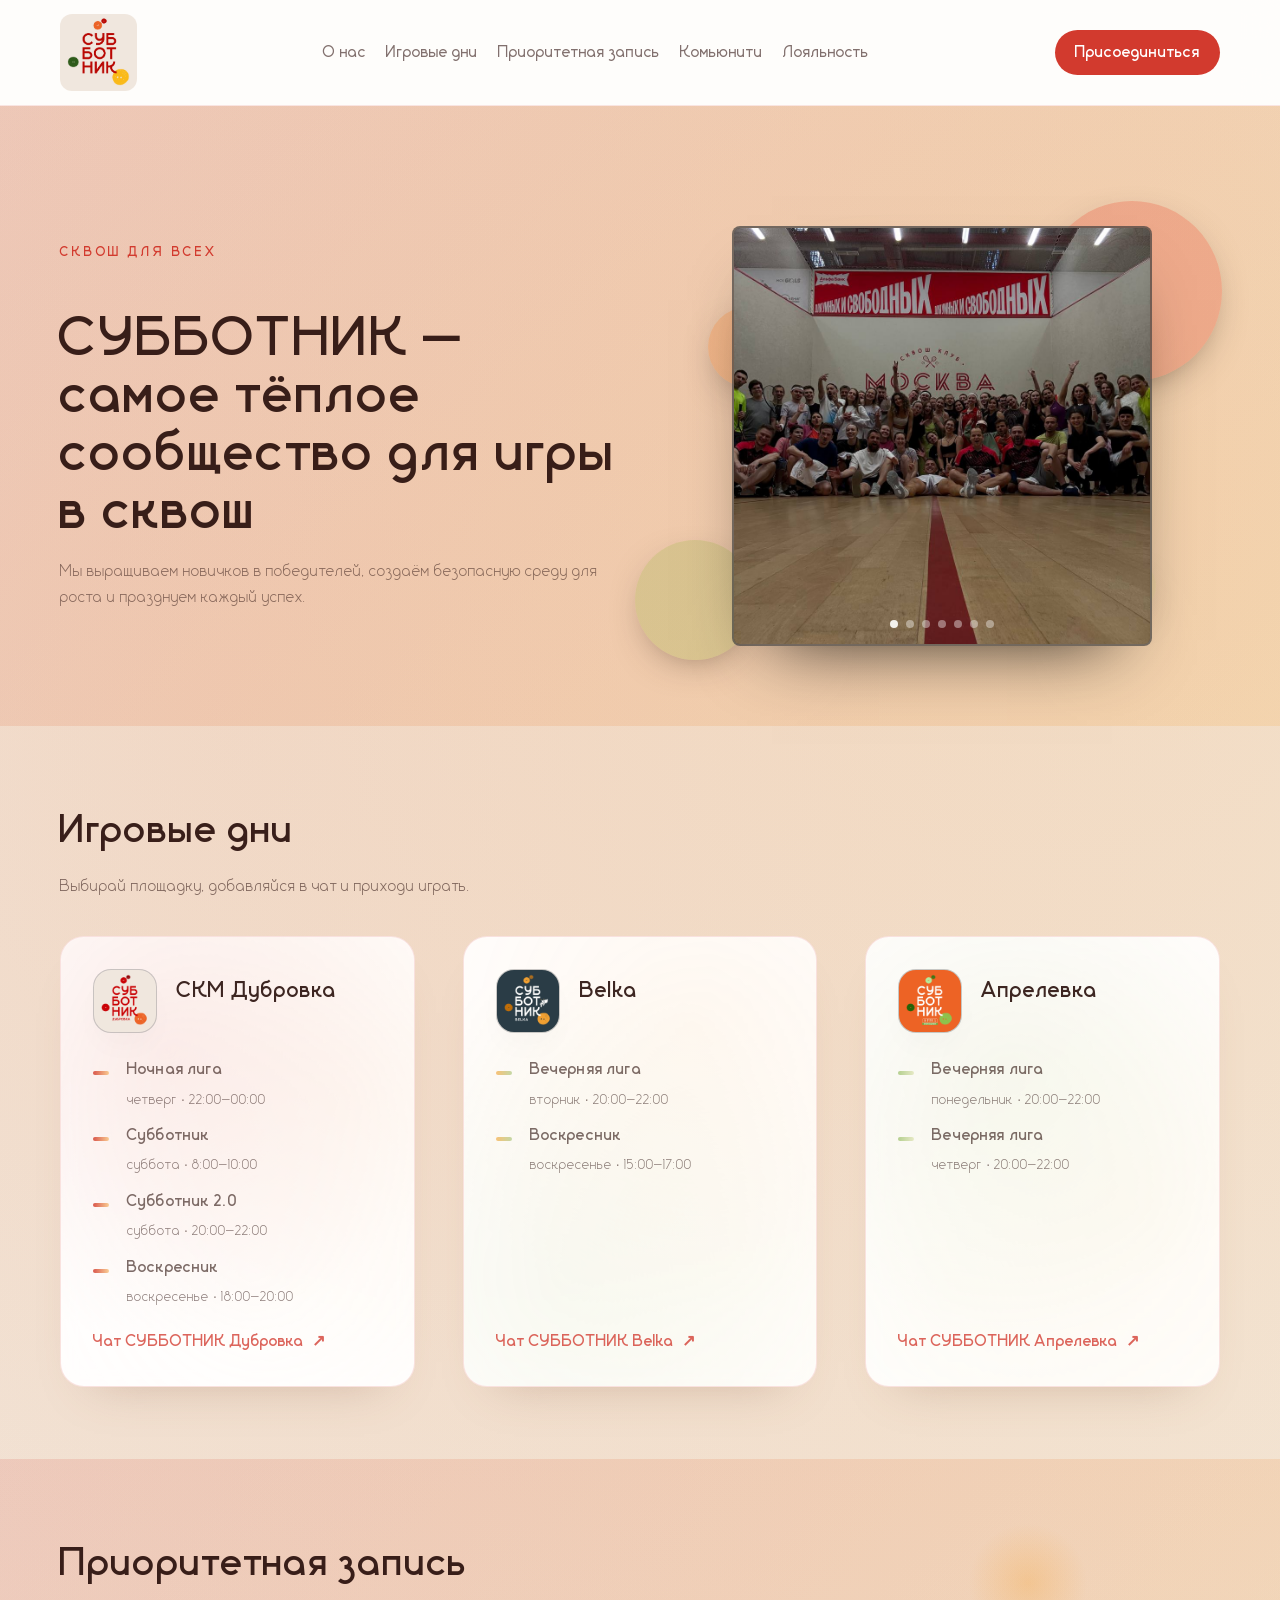
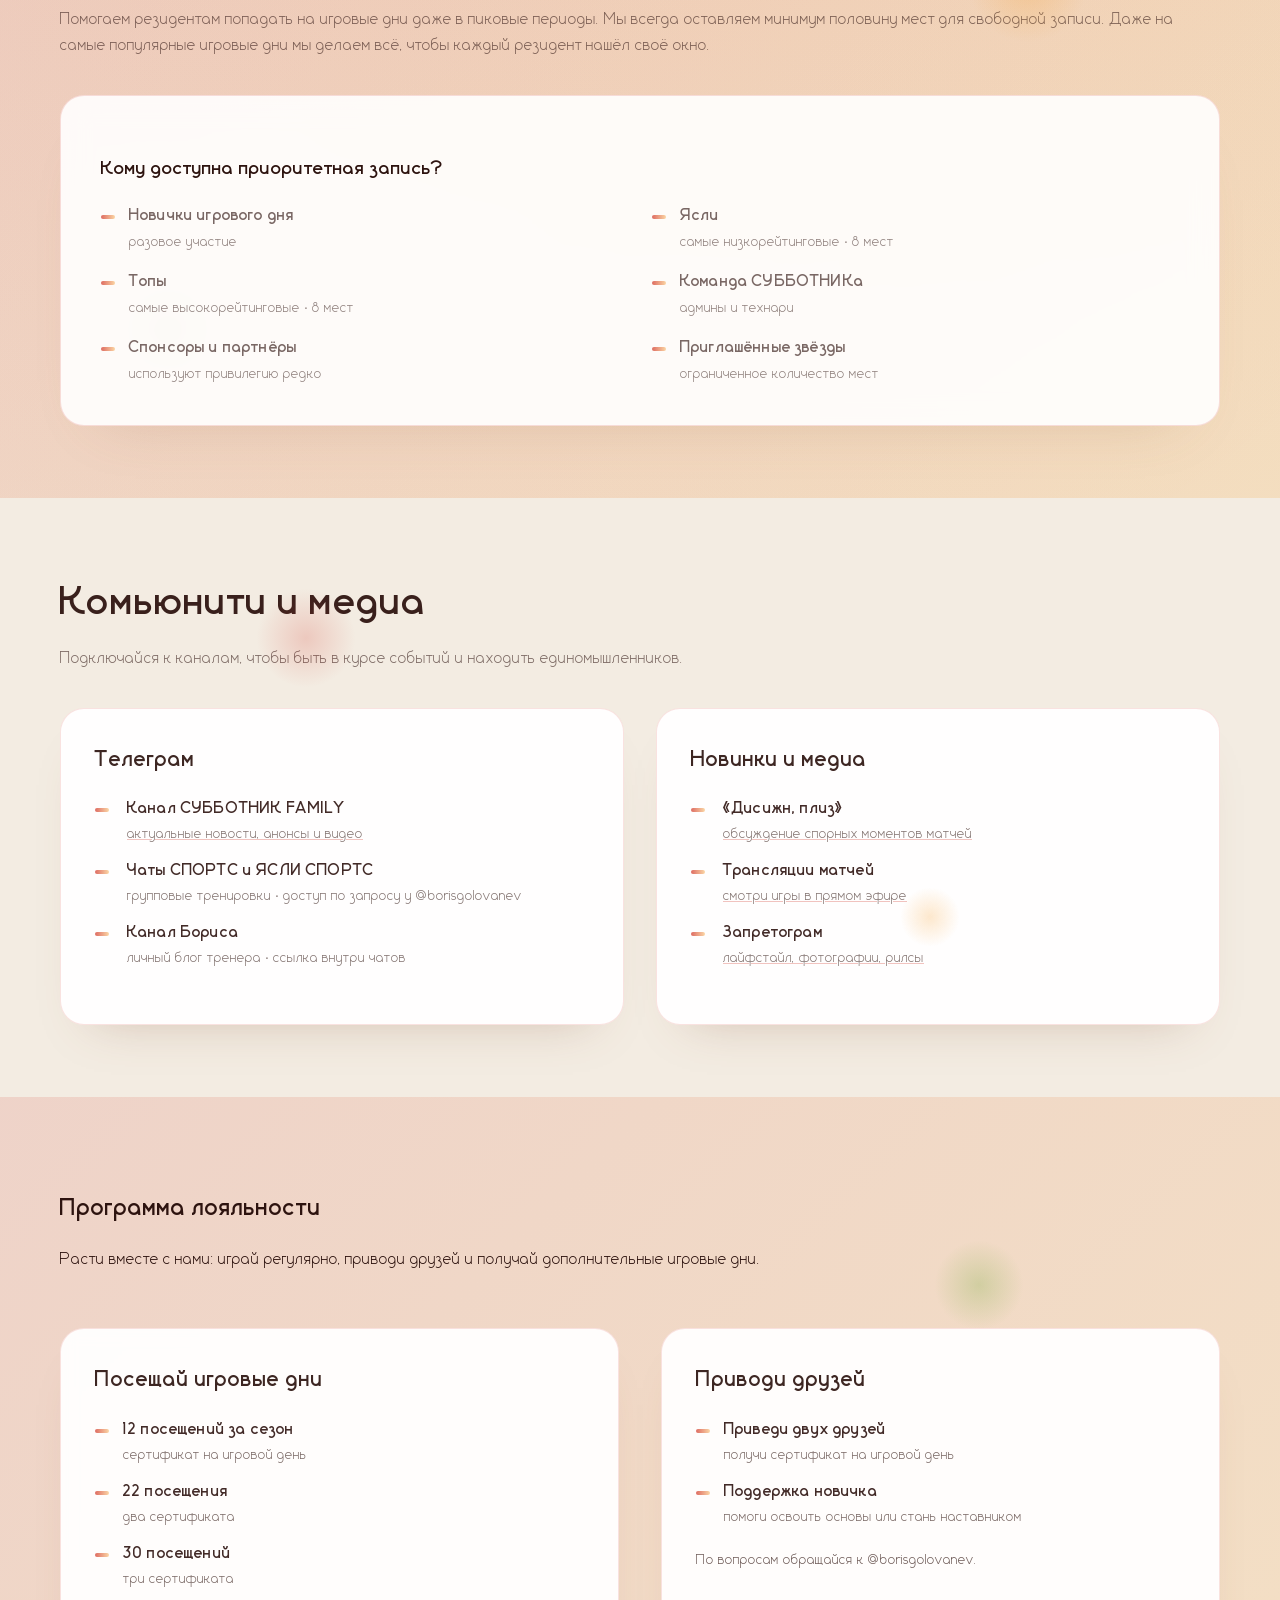
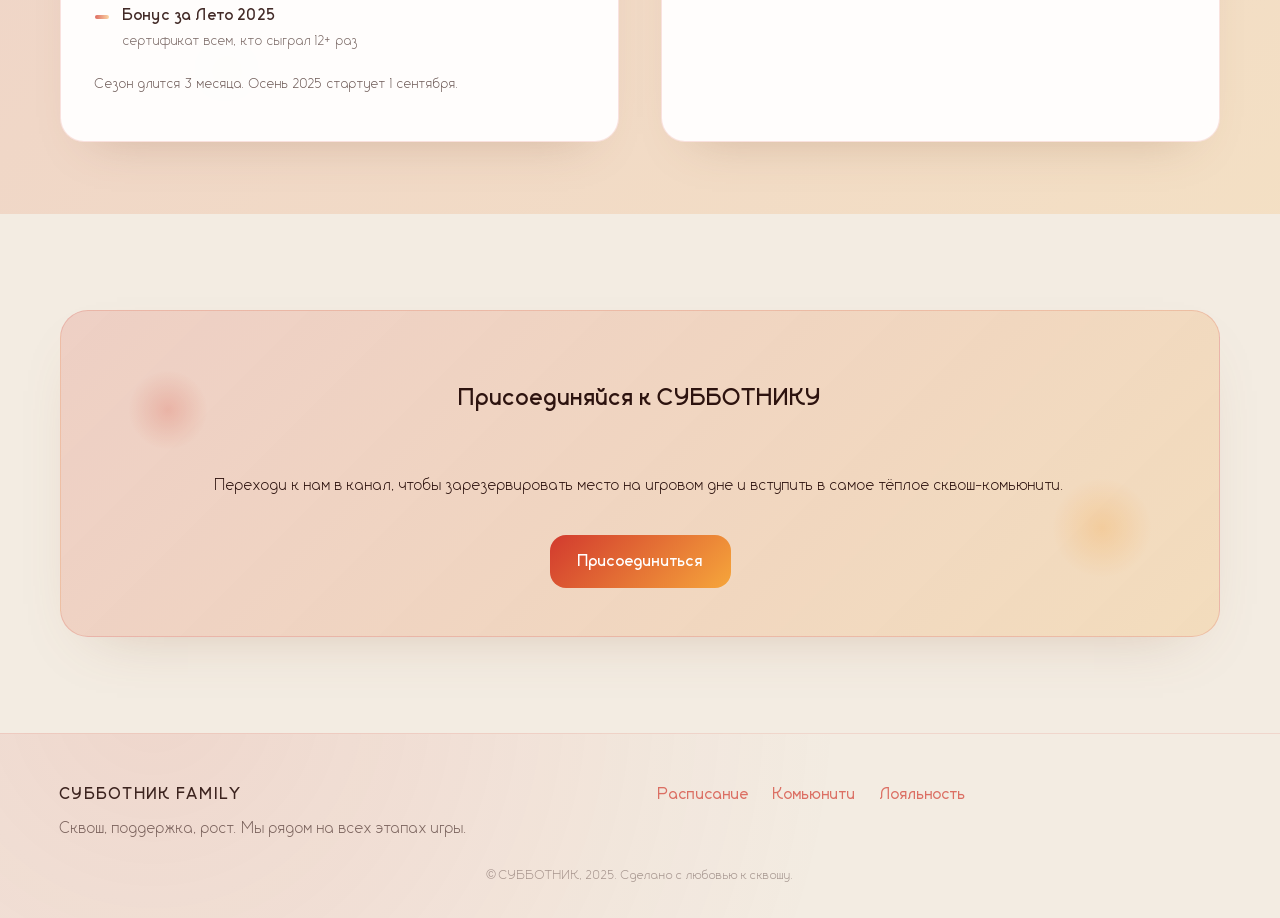
==== index.html @ fa6c98b7 "fixes themes bugs" ====
<!DOCTYPE html>
<html lang="ru">
  <head>
    <meta charset="UTF-8" />
    <meta name="viewport" content="width=device-width, initial-scale=1.0" />
    <title>СУББОТНИК — Сквош сообщество</title>
    <link rel="preconnect" href="https://fonts.googleapis.com" />
    <link rel="preconnect" href="https://fonts.gstatic.com" crossorigin />
    <link rel="icon" type="image/jpeg" href="assets/subbotnik-light.jpeg" />
    <link rel="shortcut icon" type="image/jpeg" href="assets/subbotnik-light.jpeg" />
    <link rel="stylesheet" href="styles.css" />
  </head>
  <body>
    <header class="site-header">
      <div class="container header-inner">
        <div class="logo-wrapper">
          <a class="logo" href="#about" aria-label="СУББОТНИК на главную">
            <img src="assets/subbotnik-light.jpeg" alt="Логотип СУББОТНИК" />
          </a>
        </div>
        <nav class="main-nav">
          <a href="#about">О нас</a>
          <a href="#play-days">Игровые дни</a>
          <a href="#priority">Приоритетная запись</a>
          <a href="#community">Комьюнити</a>
          <a href="#loyalty">Лояльность</a>
        </nav>
        <a class="cta" href="#join">Присоединиться</a>
      </div>
    </header>

    <main>
      <section class="hero" id="about">
        <div class="container hero-inner">
          <div class="hero-content">
            <p class="eyebrow">Сквош для всех</p>
            <h1>СУББОТНИК — самое тёплое сообщество для игры в сквош</h1>
            <p class="hero-text">
              Мы выращиваем новичков в победителей, создаём безопасную среду для роста и празднуем каждый успех.
            </p>
            <!-- <div class="hero-actions">
              <a class="primary" href="#play-days">К расписанию</a>
              <a class="secondary" href="#community">В комьюнити</a>
            </div> -->
          </div>
          <div class="hero-visual">
            <div class="photo-carousel">
              <div class="carousel-container">
                <img src="assets/photo.jpg" alt="СУББОТНИК" class="carousel-image active" />
                <img src="assets/subbotnik-light.jpeg" alt="СУББОТНИК" class="carousel-image" />
                <img src="assets/subbotnik-sports.jpeg" alt="СУББОТНИК" class="carousel-image" />
                <img src="assets/subbotnik-tech.jpeg" alt="СУББОТНИК" class="carousel-image" />
                <img src="assets/subbotnik-april.jpeg" alt="СУББОТНИК" class="carousel-image" />
                <img src="assets/subbotnik-belka.jpeg" alt="СУББОТНИК" class="carousel-image" />
                <img src="assets/subbotnik-dubrovka.jpeg" alt="СУББОТНИК" class="carousel-image" />
              </div>
              <div class="carousel-dots">
                <span class="dot active" data-slide="0"></span>
                <span class="dot" data-slide="1"></span>
                <span class="dot" data-slide="2"></span>
                <span class="dot" data-slide="3"></span>
                <span class="dot" data-slide="4"></span>
                <span class="dot" data-slide="5"></span>
                <span class="dot" data-slide="6"></span>
              </div>
            </div>
            <div class="brand-bubbles" aria-hidden="true">
              <span class="bubble bubble--xl"></span>
              <span class="bubble bubble--lg"></span>
              <span class="bubble bubble--md"></span>
              <span class="bubble bubble--sm"></span>
            </div>
          </div>
        </div>
      </section>

      <section class="cards" id="play-days">
        <div class="container">
          <div class="section-head">
            <h2>Игровые дни</h2>
            <p>Выбирай площадку, добавляйся в чат и приходи играть.</p>
          </div>
          <div class="grid">
            <article class="card location location--dubrovka">
              <header class="location-heading">
                <img
                  class="location-logo"
                  src="assets/subbotnik-dubrovka.jpeg"
                  alt="СКМ Дубровка"
                />
                <h3>СКМ Дубровка</h3>
              </header>
              <ul>
                <li class="slot">
                  <span class="slot-title">Ночная лига</span>
                  <span class="slot-time">четверг · 22:00–00:00</span>
                </li>
                <li class="slot">
                  <span class="slot-title">Субботник</span>
                  <span class="slot-time">суббота · 8:00–10:00</span>
                </li>
                <li class="slot">
                  <span class="slot-title">Субботник 2.0</span>
                  <span class="slot-time">суббота · 20:00–22:00</span>
                </li>
                <li class="slot">
                  <span class="slot-title">Воскресник</span>
                  <span class="slot-time">воскресенье · 18:00–20:00</span>
                </li>
              </ul>
              <a
                class="card-link"
                href="https://t.me/+gu79G02NCtUwNmQy"
                target="_blank"
                rel="noopener"
              >
                Чат СУББОТНИК Дубровка
              </a>
            </article>
            <article class="card location location--belka">
              <header class="location-heading">
                <img
                  class="location-logo"
                  src="assets/subbotnik-belka.jpeg"
                  alt="Belka"
                />
                <h3>Belka</h3>
              </header>
              <ul>
                <li class="slot">
                  <span class="slot-title">Вечерняя лига</span>
                  <span class="slot-time">вторник · 20:00–22:00</span>
                </li>
                <li class="slot">
                  <span class="slot-title">Воскресник</span>
                  <span class="slot-time">воскресенье · 15:00–17:00</span>
                </li>
              </ul>
              <a
                class="card-link"
                href="https://t.me/+8Dg1gg1AcBcxMTYy"
                target="_blank"
                rel="noopener"
              >
                Чат СУББОТНИК Belka
              </a>
            </article>
            <article class="card location location--aprelevka">
              <header class="location-heading">
                <img
                  class="location-logo"
                  src="assets/subbotnik-april.jpeg"
                  alt="Апрелевка"
                />
                <h3>Апрелевка</h3>
              </header>
              <ul>
                <li class="slot">
                  <span class="slot-title">Вечерняя лига</span>
                  <span class="slot-time">понедельник · 20:00–22:00</span>
                </li>
                <li class="slot">
                  <span class="slot-title">Вечерняя лига</span>
                  <span class="slot-time">четверг · 20:00–22:00</span>
                </li>
              </ul>
              <a
                class="card-link"
                href="https://t.me/+to1LFxKloz02ZGIy"
                target="_blank"
                rel="noopener"
              >
                Чат СУББОТНИК Апрелевка
              </a>
            </article>
          </div>
        </div>
      </section>

      <section class="priority" id="priority">
        <div class="container">
          <div class="section-head">
            <h2>Приоритетная запись</h2>
            <p>Помогаем резидентам попадать на игровые дни даже в пиковые периоды. Мы всегда оставляем минимум половину мест для свободной записи.
                Даже на самые популярные игровые дни мы делаем всё, чтобы каждый резидент нашёл своё окно.</p>
          </div>
          <div class="priority-grid">
            <div class="priority-card">
              <h3>Кому доступна приоритетная запись?</h3>
              <ul class="priority-list">
                <li class="slot slot--tight">
                  <span class="slot-title">Новички игрового дня</span>
                  <span class="slot-time">разовое участие</span>
                </li>
                <li class="slot slot--tight">
                  <span class="slot-title">Ясли</span>
                  <span class="slot-time">самые низкорейтинговые · 8 мест</span>
                </li>
                <li class="slot slot--tight">
                  <span class="slot-title">Топы</span>
                  <span class="slot-time">самые высокорейтинговые · 8 мест</span>
                </li>
                <li class="slot slot--tight">
                  <span class="slot-title">Команда СУББОТНИКа</span>
                  <span class="slot-time">админы и технари</span>
                </li>
                <li class="slot slot--tight">
                  <span class="slot-title">Спонсоры и партнёры</span>
                  <span class="slot-time">используют привилегию редко</span>
                </li>
                <li class="slot slot--tight">
                  <span class="slot-title">Приглашённые звёзды</span>
                  <span class="slot-time">ограниченное количество мест</span>
                </li>
              </ul>
            </div>
          </div>
        </div>
      </section>

      <section class="community" id="community">
        <div class="container">
          <div class="section-head">
            <h2>Комьюнити и медиа</h2>
            <p>Подключайся к каналам, чтобы быть в курсе событий и находить единомышленников.</p>
          </div>
          <div class="grid grid--two">
            <article class="card">
              <h3>Телеграм</h3>
              <ul class="community-list">
                <li class="slot slot--tight">
                  <span class="slot-title">Канал СУББОТНИК FAMILY</span>
                  <span class="slot-time">
                    <a href="https://t.me/squashsubbotnik" target="_blank" rel="noopener">актуальные новости, анонсы и видео</a>
                  </span>
                </li>
                <li class="slot slot--tight">
                  <span class="slot-title">Чаты СПОРТС и ЯСЛИ СПОРТС</span>
                  <span class="slot-time">групповые тренировки · доступ по запросу у @borisgolovanev</span>
                </li>
                <li class="slot slot--tight">
                  <span class="slot-title">Канал Бориса</span>
                  <span class="slot-time">личный блог тренера · ссылка внутри чатов</span>
                </li>
              </ul>
            </article>
            <article class="card">
              <h3>Новинки и медиа</h3>
              <ul class="community-list">
                <li class="slot slot--tight">
                  <span class="slot-title">«Дисижн, плиз»</span>
                  <span class="slot-time">
                    <a href="https://t.me/decisionplz" target="_blank" rel="noopener">обсуждение спорных моментов матчей</a>
                  </span>
                </li>
                <li class="slot slot--tight">
                  <span class="slot-title">Трансляции матчей</span>
                  <span class="slot-time">
                    <a href="https://vkvideo.ru/@club231781932" target="_blank" rel="noopener">смотри игры в прямом эфире</a>
                  </span>
                </li>
                <li class="slot slot--tight">
                  <span class="slot-title">Запретограм</span>
                  <span class="slot-time">
                    <a href="https://www.instagram.com/squashsubbotnik?igsh=MTJ0Ym5jcDdrenRxMg==" target="_blank" rel="noopener">лайфстайл, фотографии, рилсы</a>
                  </span>
                </li>
              </ul>
            </article>
          </div>
        </div>
      </section>

      <section class="loyalty" id="loyalty">
        <div class="container loyalty-inner">
          <div>
            <h2>Программа лояльности</h2>
            <p>
              Расти вместе с нами: играй регулярно, приводи друзей и получай дополнительные игровые дни.
            </p>
          </div>
          <div class="loyalty-content">
            <article class="card loyalty-card">
              <h3>Посещай игровые дни</h3>
              <ul class="loyalty-list">
                <li class="slot slot--tight">
                  <span class="slot-title">12 посещений за сезон</span>
                  <span class="slot-time">сертификат на игровой день</span>
                </li>
                <li class="slot slot--tight">
                  <span class="slot-title">22 посещения</span>
                  <span class="slot-time">два сертификата</span>
                </li>
                <li class="slot slot--tight">
                  <span class="slot-title">30 посещений</span>
                  <span class="slot-time">три сертификата</span>
                </li>
                <li class="slot slot--tight">
                  <span class="slot-title">Бонус за Лето 2025</span>
                  <span class="slot-time">сертификат всем, кто сыграл 12+ раз</span>
                </li>
              </ul>
              <p class="note">
                Сезон длится 3 месяца. Осень 2025 стартует 1 сентября.
              </p>
            </article>
            <article class="card loyalty-card">
              <h3>Приводи друзей</h3>
              <ul class="loyalty-list">
                <li class="slot slot--tight">
                  <span class="slot-title">Приведи двух друзей</span>
                  <span class="slot-time">получи сертификат на игровой день</span>
                </li>
                <li class="slot slot--tight">
                  <span class="slot-title">Поддержка новичка</span>
                  <span class="slot-time">помоги освоить основы или стань наставником</span>
                </li>
              </ul>
              <p class="note">По вопросам обращайся к @borisgolovanev.</p>
            </article>
          </div>
        </div>
      </section>

      <section class="join" id="join">
        <div class="container join-inner">
          <h2>Присоединяйся к СУББОТНИКУ</h2>
          <p>
            Переходи к нам в канал, чтобы зарезервировать место на игровом дне и вступить в самое тёплое сквош-комьюнити.
          </p>
          <a class="primary" href="https://t.me/squashsubbotnik" target="_blank" rel="noopener">Присоединиться</a>
        </div>
      </section>
    </main>

    <footer class="site-footer">
      <div class="container footer-inner">
        <div class="footer-brand">
          <strong>СУББОТНИК FAMILY</strong>
          <p>Сквош, поддержка, рост. Мы рядом на всех этапах игры.</p>
        </div>
        <div class="footer-links">
          <a href="#play-days">Расписание</a>
          <a href="#community">Комьюнити</a>
          <a href="#loyalty">Лояльность</a>
          <!-- <a href="https://t.me/squashsubbotnik" target="_blank" rel="noopener">Telegram</a>
          <a href="https://www.instagram.com/squashsubbotnik?igsh=MTJ0Ym5jcDdrenRxMg==" target="_blank" rel="noopener">Instagram</a> -->
        </div>
        <!-- <div class="footer-contact">
          <span>По вопросам организации:</span>
          <a href="mailto:hello@subbotnik.family">hello@subbotnik.family</a>
        </div> -->
      </div>
      <p class="footer-note">© СУББОТНИК, 2025. Сделано с любовью к сквошу.</p>
    </footer>

    <script>
      // Карусель фотографий
      document.addEventListener('DOMContentLoaded', function() {
        const images = document.querySelectorAll('.carousel-image');
        const dots = document.querySelectorAll('.dot');
        let currentSlide = 0;
        const totalSlides = images.length;

        function showSlide(index) {
          // Убираем активный класс со всех изображений и точек
          images.forEach(img => img.classList.remove('active'));
          dots.forEach(dot => dot.classList.remove('active'));
          
          // Добавляем активный класс к текущему слайду
          images[index].classList.add('active');
          dots[index].classList.add('active');
        }

        function nextSlide() {
          currentSlide = (currentSlide + 1) % totalSlides;
          showSlide(currentSlide);
        }

        // Автоматическая смена слайдов каждые 5 секунд
        setInterval(nextSlide, 5000);

        // Обработчики кликов по точкам
        dots.forEach((dot, index) => {
          dot.addEventListener('click', () => {
            currentSlide = index;
            showSlide(currentSlide);
          });
        });

        // Показываем первый слайд при загрузке
        showSlide(0);
      });
    </script>
  </body>
</html>
---- styles.css ----
.cards .grid {
  grid-template-columns: repeat(auto-fit, minmax(300px, 1fr));
  gap: clamp(28px, 4vw, 48px);
}

.cards .card {
  padding: clamp(24px, 3vw, 32px);
}

.cards .location-heading {
  gap: clamp(14px, 2vw, 20px);
  margin-bottom: clamp(16px, 2.5vw, 24px);
}

.cards .slot {
  padding-left: 34px;
}

.cards .slot::before {
  width: 16px;
}
.slot {
  position: relative;
  padding-left: 36px;
  display: grid;
  gap: 4px;
}

.slot::before {
  content: "";
  position: absolute;
  left: 0;
  top: 16px;
  width: 18px;
  height: 4px;
  border-radius: 999px;
  transform: translateY(-50%);
}

.slot--tight {
  padding-left: 28px;
  gap: 2px;
}

.slot--tight::before {
  width: 14px;
  top: 14px;
}

.community-list {
  display: grid;
  gap: 14px;
}

.slot-title {
  font-weight: 600;
  letter-spacing: 0.01em;
}

.slot-time {
  font-size: 14px;
  color: rgba(45, 19, 15, 0.52);
}

.location .slot {
  gap: 6px;
}

.slot-time a {
  color: inherit;
  text-decoration: underline;
  text-decoration-thickness: 1px;
  text-decoration-color: rgba(210, 58, 46, 0.3);
}

.slot-time a:hover,
.slot-time a:focus-visible {
  color: #fff;
  text-decoration-color: #fff;
}

.location--dubrovka .slot::before {
  background: linear-gradient(90deg, rgba(210, 58, 46, 0.85), rgba(246, 166, 59, 0.52));
}

.location--belka .slot::before {
  background: linear-gradient(90deg, rgba(246, 166, 59, 0.68), rgba(134, 178, 76, 0.48));
}

.location--aprelevka .slot::before {
  background: linear-gradient(90deg, rgba(134, 178, 76, 0.6), rgba(208, 215, 143, 0.46));
}

.priority-card .slot::before {
  background: linear-gradient(90deg, rgba(210, 58, 46, 0.75), rgba(246, 166, 59, 0.45));
}

/* Универсальный красно-оранжевый градиент для всех списков */
.priority-list .slot::before,
.community-list .slot::before,
.loyalty-list .slot::before {
  background: linear-gradient(90deg, rgba(210, 58, 46, 0.75), rgba(246, 166, 59, 0.45));
}
@font-face {
  font-family: "Cruinn";
  src: url("assets/fonts/Cruinn Regular.ttf") format("truetype");
  font-weight: 400;
  font-style: normal;
  font-display: swap;
}

/* Принудительное применение шрифта для отладки */
* {
  font-family: "Cruinn", sans-serif !important;
}

@font-face {
  font-family: "Cruinn";
  src: url("assets/fonts/Cruinn Medium.ttf") format("truetype");
  font-weight: 500;
  font-style: normal;
  font-display: swap;
}

@font-face {
  font-family: "Cruinn";
  src: url("assets/fonts/Cruinn Bold.ttf") format("truetype");
  font-weight: 600;
  font-style: normal;
  font-display: swap;
}

@font-face {
  font-family: "Cruinn";
  src: url("assets/fonts/Cruinn Bold.ttf") format("truetype");
  font-weight: 700;
  font-style: normal;
  font-display: swap;
}

@font-face {
  font-family: "Cruinn";
  src: url("assets/fonts/Cruinn Light.ttf") format("truetype");
  font-weight: 300;
  font-style: normal;
  font-display: swap;
}

@font-face {
  font-family: "Cruinn";
  src: url("assets/fonts/Cruinn Thin.ttf") format("truetype");
  font-weight: 100;
  font-style: normal;
  font-display: swap;
}

@font-face {
  font-family: "Cruinn";
  src: url("assets/fonts/Cruinn Black.ttf") format("truetype");
  font-weight: 900;
  font-style: normal;
  font-display: swap;
}

:root {
  --bg: #f3ece2;
  --bg-muted: #f8f1e7;
  --accent: #d23a2e;
  --accent-soft: rgba(210, 58, 46, 0.14);
  --accent-strong: rgba(210, 58, 46, 0.68);
  --accent-sun: #f6a63b;
  --accent-leaf: #86b24c;
  --accent-mint: #cdd890;
  --text: #2d130f;
  --text-muted: rgba(45, 19, 15, 0.64);
  --text-soft: rgba(45, 19, 15, 0.52);
  --card-bg: rgba(255, 255, 255, 0.94);
  --card-border: rgba(210, 58, 46, 0.14);
  --shadow: 0 26px 48px -28px rgba(146, 96, 65, 0.28);
  --max-width: 1160px;
  color-scheme: light;
}

* {
  box-sizing: border-box;
}

body {
  margin: 0;
  font-family: "Cruinn", "Montserrat", -apple-system, BlinkMacSystemFont, "Segoe UI", sans-serif;
  background: radial-gradient(circle at 18% 18%, rgba(210, 58, 46, 0.08), transparent 48%),
    radial-gradient(circle at 82% 12%, rgba(246, 166, 59, 0.16), transparent 55%),
    var(--bg);
  color: var(--text);
  line-height: 1.6;
}

a {
  color: inherit;
  text-decoration: none;
}

img {
  max-width: 100%;
  display: block;
}

.container {
  width: min(100% - 48px, var(--max-width));
  margin: 0 auto;
}

.site-header {
  position: sticky;
  top: 0;
  z-index: 50;
  background: rgba(255, 255, 255, 0.92);
  backdrop-filter: blur(16px);
  border-bottom: 1px solid rgba(210, 58, 46, 0.12);
}

.header-inner {
  display: flex;
  align-items: center;
  justify-content: space-between;
  gap: 24px;
  padding: 14px 0;
}

.logo-wrapper {
  display: flex;
  align-items: center;
}

.logo {
  display: inline-flex;
  align-items: center;
}

.logo img {
  width: clamp(68px, 6vw, 80px);
  height: auto;
  display: block;
  border-radius: 12px;
}

.main-nav {
  display: flex;
  gap: 20px;
}

.main-nav a {
  font-weight: 500;
  font-size: 16px;
  color: rgba(45, 19, 15, 0.6);
  transition: color 0.2s ease;
}

.main-nav a:hover,
.main-nav a:focus-visible {
  color: var(--text);
}

.cta {
  font-size: 16px;
  font-weight: 600;
  padding: 10px 20px;
  border-radius: 999px;
  background: var(--accent);
  color: #fff;
  transition: transform 0.2s ease, box-shadow 0.2s ease;
}

.cta:hover,
.cta:focus-visible {
  transform: translateY(-2px);
  box-shadow: 0 10px 30px -12px var(--accent);
}

.hero {
  padding: 120px 0 80px;
  position: relative;
  background: linear-gradient(135deg, rgba(210, 58, 46, 0.14), rgba(246, 166, 59, 0.18));
}

.hero-inner {
  display: grid;
  grid-template-columns: repeat(2, minmax(0, 1fr));
  align-items: center;
  gap: 48px;
}

.hero-content h1 {
  font-size: clamp(36px, 5vw, 56px);
  line-height: 1.03;
  margin-bottom: 18px;
  color: rgba(45, 19, 15, 0.94);
  font-weight: 700;
}

.hero-content .eyebrow {
  letter-spacing: 0.22em;
  text-transform: uppercase;
  color: var(--accent);
  font-size: 13px;
  font-weight: 600;
  margin-bottom: 18px;
}

.hero-text {
  max-width: 540px;
  color: var(--text-soft);
  font-size: 16px;
  margin-bottom: 32px;
}

.hero-visual::after {
  content: "";
  position: absolute;
  inset: 12% 18% 6% 18%;
  border-radius: 32px;
  background: radial-gradient(circle at 30% 20%, rgba(210, 58, 46, 0.2), transparent 55%),
    radial-gradient(circle at 70% 35%, rgba(246, 166, 59, 0.24), transparent 65%),
    radial-gradient(circle at 50% 70%, rgba(134, 178, 76, 0.18), transparent 60%);
  filter: blur(36px);
  opacity: 0.9;
  z-index: -2;
}

.hero-actions {
  display: flex;
  flex-wrap: wrap;
  gap: 16px;
}

.hero .primary,
.join .primary {
  background: linear-gradient(135deg, var(--accent), var(--accent-sun));
  padding: 14px 28px;
  border-radius: 16px;
  font-weight: 700;
  font-size: 16px;
  color: #fff;
  transition: transform 0.2s ease, box-shadow 0.2s ease;
}

.hero .secondary {
  padding: 14px 28px;
  border-radius: 16px;
  border: 1px solid rgba(210, 58, 46, 0.24);
  font-weight: 600;
  font-size: 16px;
  color: var(--accent);
  background: rgba(255, 255, 255, 0.94);
  transition: transform 0.2s ease, border-color 0.2s ease, box-shadow 0.2s ease;
}

.hero .primary:hover,
.hero .primary:focus-visible,
.join .primary:hover,
.join .primary:focus-visible {
  transform: translateY(-3px);
  box-shadow: 0 18px 36px -20px rgba(226, 54, 41, 0.9);
}

.hero .secondary:hover,
.hero .secondary:focus-visible {
  transform: translateY(-3px);
  border-color: rgba(210, 58, 46, 0.38);
  box-shadow: 0 14px 28px -22px rgba(210, 58, 46, 0.28);
}

.hero-visual {
  position: relative;
  display: grid;
  justify-items: center;
  gap: 20px;
}

.photo-carousel {
  position: relative;
  width: min(420px, 70vw);
  height: min(420px, 70vw);
  border-radius: 8px;
  overflow: hidden;
  border: 2px solid rgba(247, 243, 239, 0.12);
  box-shadow: 0 34px 70px -40px rgba(0, 0, 0, 0.85);
  background: rgba(20, 20, 22, 0.65);
}

.carousel-container {
  position: relative;
  width: 100%;
  height: 100%;
}

.carousel-image {
  position: absolute;
  top: 0;
  left: 0;
  width: 100%;
  height: 100%;
  object-fit: cover;
  opacity: 0;
  transition: opacity 0.8s ease-in-out;
}

.carousel-image.active {
  opacity: 1;
}

.carousel-dots {
  position: absolute;
  bottom: 16px;
  left: 50%;
  transform: translateX(-50%);
  display: flex;
  gap: 8px;
  z-index: 10;
}

.dot {
  width: 8px;
  height: 8px;
  border-radius: 50%;
  background: rgba(255, 255, 255, 0.4);
  cursor: pointer;
  transition: background 0.3s ease;
}

.dot.active {
  background: rgba(255, 255, 255, 0.9);
}

.dot:hover {
  background: rgba(255, 255, 255, 0.7);
}

.hero-logo figcaption {
  font-size: 12px;
  letter-spacing: 0.16em;
  text-transform: uppercase;
  text-align: center;
  padding: 12px 16px;
  color: var(--text-muted);
  background: rgba(0, 0, 0, 0.45);
}

.brand-bubbles {
  position: absolute;
  inset: -20% -10%;
  pointer-events: none;
  z-index: -1;
}

.bubble {
  position: absolute;
  border-radius: 999px;
  opacity: 0.85;
  mix-blend-mode: screen;
  box-shadow: 0 12px 40px -20px rgba(0, 0, 0, 0.8);
}

.bubble--xl {
  width: 180px;
  height: 180px;
  background: rgba(226, 54, 41, 0.32);
  top: 10%;
  right: 8%;
}

.bubble--lg {
  width: 120px;
  height: 120px;
  background: rgba(137, 181, 63, 0.3);
  bottom: 12%;
  left: 4%;
}

.bubble--md {
  width: 80px;
  height: 80px;
  background: rgba(243, 134, 49, 0.35);
  top: 28%;
  left: 15%;
}

.bubble--sm {
  width: 54px;
  height: 54px;
  background: rgba(208, 215, 143, 0.28);
  bottom: 20%;
  right: 18%;
}

.hero-badge {
  justify-self: center;
  border-radius: 24px;
  padding: 18px 26px;
  background: rgba(255, 255, 255, 0.86);
  border: 1px solid rgba(210, 58, 46, 0.16);
  font-weight: 600;
  letter-spacing: 0.08em;
  text-transform: uppercase;
  color: rgba(210, 58, 46, 0.68);
  text-align: center;
}

.highlight {
  padding: 32px 0 24px;
}

.highlight-inner {
  display: flex;
  flex-wrap: wrap;
  align-items: center;
  justify-content: space-between;
  gap: 32px;
  padding: 24px 28px;
  background: rgba(255, 255, 255, 0.9);
  border-radius: 24px;
  border: 1px solid rgba(210, 58, 46, 0.1);
}

.highlight h2 {
  margin: 0 0 8px;
}

.highlight p {
  margin: 0;
  color: var(--text-muted);
  max-width: 520px;
}

.date-card {
  display: grid;
  gap: 6px;
  padding: 20px 24px;
  border-radius: 20px;
  background: linear-gradient(135deg, rgba(210, 58, 46, 0.16), rgba(246, 166, 59, 0.18));
  border: 1px solid rgba(210, 58, 46, 0.12);
}

.date-card__label {
  font-size: 13px;
  letter-spacing: 0.12em;
  text-transform: uppercase;
  color: var(--text-muted);
}

.date-card__date {
  font-size: 32px;
  font-weight: 800;
}

.date-card__title {
  font-size: 16px;
  color: var(--text-soft);
}

section {
  padding: 72px 0;
}

.section-head {
  display: grid;
  gap: 12px;
  margin-bottom: 36px;
}

.section-head h2 {
  font-size: clamp(28px, 4vw, 40px);
  margin: 0;
  color: rgba(45, 19, 15, 0.94);
  font-weight: 600;
}

.section-head p {
  margin: 0;
  color: rgba(45, 19, 15, 0.58);
  max-width: 1200px;
  font-weight: 400;
}

.grid {
  display: grid;
  gap: clamp(20px, 3vw, 32px);
}

.grid--two {
  grid-template-columns: repeat(auto-fit, minmax(280px, 1fr));
}

.grid:not(.grid--two) {
  grid-template-columns: repeat(auto-fit, minmax(260px, 1fr));
}

.card {
  position: relative;
  display: flex;
  flex-direction: column;
  padding: clamp(26px, 3vw, 34px);
  border-radius: 24px;
  background: rgba(255, 255, 255, 0.94);
  border: 1px solid rgba(210, 58, 46, 0.14);
  box-shadow: 0 26px 48px -34px rgba(132, 86, 59, 0.35);
  backdrop-filter: blur(8px);
}

.location-heading {
  display: flex;
  align-items: center;
  gap: 16px;
  margin-bottom: 20px;
}

.location-logo {
  width: 64px;
  height: 64px;
  border-radius: 18px;
  object-fit: cover;
  box-shadow: 0 16px 36px -28px rgba(0, 0, 0, 0.8);
  border: 1px solid rgba(255, 255, 255, 0.18);
  background: rgba(0, 0, 0, 0.25);
}

.location h3 {
  margin: 0;
}

.location::before {
  content: "";
  position: absolute;
  inset: 0;
  border-radius: 24px;
  opacity: 0.2;
  z-index: -1;
  transition: opacity 0.2s ease;
}

.location--dubrovka::before {
  background: radial-gradient(circle at 30% 25%, rgba(210, 58, 46, 0.4), transparent 70%),
    radial-gradient(circle at 80% 35%, rgba(246, 166, 59, 0.24), transparent 78%),
    radial-gradient(circle at 55% 75%, rgba(255, 255, 255, 0.4), transparent 80%);
}

.location--belka::before {
  background: radial-gradient(circle at 65% 20%, rgba(246, 166, 59, 0.28), transparent 68%),
    radial-gradient(circle at 30% 75%, rgba(134, 178, 76, 0.28), transparent 72%),
    radial-gradient(circle at 75% 70%, rgba(250, 213, 132, 0.2), transparent 78%);
}

.location--aprelevka::before {
  background: radial-gradient(circle at 40% 30%, rgba(134, 178, 76, 0.32), transparent 70%),
    radial-gradient(circle at 75% 60%, rgba(246, 166, 59, 0.2), transparent 78%),
    radial-gradient(circle at 25% 80%, rgba(208, 215, 143, 0.18), transparent 80%);
}

.location:hover::before,
.location:focus-within::before {
  opacity: 0.35;
}

.card h3 {
  margin-top: 0;
  margin-bottom: 18px;
  font-size: 22px;
  color: rgba(45, 19, 15, 0.92);
  font-weight: 600;
}

.card p {
  color: rgba(45, 19, 15, 0.68);
  margin: 0 0 12px;
}

.card ul {
  list-style: none;
  padding: 0;
  margin: 0;
  display: grid;
  gap: 12px;
  color: rgba(45, 19, 15, 0.62);
  font-weight: 400;
}

.card ul li:last-child {
  margin-bottom: 20px;
}

.card-link {
  margin-top: auto;
  display: flex;
  align-items: center;
  gap: 8px;
  font-weight: 600;
  color: rgba(210, 58, 46, 0.78);
  transition: color 0.2s ease, transform 0.2s ease;
  align-self: flex-start;
}

.card-link::after {
  content: "↗";
  font-size: 16px;
}

.card-link:hover,
.card-link:focus-visible {
  color: var(--accent);
  transform: translateY(-2px);
}

.priority {
  background: linear-gradient(135deg, rgba(210, 58, 46, 0.14), rgba(246, 166, 59, 0.18));
  position: relative;
}

.priority::before {
  content: "";
  position: absolute;
  top: 10%;
  right: 15%;
  width: 120px;
  height: 120px;
  border-radius: 50%;
  background: radial-gradient(circle, rgba(246, 166, 59, 0.3), transparent 70%);
  z-index: 1;
}

.priority::after {
  content: "";
  position: absolute;
  bottom: 20%;
  left: 10%;
  width: 80px;
  height: 80px;
  border-radius: 50%;
  background: radial-gradient(circle, rgba(134, 178, 76, 0.25), transparent 70%);
  z-index: 1;
}

.priority-grid {
  display: grid;
  grid-template-columns: 1fr;
  gap: 24px;
  width: 100%;
  position: relative;
  z-index: 2;
}

.priority-card {
  padding: clamp(28px, 3.5vw, 40px);
  border-radius: 24px;
  background: rgba(255, 255, 255, 0.9);
  border: 1px solid rgba(210, 58, 46, 0.16);
  box-shadow: 0 30px 60px -45px rgba(146, 96, 65, 0.28);
  backdrop-filter: blur(14px);
  width: 100%;
}

.priority-card ul {
  color: rgba(45, 19, 15, 0.64);
  display: grid;
  grid-template-columns: 1fr;
  gap: 16px 24px;
  margin: 0;
  padding: 0;
  list-style: none;
  font-weight: 400;
}

@media (min-width: 960px) {
  .priority-card ul {
    grid-template-columns: repeat(2, minmax(220px, 1fr));
  }
}

.priority-badge {
  margin-top: 24px;
  display: inline-flex;
  align-items: center;
  justify-content: center;
  padding: 12px 18px;
  border-radius: 999px;
  background: rgba(246, 166, 59, 0.2);
  color: rgba(45, 19, 15, 0.78);
  font-weight: 600;
  letter-spacing: 0.1em;
  text-transform: uppercase;
}

.community {
  background: var(--bg);
  position: relative;
}

.community::before {
  content: "";
  position: absolute;
  top: 15%;
  left: 20%;
  width: 100px;
  height: 100px;
  border-radius: 50%;
  background: radial-gradient(circle, rgba(210, 58, 46, 0.2), transparent 70%);
  z-index: 1;
}

.community::after {
  content: "";
  position: absolute;
  bottom: 25%;
  right: 25%;
  width: 60px;
  height: 60px;
  border-radius: 50%;
  background: radial-gradient(circle, rgba(246, 166, 59, 0.25), transparent 70%);
  z-index: 1;
}

.community-list {
  display: grid;
  gap: clamp(18px, 3vw, 28px);
}

.community-list .slot {
  padding-left: 32px;
}

.community-list .slot::before {
  width: 14px;
  background: linear-gradient(90deg, rgba(210, 58, 46, 0.75), rgba(246, 166, 59, 0.45));
}

.community-list .slot-title {
  color: rgba(45, 19, 15, 0.9);
}

.community-list .slot-time {
  color: rgba(45, 19, 15, 0.58);
}

.loyalty {
  background: linear-gradient(135deg, rgba(210, 58, 46, 0.14), rgba(246, 166, 59, 0.18));
  position: relative;
}

.loyalty::before {
  content: "";
  position: absolute;
  top: 20%;
  right: 20%;
  width: 90px;
  height: 90px;
  border-radius: 50%;
  background: radial-gradient(circle, rgba(134, 178, 76, 0.3), transparent 70%);
  z-index: 1;
}

.loyalty::after {
  content: "";
  position: absolute;
  bottom: 15%;
  left: 15%;
  width: 70px;
  height: 70px;
  border-radius: 50%;
  background: radial-gradient(circle, rgba(208, 215, 143, 0.25), transparent 70%);
  z-index: 1;
}

.loyalty-inner {
  display: grid;
  gap: clamp(24px, 4vw, 40px);
  position: relative;
  z-index: 2;
}

.loyalty-content {
  display: grid;
  grid-template-columns: repeat(auto-fit, minmax(320px, 1fr));
  gap: clamp(24px, 4vw, 42px);
}

.loyalty-card .slot::before {
  background: linear-gradient(90deg, rgba(210, 58, 46, 0.75), rgba(246, 166, 59, 0.45));
}

.loyalty-card .slot-title {
  color: rgba(45, 19, 15, 0.9);
}

.loyalty-card .slot-time {
  color: rgba(45, 19, 15, 0.62);
}

.note {
  color: rgba(45, 19, 15, 0.52);
  font-size: 14px;
  margin: 20px 0 0;
}

.join {
  text-align: center;
  padding: 96px 0;
  background: var(--bg);
  position: relative;
}

.join::before {
  content: "";
  position: absolute;
  top: 30%;
  left: 10%;
  width: 80px;
  height: 80px;
  border-radius: 50%;
  background: radial-gradient(circle, rgba(210, 58, 46, 0.2), transparent 70%);
  z-index: 1;
}

.join::after {
  content: "";
  position: absolute;
  bottom: 30%;
  right: 10%;
  width: 100px;
  height: 100px;
  border-radius: 50%;
  background: radial-gradient(circle, rgba(246, 166, 59, 0.25), transparent 70%);
  z-index: 1;
}

.join-inner {
  display: grid;
  gap: 20px;
  justify-items: center;
  padding: 48px;
  border-radius: 28px;
  background: linear-gradient(135deg, rgba(210, 58, 46, 0.16), rgba(246, 166, 59, 0.22));
  border: 1px solid rgba(210, 58, 46, 0.18);
  box-shadow: 0 24px 60px -36px rgba(150, 98, 62, 0.35);
  position: relative;
  z-index: 2;
}

.site-footer {
  padding: 48px 0 32px;
  background: radial-gradient(circle at 12% -20%, rgba(210, 58, 46, 0.12), transparent 60%),
    var(--bg);
  border-top: 1px solid rgba(210, 58, 46, 0.12);
}

.footer-inner {
  display: grid;
  gap: clamp(20px, 4vw, 36px);
  grid-template-columns: repeat(auto-fit, minmax(220px, 1fr));
  margin-bottom: 24px;
}

.footer-inner strong {
  font-weight: 700;
  font-size: 16px;
  color: rgba(45, 19, 15, 0.92);
  letter-spacing: 0.08em;
  text-transform: uppercase;
}

.footer-inner p {
  margin: 8px 0 0;
  color: rgba(45, 19, 15, 0.6);
}

.footer-links {
  display: flex;
  flex-wrap: wrap;
  gap: 12px 24px;
}

.footer-links a {
  font-weight: 500;
  color: rgba(210, 58, 46, 0.7);
  transition: color 0.2s ease;
}

.footer-links a:hover,
.footer-links a:focus-visible {
  color: var(--accent);
}

.footer-note {
  margin: 0;
  text-align: center;
  color: rgba(45, 19, 15, 0.38);
  font-size: 13px;
}

@media (max-width: 1024px) {
  .hero-inner {
    grid-template-columns: 1fr;
    text-align: center;
  }

  .hero-content {
    order: 2;
  }

  .hero-visual {
    order: 1;
    justify-self: center;
  }

  .main-nav {
    display: none;
  }
}

@media (max-width: 768px) {
  .header-inner {
    padding: 12px 0;
  }

  section {
    padding: 56px 0;
  }

  .card,
  .priority-card {
    padding: 24px;
  }

  .join-inner {
    padding: 36px 24px;
  }
}

@media (max-width: 560px) {
  body {
    background: radial-gradient(circle at 18% 18%, rgba(210, 58, 46, 0.08), transparent 48%),
      radial-gradient(circle at 82% 12%, rgba(246, 166, 59, 0.16), transparent 55%),
      var(--bg);
  }

  .container {
    width: min(100% - 32px, var(--max-width));
  }

  .hero {
    padding: 96px 0 64px;
    background: linear-gradient(160deg, rgba(210, 58, 46, 0.12), rgba(246, 166, 59, 0.18));
  }

  .photo-carousel {
    width: min(320px, 85vw);
    height: min(320px, 85vw);
  }

  .carousel-dots {
    bottom: 12px;
  }

  .dot {
    width: 6px;
    height: 6px;
  }

  .hero-actions {
    justify-content: center;
  }

  .highlight-inner {
    padding: 20px;
  }

  .join {
    padding: 80px 0;
  }
}
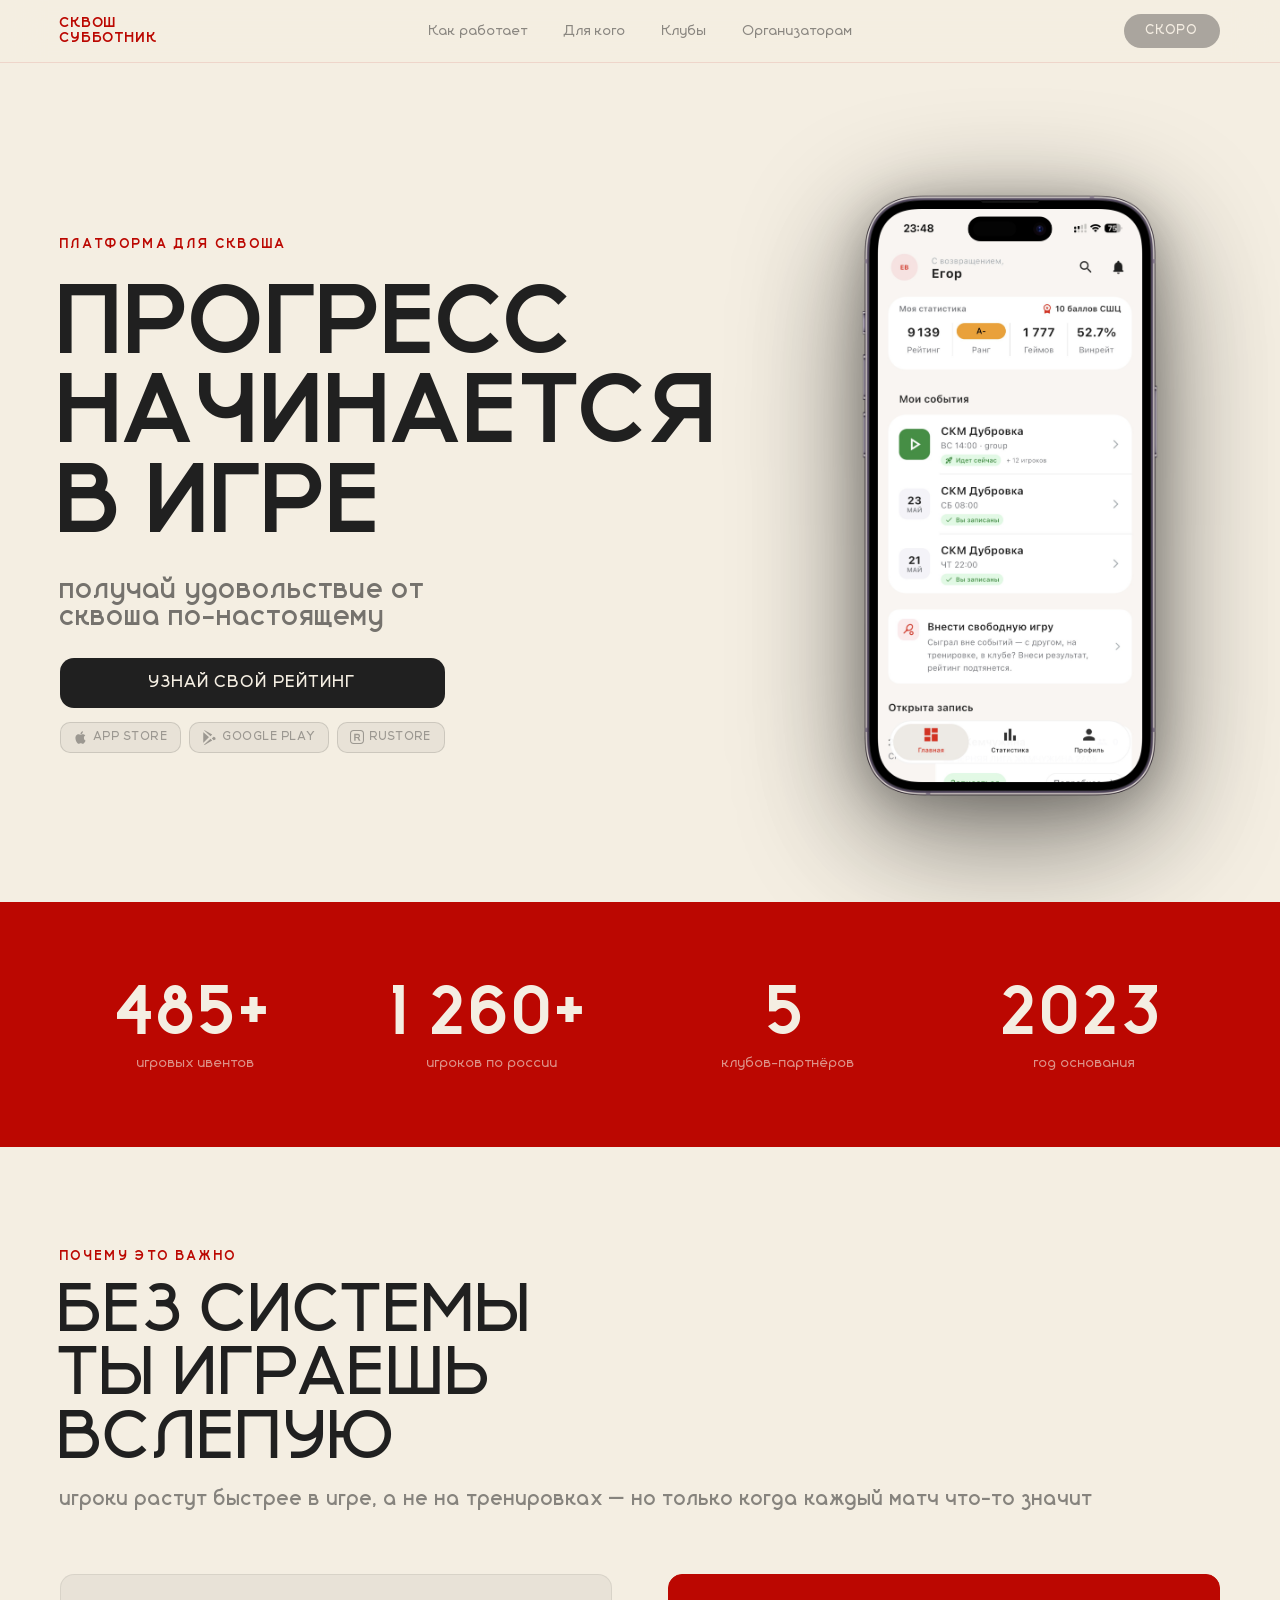
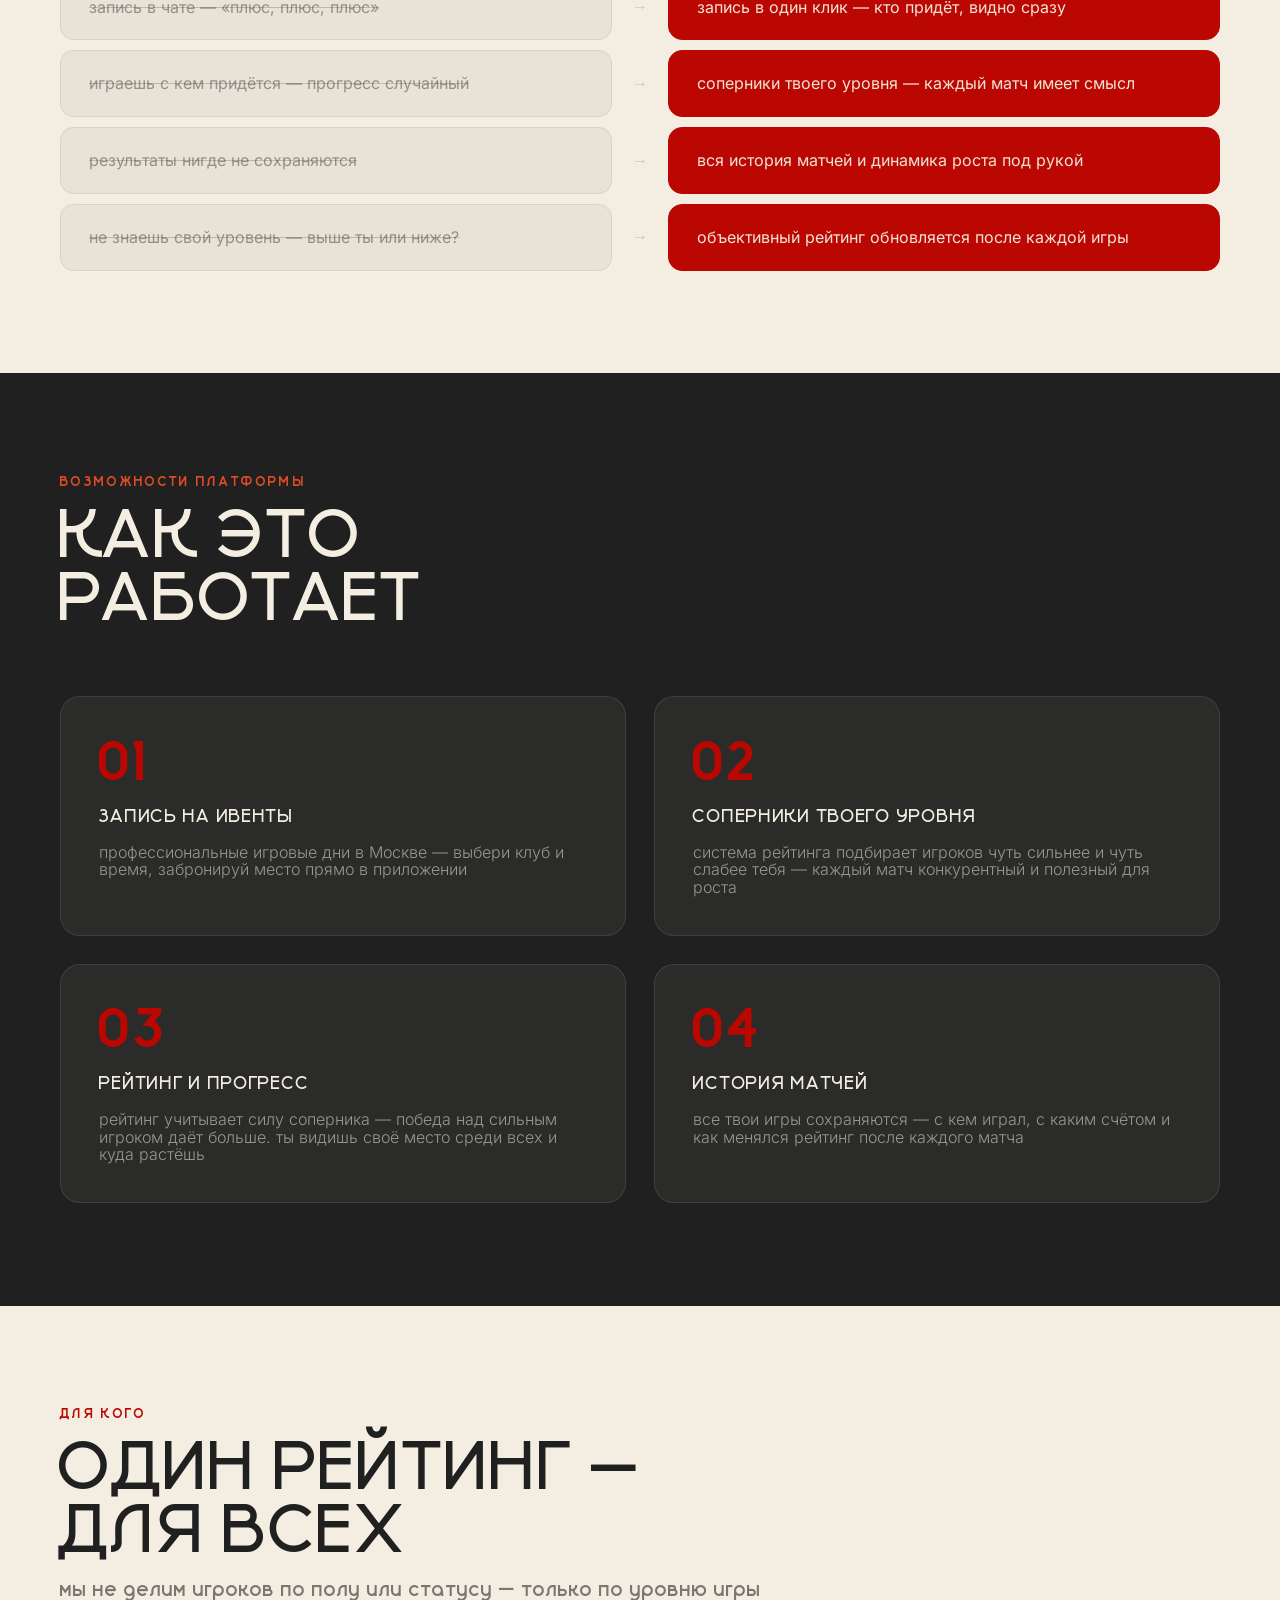
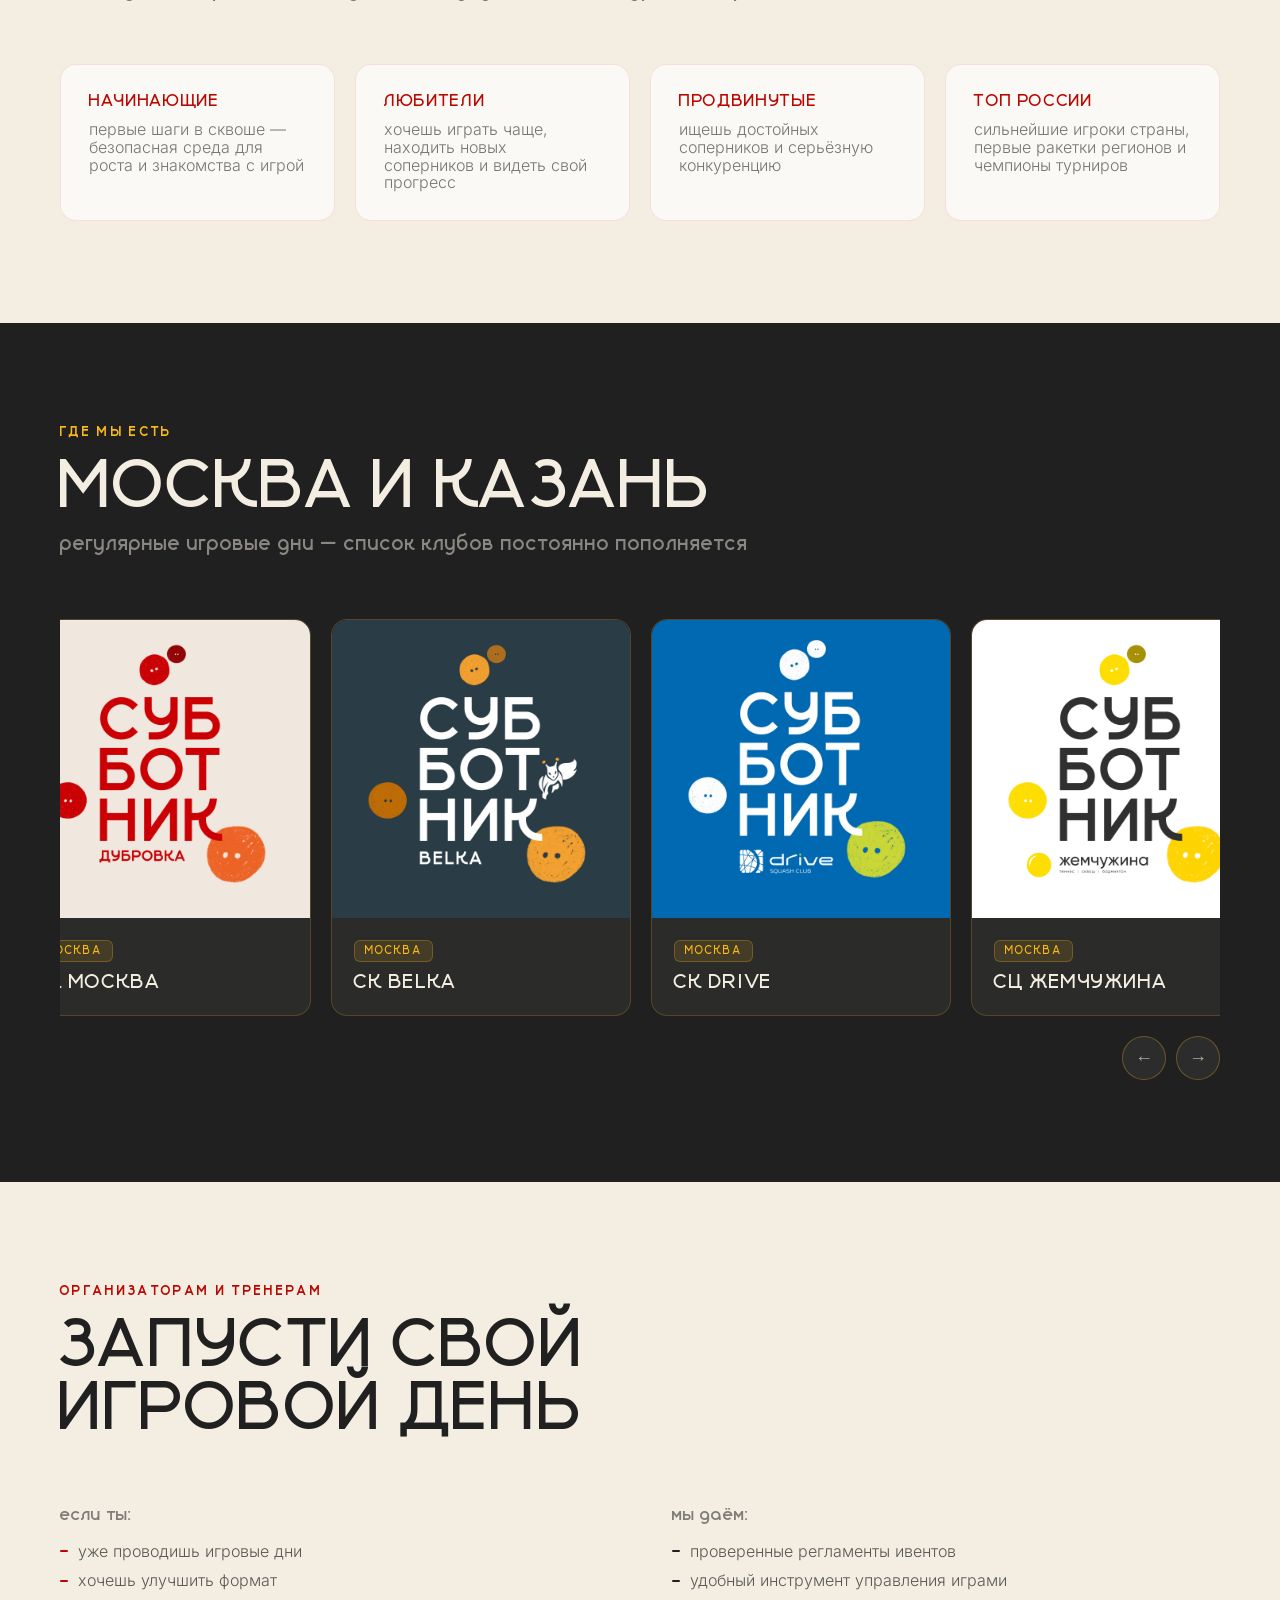
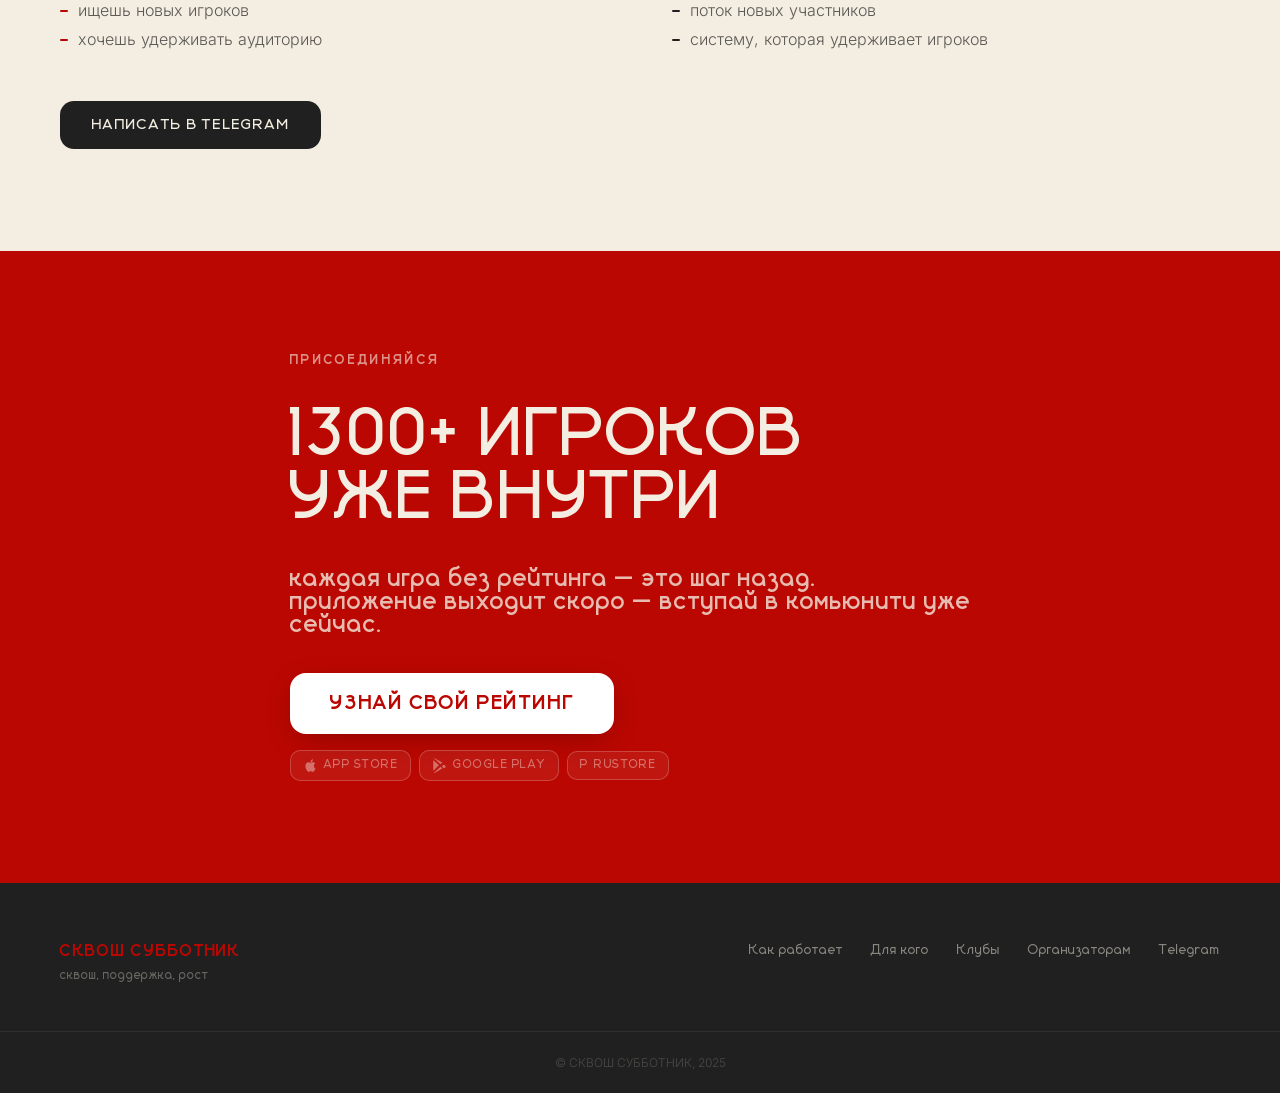
==== commit 08dd940d: "refactor" ====
--- a/index.html
+++ b/index.html
@@ -1,397 +1,340 @@
 <!DOCTYPE html>
 <html lang="ru">
-  <head>
-    <meta charset="UTF-8" />
-    <meta name="viewport" content="width=device-width, initial-scale=1.0" />
-    <title>СУББОТНИК — Сквош сообщество</title>
-    <link rel="preconnect" href="https://fonts.googleapis.com" />
-    <link rel="preconnect" href="https://fonts.gstatic.com" crossorigin />
-    <link rel="icon" type="image/jpeg" href="assets/subbotnik-light.jpeg" />
-    <link rel="shortcut icon" type="image/jpeg" href="assets/subbotnik-light.jpeg" />
-    <link rel="stylesheet" href="styles.css" />
-  </head>
-  <body>
-    <header class="site-header">
-      <div class="container header-inner">
-        <div class="logo-wrapper">
-          <a class="logo" href="#about" aria-label="СУББОТНИК на главную">
-            <img src="assets/subbotnik-light.jpeg" alt="Логотип СУББОТНИК" />
-          </a>
-        </div>
-        <nav class="main-nav">
-          <a href="#about">О нас</a>
-          <a href="#play-days">Игровые дни</a>
-          <a href="#priority">Приоритетная запись</a>
-          <a href="#community">Комьюнити</a>
-          <a href="#loyalty">Лояльность</a>
-        </nav>
-        <a class="cta" href="#join">Присоединиться</a>
-      </div>
-    </header>
-
-    <main>
-      <section class="hero" id="about">
-        <div class="container hero-inner">
-          <div class="hero-content">
-            <p class="eyebrow">Сквош для всех</p>
-            <h1>СУББОТНИК — самое тёплое сообщество для игры в сквош</h1>
-            <p class="hero-text">
-              Мы выращиваем новичков в победителей, создаём безопасную среду для роста и празднуем каждый успех.
-            </p>
-            <!-- <div class="hero-actions">
-              <a class="primary" href="#play-days">К расписанию</a>
-              <a class="secondary" href="#community">В комьюнити</a>
-            </div> -->
-          </div>
-          <div class="hero-visual">
-            <div class="photo-carousel">
-              <div class="carousel-container">
-                <img src="assets/photo.jpg" alt="СУББОТНИК" class="carousel-image active" />
-                <img src="assets/subbotnik-light.jpeg" alt="СУББОТНИК" class="carousel-image" />
-                <img src="assets/subbotnik-sports.jpeg" alt="СУББОТНИК" class="carousel-image" />
-                <img src="assets/subbotnik-tech.jpeg" alt="СУББОТНИК" class="carousel-image" />
-                <img src="assets/subbotnik-april.jpeg" alt="СУББОТНИК" class="carousel-image" />
-                <img src="assets/subbotnik-belka.jpeg" alt="СУББОТНИК" class="carousel-image" />
-                <img src="assets/subbotnik-dubrovka.jpeg" alt="СУББОТНИК" class="carousel-image" />
-              </div>
-              <div class="carousel-dots">
-                <span class="dot active" data-slide="0"></span>
-                <span class="dot" data-slide="1"></span>
-                <span class="dot" data-slide="2"></span>
-                <span class="dot" data-slide="3"></span>
-                <span class="dot" data-slide="4"></span>
-                <span class="dot" data-slide="5"></span>
-                <span class="dot" data-slide="6"></span>
-              </div>
-            </div>
-            <div class="brand-bubbles" aria-hidden="true">
-              <span class="bubble bubble--xl"></span>
-              <span class="bubble bubble--lg"></span>
-              <span class="bubble bubble--md"></span>
-              <span class="bubble bubble--sm"></span>
-            </div>
-          </div>
-        </div>
-      </section>
-
-      <section class="cards" id="play-days">
-        <div class="container">
-          <div class="section-head">
-            <h2>Игровые дни</h2>
-            <p>Выбирай площадку, добавляйся в чат и приходи играть.</p>
-          </div>
-          <div class="grid">
-            <article class="card location location--dubrovka">
-              <header class="location-heading">
-                <img
-                  class="location-logo"
-                  src="assets/subbotnik-dubrovka.jpeg"
-                  alt="СКМ Дубровка"
-                />
-                <h3>СКМ Дубровка</h3>
-              </header>
-              <ul>
-                <li class="slot">
-                  <span class="slot-title">Ночная лига</span>
-                  <span class="slot-time">четверг · 22:00–00:00</span>
-                </li>
-                <li class="slot">
-                  <span class="slot-title">Субботник</span>
-                  <span class="slot-time">суббота · 8:00–10:00</span>
-                </li>
-                <li class="slot">
-                  <span class="slot-title">Субботник 2.0</span>
-                  <span class="slot-time">суббота · 20:00–22:00</span>
-                </li>
-                <li class="slot">
-                  <span class="slot-title">Воскресник</span>
-                  <span class="slot-time">воскресенье · 18:00–20:00</span>
-                </li>
-              </ul>
-              <a
-                class="card-link"
-                href="https://t.me/+gu79G02NCtUwNmQy"
-                target="_blank"
-                rel="noopener"
-              >
-                Чат СУББОТНИК Дубровка
-              </a>
-            </article>
-            <article class="card location location--belka">
-              <header class="location-heading">
-                <img
-                  class="location-logo"
-                  src="assets/subbotnik-belka.jpeg"
-                  alt="Belka"
-                />
-                <h3>Belka</h3>
-              </header>
-              <ul>
-                <li class="slot">
-                  <span class="slot-title">Вечерняя лига</span>
-                  <span class="slot-time">вторник · 20:00–22:00</span>
-                </li>
-                <li class="slot">
-                  <span class="slot-title">Воскресник</span>
-                  <span class="slot-time">воскресенье · 15:00–17:00</span>
-                </li>
-              </ul>
-              <a
-                class="card-link"
-                href="https://t.me/+8Dg1gg1AcBcxMTYy"
-                target="_blank"
-                rel="noopener"
-              >
-                Чат СУББОТНИК Belka
-              </a>
-            </article>
-            <article class="card location location--aprelevka">
-              <header class="location-heading">
-                <img
-                  class="location-logo"
-                  src="assets/subbotnik-april.jpeg"
-                  alt="Апрелевка"
-                />
-                <h3>Апрелевка</h3>
-              </header>
-              <ul>
-                <li class="slot">
-                  <span class="slot-title">Вечерняя лига</span>
-                  <span class="slot-time">понедельник · 20:00–22:00</span>
-                </li>
-                <li class="slot">
-                  <span class="slot-title">Вечерняя лига</span>
-                  <span class="slot-time">четверг · 20:00–22:00</span>
-                </li>
-              </ul>
-              <a
-                class="card-link"
-                href="https://t.me/+to1LFxKloz02ZGIy"
-                target="_blank"
-                rel="noopener"
-              >
-                Чат СУББОТНИК Апрелевка
-              </a>
-            </article>
-          </div>
-        </div>
-      </section>
-
-      <section class="priority" id="priority">
-        <div class="container">
-          <div class="section-head">
-            <h2>Приоритетная запись</h2>
-            <p>Помогаем резидентам попадать на игровые дни даже в пиковые периоды. Мы всегда оставляем минимум половину мест для свободной записи.
-                Даже на самые популярные игровые дни мы делаем всё, чтобы каждый резидент нашёл своё окно.</p>
-          </div>
-          <div class="priority-grid">
-            <div class="priority-card">
-              <h3>Кому доступна приоритетная запись?</h3>
-              <ul class="priority-list">
-                <li class="slot slot--tight">
-                  <span class="slot-title">Новички игрового дня</span>
-                  <span class="slot-time">разовое участие</span>
-                </li>
-                <li class="slot slot--tight">
-                  <span class="slot-title">Ясли</span>
-                  <span class="slot-time">самые низкорейтинговые · 8 мест</span>
-                </li>
-                <li class="slot slot--tight">
-                  <span class="slot-title">Топы</span>
-                  <span class="slot-time">самые высокорейтинговые · 8 мест</span>
-                </li>
-                <li class="slot slot--tight">
-                  <span class="slot-title">Команда СУББОТНИКа</span>
-                  <span class="slot-time">админы и технари</span>
-                </li>
-                <li class="slot slot--tight">
-                  <span class="slot-title">Спонсоры и партнёры</span>
-                  <span class="slot-time">используют привилегию редко</span>
-                </li>
-                <li class="slot slot--tight">
-                  <span class="slot-title">Приглашённые звёзды</span>
-                  <span class="slot-time">ограниченное количество мест</span>
-                </li>
-              </ul>
-            </div>
-          </div>
-        </div>
-      </section>
-
-      <section class="community" id="community">
-        <div class="container">
-          <div class="section-head">
-            <h2>Комьюнити и медиа</h2>
-            <p>Подключайся к каналам, чтобы быть в курсе событий и находить единомышленников.</p>
-          </div>
-          <div class="grid grid--two">
-            <article class="card">
-              <h3>Телеграм</h3>
-              <ul class="community-list">
-                <li class="slot slot--tight">
-                  <span class="slot-title">Канал СУББОТНИК FAMILY</span>
-                  <span class="slot-time">
-                    <a href="https://t.me/squashsubbotnik" target="_blank" rel="noopener">актуальные новости, анонсы и видео</a>
-                  </span>
-                </li>
-                <li class="slot slot--tight">
-                  <span class="slot-title">Чаты СПОРТС и ЯСЛИ СПОРТС</span>
-                  <span class="slot-time">групповые тренировки · доступ по запросу у @borisgolovanev</span>
-                </li>
-                <li class="slot slot--tight">
-                  <span class="slot-title">Канал Бориса</span>
-                  <span class="slot-time">личный блог тренера · ссылка внутри чатов</span>
-                </li>
-              </ul>
-            </article>
-            <article class="card">
-              <h3>Новинки и медиа</h3>
-              <ul class="community-list">
-                <li class="slot slot--tight">
-                  <span class="slot-title">«Дисижн, плиз»</span>
-                  <span class="slot-time">
-                    <a href="https://t.me/decisionplz" target="_blank" rel="noopener">обсуждение спорных моментов матчей</a>
-                  </span>
-                </li>
-                <li class="slot slot--tight">
-                  <span class="slot-title">Трансляции матчей</span>
-                  <span class="slot-time">
-                    <a href="https://vkvideo.ru/@club231781932" target="_blank" rel="noopener">смотри игры в прямом эфире</a>
-                  </span>
-                </li>
-                <li class="slot slot--tight">
-                  <span class="slot-title">Запретограм</span>
-                  <span class="slot-time">
-                    <a href="https://www.instagram.com/squashsubbotnik?igsh=MTJ0Ym5jcDdrenRxMg==" target="_blank" rel="noopener">лайфстайл, фотографии, рилсы</a>
-                  </span>
-                </li>
-              </ul>
-            </article>
-          </div>
-        </div>
-      </section>
-
-      <section class="loyalty" id="loyalty">
-        <div class="container loyalty-inner">
-          <div>
-            <h2>Программа лояльности</h2>
-            <p>
-              Расти вместе с нами: играй регулярно, приводи друзей и получай дополнительные игровые дни.
-            </p>
-          </div>
-          <div class="loyalty-content">
-            <article class="card loyalty-card">
-              <h3>Посещай игровые дни</h3>
-              <ul class="loyalty-list">
-                <li class="slot slot--tight">
-                  <span class="slot-title">12 посещений за сезон</span>
-                  <span class="slot-time">сертификат на игровой день</span>
-                </li>
-                <li class="slot slot--tight">
-                  <span class="slot-title">22 посещения</span>
-                  <span class="slot-time">два сертификата</span>
-                </li>
-                <li class="slot slot--tight">
-                  <span class="slot-title">30 посещений</span>
-                  <span class="slot-time">три сертификата</span>
-                </li>
-                <li class="slot slot--tight">
-                  <span class="slot-title">Бонус за Лето 2025</span>
-                  <span class="slot-time">сертификат всем, кто сыграл 12+ раз</span>
-                </li>
-              </ul>
-              <p class="note">
-                Сезон длится 3 месяца. Осень 2025 стартует 1 сентября.
-              </p>
-            </article>
-            <article class="card loyalty-card">
-              <h3>Приводи друзей</h3>
-              <ul class="loyalty-list">
-                <li class="slot slot--tight">
-                  <span class="slot-title">Приведи двух друзей</span>
-                  <span class="slot-time">получи сертификат на игровой день</span>
-                </li>
-                <li class="slot slot--tight">
-                  <span class="slot-title">Поддержка новичка</span>
-                  <span class="slot-time">помоги освоить основы или стань наставником</span>
-                </li>
-              </ul>
-              <p class="note">По вопросам обращайся к @borisgolovanev.</p>
-            </article>
-          </div>
-        </div>
-      </section>
-
-      <section class="join" id="join">
-        <div class="container join-inner">
-          <h2>Присоединяйся к СУББОТНИКУ</h2>
-          <p>
-            Переходи к нам в канал, чтобы зарезервировать место на игровом дне и вступить в самое тёплое сквош-комьюнити.
-          </p>
-          <a class="primary" href="https://t.me/squashsubbotnik" target="_blank" rel="noopener">Присоединиться</a>
-        </div>
-      </section>
-    </main>
-
-    <footer class="site-footer">
-      <div class="container footer-inner">
-        <div class="footer-brand">
-          <strong>СУББОТНИК FAMILY</strong>
-          <p>Сквош, поддержка, рост. Мы рядом на всех этапах игры.</p>
-        </div>
-        <div class="footer-links">
-          <a href="#play-days">Расписание</a>
-          <a href="#community">Комьюнити</a>
-          <a href="#loyalty">Лояльность</a>
-          <!-- <a href="https://t.me/squashsubbotnik" target="_blank" rel="noopener">Telegram</a>
-          <a href="https://www.instagram.com/squashsubbotnik?igsh=MTJ0Ym5jcDdrenRxMg==" target="_blank" rel="noopener">Instagram</a> -->
-        </div>
-        <!-- <div class="footer-contact">
-          <span>По вопросам организации:</span>
-          <a href="mailto:hello@subbotnik.family">hello@subbotnik.family</a>
-        </div> -->
-      </div>
-      <p class="footer-note">© СУББОТНИК, 2025. Сделано с любовью к сквошу.</p>
-    </footer>
-
-    <script>
-      // Карусель фотографий
-      document.addEventListener('DOMContentLoaded', function() {
-        const images = document.querySelectorAll('.carousel-image');
-        const dots = document.querySelectorAll('.dot');
-        let currentSlide = 0;
-        const totalSlides = images.length;
-
-        function showSlide(index) {
-          // Убираем активный класс со всех изображений и точек
-          images.forEach(img => img.classList.remove('active'));
-          dots.forEach(dot => dot.classList.remove('active'));
-          
-          // Добавляем активный класс к текущему слайду
-          images[index].classList.add('active');
-          dots[index].classList.add('active');
-        }
-
-        function nextSlide() {
-          currentSlide = (currentSlide + 1) % totalSlides;
-          showSlide(currentSlide);
-        }
-
-        // Автоматическая смена слайдов каждые 5 секунд
-        setInterval(nextSlide, 5000);
-
-        // Обработчики кликов по точкам
-        dots.forEach((dot, index) => {
-          dot.addEventListener('click', () => {
-            currentSlide = index;
-            showSlide(currentSlide);
-          });
-        });
-
-        // Показываем первый слайд при загрузке
-        showSlide(0);
-      });
-    </script>
-  </body>
+<head>
+  <meta charset="UTF-8" />
+  <meta name="viewport" content="width=device-width, initial-scale=1.0" />
+  <meta name="description" content="СКВОШ СУББОТНИК — платформа для игры в сквош в Москве. Запись на игровые дни, рейтинг и соперники своего уровня." />
+  <title>СКВОШ СУББОТНИК</title>
+  <link rel="icon" type="image/jpeg" href="assets/subbotnik-light.jpeg" />
+  <link rel="stylesheet" href="styles.css" />
+</head>
+<body>
+
+  <header class="site-header">
+    <div class="container header-inner">
+      <a class="logo" href="#top">СКВОШ<br>СУББОТНИК</a>
+      <nav class="main-nav" aria-label="Основная навигация">
+        <a href="#how">Как работает</a>
+        <a href="#for-whom">Для кого</a>
+        <a href="#where">Клубы</a>
+        <a href="#organizers">Организаторам</a>
+      </nav>
+      <button class="btn-soon" disabled>Скоро</button>
+    </div>
+  </header>
+
+  <main>
+
+    <!-- ===== HERO ===== -->
+    <section class="hero" id="top">
+      <div class="container hero-inner">
+        <div class="hero-content">
+          <p class="eyebrow">платформа для сквоша</p>
+          <h1>ПРОГРЕСС<br>НАЧИНАЕТСЯ<br>В ИГРЕ</h1>
+          <p class="hero-lead">получай удовольствие от сквоша по-настоящему</p>
+          <div class="hero-cta">
+            <a href="https://t.me/squashsubbotnik" class="btn-cta" target="_blank" rel="noopener">
+              Узнай свой рейтинг
+            </a>
+            <div class="store-badges">
+              <button class="btn-badge" disabled aria-label="App Store — скоро">
+                <svg width="15" height="15" viewBox="0 0 24 24" fill="currentColor" aria-hidden="true"><path d="M18.71 19.5c-.83 1.24-1.71 2.45-3.05 2.47-1.34.03-1.77-.79-3.29-.79-1.53 0-2 .77-3.27.82-1.31.05-2.3-1.32-3.14-2.53C4.25 17 2.94 12.45 4.7 9.39c.87-1.52 2.43-2.48 4.12-2.51 1.28-.02 2.5.87 3.29.87.78 0 2.26-1.07 3.8-.91.65.03 2.47.26 3.64 1.98-.09.06-2.17 1.28-2.15 3.81.03 3.02 2.65 4.03 2.68 4.04-.03.07-.42 1.44-1.38 2.83M13 3.5c.73-.83 1.94-1.46 2.94-1.5.13 1.17-.34 2.35-1.04 3.19-.69.85-1.83 1.51-2.95 1.42-.15-1.15.41-2.35 1.05-3.11z"/></svg>
+                App Store
+              </button>
+              <button class="btn-badge" disabled aria-label="Google Play — скоро">
+                <svg width="15" height="15" viewBox="0 0 24 24" fill="currentColor" aria-hidden="true"><path d="M3.18 23.76c.3.17.65.19.98.08l12.15-7.01-2.69-2.69-10.44 9.62zm-1.1-20.1a1.5 1.5 0 0 0-.08.47v15.74c0 .17.03.33.08.47l.07.07 8.82-8.82v-.2L2.15 3.59l-.07.07zm19.16 8.43-2.54-1.47-2.97 2.97 2.97 2.97 2.57-1.48c.73-.42.73-1.57-.03-1.99zM4.16.24 16.31 7.25l-2.69 2.69L3.18.32c.33-.11.68-.09.98.08z"/></svg>
+                Google Play
+              </button>
+              <button class="btn-badge" disabled aria-label="RuStore — скоро">
+                <svg width="14" height="14" viewBox="0 0 20 20" aria-hidden="true">
+                  <rect x="0.75" y="0.75" width="18.5" height="18.5" rx="4.5" fill="none" stroke="currentColor" stroke-width="1.5"/>
+                  <path fill="currentColor" d="M6 5.5h5.2c1.8 0 3.1 1.2 3.1 2.9 0 1.1-.6 2.1-1.6 2.6L15 15.5h-2.4l-2.1-4H8v4H6V5.5zm2 2v2.6h3.1c.8 0 1.4-.55 1.4-1.3s-.6-1.3-1.4-1.3H8z"/>
+                </svg>
+                RuStore
+              </button>
+            </div>
+          </div>
+        </div>
+        <div class="hero-visual">
+          <div class="iphone-stage">
+            <img src="assets/app-screenshot-portrait.png" alt="Приложение СКВОШ СУББОТНИК" class="iphone-mockup" />
+          </div>
+        </div>
+      </div>
+    </section>
+
+    <!-- ===== STATS ===== -->
+    <section class="stats">
+      <div class="container stats-inner">
+        <div class="stat">
+          <span class="stat-num" data-target="500" data-suffix="+">500+</span>
+          <span class="stat-label">игровых ивентов</span>
+        </div>
+        <div class="stat">
+          <span class="stat-num" data-target="1300" data-suffix="+">1300+</span>
+          <span class="stat-label">игроков по России</span>
+        </div>
+        <div class="stat">
+          <span class="stat-num" data-target="5">5</span>
+          <span class="stat-label">клубов-партнёров</span>
+        </div>
+        <div class="stat">
+          <span class="stat-num" data-target="2023" data-noanimate>2023</span>
+          <span class="stat-label">год основания</span>
+        </div>
+      </div>
+    </section>
+
+    <!-- ===== PROBLEM / SOLUTION ===== -->
+    <section class="problem">
+      <div class="container">
+        <div class="section-head">
+          <p class="eyebrow">почему это важно</p>
+          <h2>БЕЗ СИСТЕМЫ<br>ТЫ ИГРАЕШЬ<br>ВСЛЕПУЮ</h2>
+          <p class="problem-insight">игроки растут быстрее в игре, а не на тренировках — но только когда каждый матч что-то значит</p>
+        </div>
+        <div class="problem-grid">
+          <div class="problem-row">
+            <div class="problem-cell problem-cell--before">запись в чате — «плюс, плюс, плюс»</div>
+            <div class="problem-arrow">→</div>
+            <div class="problem-cell problem-cell--after">запись в один клик — кто придёт, видно сразу</div>
+          </div>
+          <div class="problem-row">
+            <div class="problem-cell problem-cell--before">играешь с кем придётся — прогресс случайный</div>
+            <div class="problem-arrow">→</div>
+            <div class="problem-cell problem-cell--after">соперники твоего уровня — каждый матч имеет смысл</div>
+          </div>
+          <div class="problem-row">
+            <div class="problem-cell problem-cell--before">результаты нигде не сохраняются</div>
+            <div class="problem-arrow">→</div>
+            <div class="problem-cell problem-cell--after">вся история матчей и динамика роста под рукой</div>
+          </div>
+          <div class="problem-row">
+            <div class="problem-cell problem-cell--before">не знаешь свой уровень — выше ты или ниже?</div>
+            <div class="problem-arrow">→</div>
+            <div class="problem-cell problem-cell--after">объективный рейтинг обновляется после каждой игры</div>
+          </div>
+        </div>
+      </div>
+    </section>
+
+    <!-- ===== HOW IT WORKS ===== -->
+    <section class="how" id="how">
+      <div class="container">
+        <div class="section-head">
+          <p class="eyebrow">возможности платформы</p>
+          <h2>КАК ЭТО<br>РАБОТАЕТ</h2>
+        </div>
+        <div class="features">
+          <article class="feature">
+            <div class="feature-num">01</div>
+            <h3>ЗАПИСЬ НА ИВЕНТЫ</h3>
+            <p>профессиональные игровые дни в Москве — выбери клуб и время, забронируй место прямо в приложении</p>
+          </article>
+          <article class="feature">
+            <div class="feature-num">02</div>
+            <h3>СОПЕРНИКИ ТВОЕГО УРОВНЯ</h3>
+            <p>система рейтинга подбирает игроков чуть сильнее и чуть слабее тебя — каждый матч конкурентный и полезный для роста</p>
+          </article>
+          <article class="feature">
+            <div class="feature-num">03</div>
+            <h3>РЕЙТИНГ И ПРОГРЕСС</h3>
+            <p>рейтинг учитывает силу соперника — победа над сильным игроком даёт больше. ты видишь своё место среди всех и куда растёшь</p>
+          </article>
+          <article class="feature">
+            <div class="feature-num">04</div>
+            <h3>ИСТОРИЯ МАТЧЕЙ</h3>
+            <p>все твои игры сохраняются — с кем играл, с каким счётом и как менялся рейтинг после каждого матча</p>
+          </article>
+        </div>
+      </div>
+    </section>
+
+    <!-- ===== FOR WHOM ===== -->
+    <section class="for-whom" id="for-whom">
+      <div class="container">
+        <div class="section-head">
+          <p class="eyebrow">для кого</p>
+          <h2>ОДИН РЕЙТИНГ —<br>ДЛЯ ВСЕХ</h2>
+          <p class="section-lead">мы не делим игроков по полу или статусу — только по уровню игры</p>
+        </div>
+        <div class="levels">
+          <div class="level">
+            <span class="level-name">начинающие</span>
+            <p>первые шаги в сквоше — безопасная среда для роста и знакомства с игрой</p>
+          </div>
+          <div class="level">
+            <span class="level-name">любители</span>
+            <p>хочешь играть чаще, находить новых соперников и видеть свой прогресс</p>
+          </div>
+          <div class="level">
+            <span class="level-name">продвинутые</span>
+            <p>ищешь достойных соперников и серьёзную конкуренцию</p>
+          </div>
+          <div class="level">
+            <span class="level-name">топ России</span>
+            <p>сильнейшие игроки страны, первые ракетки регионов и чемпионы турниров</p>
+          </div>
+        </div>
+      </div>
+    </section>
+
+    <!-- ===== WHERE ===== -->
+    <section class="where" id="where">
+      <div class="container">
+        <div class="section-head">
+          <p class="eyebrow">где мы есть</p>
+          <h2>МОСКВА И КАЗАНЬ</h2>
+          <p class="section-lead">регулярные игровые дни — список клубов постоянно пополняется</p>
+        </div>
+        <div class="clubs-carousel">
+          <div class="clubs-track" id="clubsTrack">
+
+            <div class="club-card">
+              <div class="club-img-wrap">
+                <img src="assets/subbotnik-Dubrovka.jpg" alt="СК Москва" class="club-img" loading="lazy" />
+              </div>
+              <div class="club-info">
+                <span class="location-badge">Москва</span>
+                <span class="location-name">СК Москва</span>
+              </div>
+            </div>
+
+            <div class="club-card">
+              <div class="club-img-wrap">
+                <img src="assets/subbotnik-Belka.jpg" alt="СК Belka" class="club-img" loading="lazy" />
+              </div>
+              <div class="club-info">
+                <span class="location-badge">Москва</span>
+                <span class="location-name">СК Belka</span>
+              </div>
+            </div>
+
+            <div class="club-card">
+              <div class="club-img-wrap">
+                <img src="assets/subbotnik-drive.jpg" alt="СК Drive" class="club-img" loading="lazy" />
+              </div>
+              <div class="club-info">
+                <span class="location-badge">Москва</span>
+                <span class="location-name">СК Drive</span>
+              </div>
+            </div>
+
+            <div class="club-card">
+              <div class="club-img-wrap">
+                <img src="assets/subbotnik-pearl.jpg" alt="СЦ Жемчужина" class="club-img" loading="lazy" />
+              </div>
+              <div class="club-info">
+                <span class="location-badge">Москва</span>
+                <span class="location-name">СЦ Жемчужина</span>
+              </div>
+            </div>
+
+            <div class="club-card">
+              <div class="club-img-wrap">
+                <img src="assets/subbotnik-12-10.jpg" alt="СК «12:10»" class="club-img" loading="lazy" />
+              </div>
+              <div class="club-info">
+                <span class="location-badge">Москва</span>
+                <span class="location-name">СК «12:10»</span>
+              </div>
+            </div>
+
+            <div class="club-card">
+              <div class="club-img-wrap">
+                <img src="assets/subbotnik-Kazan.jpg" alt="СК Артен" class="club-img" loading="lazy" />
+              </div>
+              <div class="club-info">
+                <span class="location-badge location-badge--city">Казань</span>
+                <span class="location-name">СК Артен</span>
+              </div>
+            </div>
+
+          </div>
+          <div class="clubs-nav">
+            <button class="clubs-btn clubs-btn--prev" id="clubsPrev" aria-label="Назад">←</button>
+            <button class="clubs-btn clubs-btn--next" id="clubsNext" aria-label="Вперёд">→</button>
+          </div>
+        </div>
+      </div>
+    </section>
+
+    <!-- ===== ORGANIZERS ===== -->
+    <section class="organizers" id="organizers">
+      <div class="container">
+        <div class="section-head">
+          <p class="eyebrow">организаторам и тренерам</p>
+          <h2>ЗАПУСТИ СВОЙ<br>ИГРОВОЙ ДЕНЬ</h2>
+        </div>
+        <div class="org-grid">
+          <div class="org-col">
+            <p class="org-title">если ты:</p>
+            <ul>
+              <li>уже проводишь игровые дни</li>
+              <li>хочешь улучшить формат</li>
+              <li>ищешь новых игроков</li>
+              <li>хочешь удерживать аудиторию</li>
+            </ul>
+          </div>
+          <div class="org-col org-col--offer">
+            <p class="org-title">мы даём:</p>
+            <ul>
+              <li>проверенные регламенты ивентов</li>
+              <li>удобный инструмент управления играми</li>
+              <li>поток новых участников</li>
+              <li>систему, которая удерживает игроков</li>
+            </ul>
+          </div>
+        </div>
+        <a href="https://t.me/squashsubbotnik" class="btn-primary" target="_blank" rel="noopener">Написать в Telegram</a>
+      </div>
+    </section>
+
+    <!-- ===== JOIN ===== -->
+    <section class="join">
+      <div class="container join-inner">
+        <p class="eyebrow">присоединяйся</p>
+        <h2>1300+ ИГРОКОВ<br>УЖЕ ВНУТРИ</h2>
+        <p class="join-lead">каждая игра без рейтинга — это шаг назад.<br>приложение выходит скоро — вступай в комьюнити уже сейчас.</p>
+        <div class="join-actions">
+          <a href="https://t.me/squashsubbotnik" class="btn-join" target="_blank" rel="noopener">Узнай свой рейтинг</a>
+          <div class="store-badges store-badges--light">
+            <button class="btn-badge btn-badge--light" disabled aria-label="App Store — скоро">
+              <svg width="15" height="15" viewBox="0 0 24 24" fill="currentColor" aria-hidden="true"><path d="M18.71 19.5c-.83 1.24-1.71 2.45-3.05 2.47-1.34.03-1.77-.79-3.29-.79-1.53 0-2 .77-3.27.82-1.31.05-2.3-1.32-3.14-2.53C4.25 17 2.94 12.45 4.7 9.39c.87-1.52 2.43-2.48 4.12-2.51 1.28-.02 2.5.87 3.29.87.78 0 2.26-1.07 3.8-.91.65.03 2.47.26 3.64 1.98-.09.06-2.17 1.28-2.15 3.81.03 3.02 2.65 4.03 2.68 4.04-.03.07-.42 1.44-1.38 2.83M13 3.5c.73-.83 1.94-1.46 2.94-1.5.13 1.17-.34 2.35-1.04 3.19-.69.85-1.83 1.51-2.95 1.42-.15-1.15.41-2.35 1.05-3.11z"/></svg>
+              App Store
+            </button>
+            <button class="btn-badge btn-badge--light" disabled aria-label="Google Play — скоро">
+              <svg width="15" height="15" viewBox="0 0 24 24" fill="currentColor" aria-hidden="true"><path d="M3.18 23.76c.3.17.65.19.98.08l12.15-7.01-2.69-2.69-10.44 9.62zm-1.1-20.1a1.5 1.5 0 0 0-.08.47v15.74c0 .17.03.33.08.47l.07.07 8.82-8.82v-.2L2.15 3.59l-.07.07zm19.16 8.43-2.54-1.47-2.97 2.97 2.97 2.97 2.57-1.48c.73-.42.73-1.57-.03-1.99zM4.16.24 16.31 7.25l-2.69 2.69L3.18.32c.33-.11.68-.09.98.08z"/></svg>
+              Google Play
+            </button>
+            <button class="btn-badge btn-badge--light" disabled aria-label="RuStore — скоро">
+              <span class="badge-mono" aria-hidden="true">Р</span>
+              RuStore
+            </button>
+          </div>
+        </div>
+      </div>
+    </section>
+
+  </main>
+
+  <footer class="site-footer">
+    <div class="container footer-inner">
+      <div class="footer-brand">
+        <p class="footer-logo">СКВОШ СУББОТНИК</p>
+        <p class="footer-tagline">сквош, поддержка, рост</p>
+      </div>
+      <nav class="footer-nav" aria-label="Навигация в футере">
+        <a href="#how">Как работает</a>
+        <a href="#for-whom">Для кого</a>
+        <a href="#where">Клубы</a>
+        <a href="#organizers">Организаторам</a>
+        <a href="https://t.me/squashsubbotnik" target="_blank" rel="noopener">Telegram</a>
+      </nav>
+    </div>
+    <p class="footer-copy">© СКВОШ СУББОТНИК, 2025</p>
+  </footer>
+
+  <script src="script.js"></script>
+</body>
 </html>
-
--- a/styles.css
+++ b/styles.css
@@ -1,1079 +1,840 @@
-.cards .grid {
-  grid-template-columns: repeat(auto-fit, minmax(300px, 1fr));
-  gap: clamp(28px, 4vw, 48px);
-}
-
-.cards .card {
-  padding: clamp(24px, 3vw, 32px);
-}
-
-.cards .location-heading {
-  gap: clamp(14px, 2vw, 20px);
-  margin-bottom: clamp(16px, 2.5vw, 24px);
-}
-
-.cards .slot {
-  padding-left: 34px;
-}
-
-.cards .slot::before {
-  width: 16px;
-}
-.slot {
+/* =====================================================
+   FONTS
+   ===================================================== */
+@font-face {
+  font-family: "Cruinn";
+  src: url("assets/fonts/Cruinn Thin.ttf") format("truetype");
+  font-weight: 100;
+  font-display: swap;
+}
+@font-face {
+  font-family: "Cruinn";
+  src: url("assets/fonts/Cruinn Light.ttf") format("truetype");
+  font-weight: 300;
+  font-display: swap;
+}
+@font-face {
+  font-family: "Cruinn";
+  src: url("assets/fonts/Cruinn Regular.ttf") format("truetype");
+  font-weight: 400;
+  font-display: swap;
+}
+@font-face {
+  font-family: "Cruinn";
+  src: url("assets/fonts/Cruinn Medium.ttf") format("truetype");
+  font-weight: 500;
+  font-display: swap;
+}
+@font-face {
+  font-family: "Cruinn";
+  src: url("assets/fonts/Cruinn Bold.ttf") format("truetype");
+  font-weight: 700;
+  font-display: swap;
+}
+@font-face {
+  font-family: "Cruinn";
+  src: url("assets/fonts/Cruinn Black.ttf") format("truetype");
+  font-weight: 900;
+  font-display: swap;
+}
+
+@font-face {
+  font-family: "Inter";
+  src: url("assets/fonts/Inter-Light-Cyrillic.woff2") format("woff2");
+  font-weight: 300;
+  font-display: swap;
+  unicode-range: U+0400-045F, U+0490-0491, U+04B0-04B1, U+2116;
+}
+@font-face {
+  font-family: "Inter";
+  src: url("assets/fonts/Inter-Light.woff2") format("woff2");
+  font-weight: 300;
+  font-display: swap;
+  unicode-range: U+0000-00FF, U+0131, U+0152-0153, U+02BB-02BC, U+02C6, U+02DA,
+    U+02DC, U+2000-206F, U+2074, U+20AC, U+2122, U+2191, U+2193, U+2212, U+2215,
+    U+FEFF, U+FFFD;
+}
+@font-face {
+  font-family: "Inter";
+  src: url("assets/fonts/Inter-Regular-Cyrillic.woff2") format("woff2");
+  font-weight: 400;
+  font-display: swap;
+  unicode-range: U+0400-045F, U+0490-0491, U+04B0-04B1, U+2116;
+}
+@font-face {
+  font-family: "Inter";
+  src: url("assets/fonts/Inter-Regular.woff2") format("woff2");
+  font-weight: 400;
+  font-display: swap;
+  unicode-range: U+0000-00FF, U+0131, U+0152-0153, U+02BB-02BC, U+02C6, U+02DA,
+    U+02DC, U+2000-206F, U+2074, U+20AC, U+2122, U+2191, U+2193, U+2212, U+2215,
+    U+FEFF, U+FFFD;
+}
+
+/* =====================================================
+   TOKENS
+   ===================================================== */
+:root {
+  --red:      #BB0701;
+  --red-dark: #A80500;
+  --orange:   #E04C26;
+  --beige:    #F4EEE2;
+  --green:    #2C5A19;
+  --yellow:   #FBBA16;
+  --blue:     #9BCCD0;
+  --black:    #202020;
+
+  --max-width: 1160px;
+  --gutter: clamp(20px, 5vw, 48px);
+}
+
+/* =====================================================
+   RESET & BASE
+   ===================================================== */
+*, *::before, *::after {
+  box-sizing: border-box;
+  margin: 0;
+  padding: 0;
+}
+
+html { scroll-behavior: smooth; }
+
+body {
+  font-family: "Inter", "Helvetica Neue", Arial, sans-serif;
+  font-weight: 300;
+  background: var(--beige);
+  color: var(--black);
+  -webkit-font-smoothing: antialiased;
+}
+
+img { display: block; max-width: 100%; }
+
+a { color: inherit; text-decoration: none; }
+
+button {
+  font-family: "Inter", "Helvetica Neue", Arial, sans-serif;
+  border: none;
+  background: none;
+  cursor: pointer;
+}
+
+button:disabled { cursor: not-allowed; }
+
+ul { list-style: none; }
+
+/* =====================================================
+   TYPOGRAPHY
+   ===================================================== */
+h1, h2, h3 {
+  font-family: "Cruinn", sans-serif;
+  text-transform: uppercase;
+  letter-spacing: -0.01em;
+}
+
+h1 {
+  font-weight: 900;
+  font-size: clamp(52px, 9vw, 96px);
+  line-height: 0.93;
+}
+
+h2 {
+  font-weight: 700;
+  font-size: clamp(40px, 6vw, 68px);
+  line-height: 0.93;
+}
+
+h3 {
+  font-weight: 700;
+  font-size: clamp(14px, 1.8vw, 18px);
+  line-height: 1.1;
+  letter-spacing: 0.04em;
+}
+
+/* Slogans — Cruinn Bold, lowercase, 90% lh */
+.hero-lead,
+.section-lead,
+.join-lead,
+.problem-insight {
+  font-family: "Cruinn", sans-serif;
+  font-weight: 700;
+  text-transform: none;
+  line-height: 0.9;
+}
+
+.hero-lead       { font-size: clamp(18px, 2.5vw, 30px); }
+.section-lead    { font-size: clamp(15px, 2vw, 22px); }
+.join-lead       { font-size: clamp(16px, 2.2vw, 26px); }
+.problem-insight {
+  font-size: clamp(16px, 2vw, 22px);
+  color: rgba(32, 32, 32, 0.52);
+  margin-top: 4px;
+}
+
+/* Body */
+p, li {
+  font-family: "Inter", sans-serif;
+  font-weight: 300;
+  font-size: clamp(14px, 1.4vw, 16px);
+  line-height: 1.1;
+}
+
+/* Eyebrow */
+.eyebrow {
+  font-family: "Cruinn", sans-serif;
+  font-weight: 900;
+  font-size: 13px;
+  letter-spacing: 0.18em;
+  text-transform: uppercase;
+  color: var(--red);
+  display: inline-block;
+}
+
+/* =====================================================
+   LAYOUT
+   ===================================================== */
+.container {
+  width: min(100% - var(--gutter) * 2, var(--max-width));
+  margin-inline: auto;
+}
+
+section { padding-block: clamp(64px, 8vw, 120px); }
+
+.section-head {
+  display: grid;
+  gap: 16px;
+  margin-bottom: clamp(40px, 5vw, 64px);
+}
+
+/* =====================================================
+   HEADER
+   ===================================================== */
+.site-header {
+  position: sticky;
+  top: 0;
+  z-index: 100;
+  background: rgba(244, 238, 226, 0.9);
+  backdrop-filter: blur(20px);
+  -webkit-backdrop-filter: blur(20px);
+  border-bottom: 1px solid rgba(187, 7, 1, 0.1);
+}
+
+.header-inner {
+  display: flex;
+  align-items: center;
+  justify-content: space-between;
+  gap: 24px;
+  padding-block: 14px;
+}
+
+.logo {
+  font-family: "Cruinn", sans-serif;
+  font-weight: 900;
+  font-size: clamp(11px, 1.2vw, 14px);
+  line-height: 1.05;
+  letter-spacing: 0.06em;
+  text-transform: uppercase;
+  color: var(--red);
+  transition: opacity 0.2s;
+}
+.logo:hover { opacity: 0.7; }
+
+.main-nav {
+  display: flex;
+  gap: clamp(16px, 3vw, 36px);
+}
+.main-nav a {
+  font-family: "Cruinn", sans-serif;
+  font-weight: 500;
+  font-size: 15px;
+  color: rgba(32, 32, 32, 0.5);
+  transition: color 0.2s;
+}
+.main-nav a:hover { color: var(--black); }
+
+.btn-soon {
+  font-family: "Cruinn", sans-serif;
+  font-weight: 700;
+  font-size: 13px;
+  letter-spacing: 0.08em;
+  text-transform: uppercase;
+  padding: 10px 22px;
+  border-radius: 999px;
+  background: var(--black);
+  color: var(--beige);
+  opacity: 0.35;
+}
+
+/* =====================================================
+   HERO  —  beige bg
+   ===================================================== */
+.hero {
+  background: var(--beige);
+  padding-top: clamp(80px, 10vw, 140px);
+  padding-bottom: clamp(64px, 8vw, 120px);
+  overflow: hidden;
+}
+
+.hero-inner {
+  display: grid;
+  grid-template-columns: 1fr 1fr;
+  align-items: center;
+  gap: clamp(40px, 6vw, 80px);
+}
+
+.hero-content { display: grid; gap: 28px; }
+.hero-content h1 { color: var(--black); }
+.hero-lead { color: rgba(32, 32, 32, 0.6); max-width: 420px; }
+
+/* Hero CTA */
+.hero-cta {
+  display: flex;
+  flex-direction: column;
+  gap: 14px;
+  width: fit-content;
+  align-items: stretch;
+}
+
+.btn-cta {
+  display: flex;
+  align-items: center;
+  justify-content: center;
+  padding: 16px 32px;
+  border-radius: 14px;
+  background: var(--black);
+  color: var(--beige);
+  font-family: "Cruinn", sans-serif;
+  font-weight: 700;
+  font-size: clamp(14px, 1.6vw, 17px);
+  letter-spacing: 0.06em;
+  text-transform: uppercase;
+  transition: transform 0.15s, box-shadow 0.15s;
+}
+.btn-cta:hover {
+  transform: translateY(-2px);
+  box-shadow: 0 8px 28px rgba(32, 32, 32, 0.22);
+}
+
+/* Store badges — small disabled pills */
+.store-badges {
+  display: flex;
+  gap: 8px;
+  flex-wrap: wrap;
+}
+
+.btn-badge {
+  display: inline-flex;
+  align-items: center;
+  gap: 6px;
+  padding: 7px 12px;
+  border-radius: 10px;
+  border: 1px solid rgba(32, 32, 32, 0.14);
+  background: rgba(32, 32, 32, 0.05);
+  color: rgba(32, 32, 32, 0.38);
+  font-family: "Cruinn", sans-serif;
+  font-weight: 600;
+  font-size: 12px;
+  letter-spacing: 0.04em;
+  text-transform: uppercase;
+  cursor: not-allowed;
+  pointer-events: none;
+}
+
+.btn-badge--light {
+  border-color: rgba(244, 238, 226, 0.22);
+  background: rgba(244, 238, 226, 0.07);
+  color: rgba(244, 238, 226, 0.42);
+}
+
+
+/* iPhone mockup PNG */
+.hero-visual {
+  display: flex;
+  justify-content: center;
+  align-items: center;
+}
+
+.iphone-stage {
+  width: fit-content;
+  /* no background — the PNG already has its own dark bezel */
+  filter: drop-shadow(0 32px 64px rgba(0,0,0,0.45)) drop-shadow(0 8px 24px rgba(0,0,0,0.3));
+}
+
+.iphone-mockup {
+  width: min(300px, 54vw);
+  display: block;
+  flex-shrink: 0;
+}
+
+/* =====================================================
+   STATS  —  red bg
+   ===================================================== */
+.stats {
+  padding-block: clamp(48px, 6vw, 80px);
+  background: var(--red);
+}
+
+.stats-inner {
+  display: grid;
+  grid-template-columns: repeat(4, 1fr);
+  gap: 24px;
+  text-align: center;
+}
+
+.stat { min-width: 0; }
+
+.stat-num {
+  display: block;
+  font-family: "Cruinn", sans-serif;
+  font-weight: 900;
+  font-size: clamp(40px, 5.5vw, 68px);
+  line-height: 1;
+  color: var(--beige);
+}
+.stat-label {
+  display: block;
+  font-family: "Cruinn", sans-serif;
+  font-weight: 500;
+  font-size: clamp(12px, 1.4vw, 15px);
+  color: rgba(244, 238, 226, 0.6);
+  margin-top: 8px;
+  text-transform: lowercase;
+}
+
+/* =====================================================
+   PROBLEM / SOLUTION  —  beige bg
+   ===================================================== */
+.problem { background: var(--beige); }
+
+.problem-grid {
+  display: grid;
+  gap: 10px;
+}
+
+.problem-row {
+  display: grid;
+  grid-template-columns: 1fr 36px 1fr;
+  align-items: center;
+  gap: 10px;
+}
+
+.problem-cell {
+  padding: clamp(16px, 2vw, 22px) clamp(20px, 2.5vw, 28px);
+  border-radius: 14px;
+  font-family: "Inter", sans-serif;
+  font-weight: 400;
+  font-size: clamp(14px, 1.4vw, 16px);
+  line-height: 1.3;
+}
+
+.problem-cell--before {
+  background: rgba(32, 32, 32, 0.05);
+  border: 1px solid rgba(32, 32, 32, 0.08);
+  color: rgba(32, 32, 32, 0.42);
+  text-decoration: line-through;
+  text-decoration-color: rgba(32, 32, 32, 0.22);
+  text-decoration-thickness: 1px;
+}
+
+.problem-cell--after {
+  background: var(--red);
+  border: 1px solid var(--red);
+  color: rgba(244, 238, 226, 0.95);
+}
+
+.problem-arrow {
+  text-align: center;
+  font-family: "Cruinn", sans-serif;
+  font-weight: 700;
+  font-size: 16px;
+  color: rgba(32, 32, 32, 0.2);
+}
+
+/* =====================================================
+   HOW IT WORKS  —  dark bg
+   ===================================================== */
+.how { background: var(--black); }
+
+.how .eyebrow { color: var(--orange); }
+.how h2       { color: var(--beige); }
+
+.features {
+  display: grid;
+  grid-template-columns: repeat(2, 1fr);
+  gap: clamp(16px, 2.5vw, 28px);
+}
+
+.feature {
+  padding: clamp(28px, 3vw, 40px);
+  border-radius: 20px;
+  background: rgba(244, 238, 226, 0.05);
+  border: 1px solid rgba(244, 238, 226, 0.1);
+  display: grid;
+  gap: 16px;
+  align-content: start;
+}
+
+.feature-num {
+  font-family: "Cruinn", sans-serif;
+  font-weight: 900;
+  font-size: clamp(40px, 5vw, 56px);
+  line-height: 1;
+  color: var(--red);
+}
+.feature h3 { color: var(--beige); }
+.feature p  { color: rgba(244, 238, 226, 0.55); }
+
+/* =====================================================
+   FOR WHOM  —  beige bg
+   ===================================================== */
+.for-whom { background: var(--beige); }
+
+.section-lead { color: rgba(32, 32, 32, 0.58); }
+
+.levels {
+  display: grid;
+  grid-template-columns: repeat(4, 1fr);
+  gap: clamp(12px, 2vw, 20px);
+}
+
+.level {
+  padding: clamp(20px, 2.5vw, 28px);
+  border-radius: 16px;
+  background: rgba(255, 255, 255, 0.65);
+  border: 1px solid rgba(187, 7, 1, 0.1);
+  display: grid;
+  gap: 10px;
+  align-content: start;
+}
+
+.level-name {
+  font-family: "Cruinn", sans-serif;
+  font-weight: 700;
+  font-size: clamp(13px, 1.6vw, 17px);
+  text-transform: uppercase;
+  letter-spacing: 0.04em;
+  color: var(--red);
+}
+.level p { color: rgba(32, 32, 32, 0.6); }
+
+/* =====================================================
+   WHERE  —  dark bg · yellow accents
+   ===================================================== */
+.where { background: var(--black); }
+
+.where .eyebrow    { color: var(--yellow); }
+.where h2          { color: var(--beige); }
+.where .section-lead { color: rgba(244, 238, 226, 0.5); }
+
+/* ── Clubs carousel ───────────────────────────────── */
+.clubs-carousel { position: relative; }
+
+.clubs-track {
+  display: flex;
+  gap: clamp(12px, 1.8vw, 20px);
+  overflow: hidden;          /* clips but allows JS scrollLeft */
+  -webkit-overflow-scrolling: touch;
+  user-select: none;
+}
+
+.club-card {
+  flex: 0 0 clamp(220px, 24vw, 300px);
+  border-radius: 16px;
+  overflow: hidden;
+  background: rgba(244, 238, 226, 0.05);
+  border: 1px solid rgba(251, 186, 22, 0.2);
+  transition: border-color 0.2s;
+}
+.club-card:hover { border-color: rgba(251, 186, 22, 0.5); }
+
+.club-img-wrap {
+  aspect-ratio: 1 / 1;       /* square container */
+  background: #111;          /* fallback while loading */
+  overflow: hidden;
+}
+
+.club-img {
+  width: 100%;
+  height: 100%;
+  object-fit: contain;       /* full logo, no crop */
+  display: block;
+  transition: transform 0.4s ease;
+}
+.club-card:hover .club-img { transform: scale(1.04); }
+
+.club-info {
+  padding: clamp(16px, 2vw, 22px);
+  display: flex;
+  flex-direction: column;
+  gap: 10px;
+}
+
+.clubs-nav {
+  display: flex;
+  gap: 10px;
+  margin-top: 20px;
+  justify-content: flex-end;
+}
+
+.clubs-btn {
+  display: flex;
+  align-items: center;
+  justify-content: center;
+  width: 44px;
+  height: 44px;
+  border-radius: 50%;
+  border: 1px solid rgba(251, 186, 22, 0.3);
+  background: rgba(244, 238, 226, 0.06);
+  color: rgba(244, 238, 226, 0.65);
+  font-size: 18px;
+  line-height: 1;
+  cursor: pointer;
+  transition: background 0.2s, border-color 0.2s, color 0.2s, opacity 0.2s;
+}
+.clubs-btn:hover:not(:disabled) {
+  background: rgba(244, 238, 226, 0.12);
+  border-color: rgba(251, 186, 22, 0.65);
+  color: var(--beige);
+}
+.clubs-btn:disabled { opacity: 0.25; cursor: not-allowed; }
+
+.location-badge {
+  font-family: "Cruinn", sans-serif;
+  font-weight: 700;
+  font-size: 11px;
+  letter-spacing: 0.1em;
+  text-transform: uppercase;
+  color: var(--yellow);
+  background: rgba(251, 186, 22, 0.12);
+  border: 1px solid rgba(251, 186, 22, 0.25);
+  padding: 4px 10px;
+  border-radius: 6px;
+  width: fit-content;
+}
+
+.location-badge--city {
+  color: var(--blue);
+  background: rgba(155, 204, 208, 0.12);
+  border-color: rgba(155, 204, 208, 0.25);
+}
+
+.location-name {
+  font-family: "Cruinn", sans-serif;
+  font-weight: 700;
+  font-size: clamp(15px, 2vw, 20px);
+  text-transform: uppercase;
+  letter-spacing: 0.03em;
+  color: var(--beige);
+}
+
+/* =====================================================
+   ORGANIZERS  —  beige bg
+   ===================================================== */
+.organizers { background: var(--beige); }
+
+.org-grid {
+  display: grid;
+  grid-template-columns: 1fr 1fr;
+  gap: clamp(24px, 5vw, 72px);
+  margin-bottom: clamp(36px, 5vw, 52px);
+}
+
+.org-title {
+  font-family: "Cruinn", sans-serif;
+  font-weight: 700;
+  font-size: clamp(15px, 1.8vw, 19px);
+  text-transform: lowercase;
+  color: rgba(32, 32, 32, 0.55);
+  line-height: 0.9;
+  margin-bottom: 20px;
+}
+
+.org-col ul { display: grid; gap: 12px; }
+
+.org-col li {
+  padding-left: 18px;
   position: relative;
-  padding-left: 36px;
-  display: grid;
-  gap: 4px;
-}
-
-.slot::before {
+  color: rgba(32, 32, 32, 0.72);
+}
+.org-col li::before {
   content: "";
   position: absolute;
   left: 0;
-  top: 16px;
-  width: 18px;
-  height: 4px;
-  border-radius: 999px;
+  top: 50%;
   transform: translateY(-50%);
-}
-
-.slot--tight {
-  padding-left: 28px;
-  gap: 2px;
-}
-
-.slot--tight::before {
-  width: 14px;
-  top: 14px;
-}
-
-.community-list {
-  display: grid;
-  gap: 14px;
-}
-
-.slot-title {
-  font-weight: 600;
-  letter-spacing: 0.01em;
-}
-
-.slot-time {
-  font-size: 14px;
-  color: rgba(45, 19, 15, 0.52);
-}
-
-.location .slot {
-  gap: 6px;
-}
-
-.slot-time a {
-  color: inherit;
-  text-decoration: underline;
-  text-decoration-thickness: 1px;
-  text-decoration-color: rgba(210, 58, 46, 0.3);
-}
-
-.slot-time a:hover,
-.slot-time a:focus-visible {
-  color: #fff;
-  text-decoration-color: #fff;
-}
-
-.location--dubrovka .slot::before {
-  background: linear-gradient(90deg, rgba(210, 58, 46, 0.85), rgba(246, 166, 59, 0.52));
-}
-
-.location--belka .slot::before {
-  background: linear-gradient(90deg, rgba(246, 166, 59, 0.68), rgba(134, 178, 76, 0.48));
-}
-
-.location--aprelevka .slot::before {
-  background: linear-gradient(90deg, rgba(134, 178, 76, 0.6), rgba(208, 215, 143, 0.46));
-}
-
-.priority-card .slot::before {
-  background: linear-gradient(90deg, rgba(210, 58, 46, 0.75), rgba(246, 166, 59, 0.45));
-}
-
-/* Универсальный красно-оранжевый градиент для всех списков */
-.priority-list .slot::before,
-.community-list .slot::before,
-.loyalty-list .slot::before {
-  background: linear-gradient(90deg, rgba(210, 58, 46, 0.75), rgba(246, 166, 59, 0.45));
-}
-@font-face {
-  font-family: "Cruinn";
-  src: url("assets/fonts/Cruinn Regular.ttf") format("truetype");
-  font-weight: 400;
-  font-style: normal;
-  font-display: swap;
-}
-
-/* Принудительное применение шрифта для отладки */
-* {
-  font-family: "Cruinn", sans-serif !important;
-}
-
-@font-face {
-  font-family: "Cruinn";
-  src: url("assets/fonts/Cruinn Medium.ttf") format("truetype");
-  font-weight: 500;
-  font-style: normal;
-  font-display: swap;
-}
-
-@font-face {
-  font-family: "Cruinn";
-  src: url("assets/fonts/Cruinn Bold.ttf") format("truetype");
-  font-weight: 600;
-  font-style: normal;
-  font-display: swap;
-}
-
-@font-face {
-  font-family: "Cruinn";
-  src: url("assets/fonts/Cruinn Bold.ttf") format("truetype");
-  font-weight: 700;
-  font-style: normal;
-  font-display: swap;
-}
-
-@font-face {
-  font-family: "Cruinn";
-  src: url("assets/fonts/Cruinn Light.ttf") format("truetype");
-  font-weight: 300;
-  font-style: normal;
-  font-display: swap;
-}
-
-@font-face {
-  font-family: "Cruinn";
-  src: url("assets/fonts/Cruinn Thin.ttf") format("truetype");
-  font-weight: 100;
-  font-style: normal;
-  font-display: swap;
-}
-
-@font-face {
-  font-family: "Cruinn";
-  src: url("assets/fonts/Cruinn Black.ttf") format("truetype");
-  font-weight: 900;
-  font-style: normal;
-  font-display: swap;
-}
-
-:root {
-  --bg: #f3ece2;
-  --bg-muted: #f8f1e7;
-  --accent: #d23a2e;
-  --accent-soft: rgba(210, 58, 46, 0.14);
-  --accent-strong: rgba(210, 58, 46, 0.68);
-  --accent-sun: #f6a63b;
-  --accent-leaf: #86b24c;
-  --accent-mint: #cdd890;
-  --text: #2d130f;
-  --text-muted: rgba(45, 19, 15, 0.64);
-  --text-soft: rgba(45, 19, 15, 0.52);
-  --card-bg: rgba(255, 255, 255, 0.94);
-  --card-border: rgba(210, 58, 46, 0.14);
-  --shadow: 0 26px 48px -28px rgba(146, 96, 65, 0.28);
-  --max-width: 1160px;
-  color-scheme: light;
-}
-
-* {
-  box-sizing: border-box;
-}
-
-body {
-  margin: 0;
-  font-family: "Cruinn", "Montserrat", -apple-system, BlinkMacSystemFont, "Segoe UI", sans-serif;
-  background: radial-gradient(circle at 18% 18%, rgba(210, 58, 46, 0.08), transparent 48%),
-    radial-gradient(circle at 82% 12%, rgba(246, 166, 59, 0.16), transparent 55%),
-    var(--bg);
-  color: var(--text);
-  line-height: 1.6;
-}
-
-a {
-  color: inherit;
-  text-decoration: none;
-}
-
-img {
-  max-width: 100%;
-  display: block;
-}
-
-.container {
-  width: min(100% - 48px, var(--max-width));
-  margin: 0 auto;
-}
-
-.site-header {
-  position: sticky;
-  top: 0;
-  z-index: 50;
-  background: rgba(255, 255, 255, 0.92);
-  backdrop-filter: blur(16px);
-  border-bottom: 1px solid rgba(210, 58, 46, 0.12);
-}
-
-.header-inner {
-  display: flex;
-  align-items: center;
-  justify-content: space-between;
-  gap: 24px;
-  padding: 14px 0;
-}
-
-.logo-wrapper {
-  display: flex;
-  align-items: center;
-}
-
-.logo {
+  width: 8px;
+  height: 2px;
+  border-radius: 2px;
+  background: var(--red);
+}
+.org-col--offer li::before { background: var(--black); }
+
+.btn-primary {
   display: inline-flex;
   align-items: center;
-}
-
-.logo img {
-  width: clamp(68px, 6vw, 80px);
-  height: auto;
-  display: block;
-  border-radius: 12px;
-}
-
-.main-nav {
-  display: flex;
-  gap: 20px;
-}
-
-.main-nav a {
-  font-weight: 500;
-  font-size: 16px;
-  color: rgba(45, 19, 15, 0.6);
-  transition: color 0.2s ease;
-}
-
-.main-nav a:hover,
-.main-nav a:focus-visible {
-  color: var(--text);
-}
-
-.cta {
-  font-size: 16px;
-  font-weight: 600;
-  padding: 10px 20px;
-  border-radius: 999px;
-  background: var(--accent);
-  color: #fff;
-  transition: transform 0.2s ease, box-shadow 0.2s ease;
-}
-
-.cta:hover,
-.cta:focus-visible {
+  gap: 8px;
+  padding: 16px 32px;
+  border-radius: 14px;
+  background: var(--black);
+  color: var(--beige);
+  font-family: "Cruinn", sans-serif;
+  font-weight: 700;
+  font-size: 15px;
+  letter-spacing: 0.05em;
+  text-transform: uppercase;
+  transition: transform 0.2s, box-shadow 0.2s;
+}
+.btn-primary:hover {
   transform: translateY(-2px);
-  box-shadow: 0 10px 30px -12px var(--accent);
-}
-
-.hero {
-  padding: 120px 0 80px;
-  position: relative;
-  background: linear-gradient(135deg, rgba(210, 58, 46, 0.14), rgba(246, 166, 59, 0.18));
-}
-
-.hero-inner {
-  display: grid;
-  grid-template-columns: repeat(2, minmax(0, 1fr));
-  align-items: center;
-  gap: 48px;
-}
-
-.hero-content h1 {
-  font-size: clamp(36px, 5vw, 56px);
-  line-height: 1.03;
-  margin-bottom: 18px;
-  color: rgba(45, 19, 15, 0.94);
-  font-weight: 700;
-}
-
-.hero-content .eyebrow {
-  letter-spacing: 0.22em;
-  text-transform: uppercase;
-  color: var(--accent);
-  font-size: 13px;
-  font-weight: 600;
-  margin-bottom: 18px;
-}
-
-.hero-text {
-  max-width: 540px;
-  color: var(--text-soft);
-  font-size: 16px;
-  margin-bottom: 32px;
-}
-
-.hero-visual::after {
-  content: "";
-  position: absolute;
-  inset: 12% 18% 6% 18%;
-  border-radius: 32px;
-  background: radial-gradient(circle at 30% 20%, rgba(210, 58, 46, 0.2), transparent 55%),
-    radial-gradient(circle at 70% 35%, rgba(246, 166, 59, 0.24), transparent 65%),
-    radial-gradient(circle at 50% 70%, rgba(134, 178, 76, 0.18), transparent 60%);
-  filter: blur(36px);
-  opacity: 0.9;
-  z-index: -2;
-}
-
-.hero-actions {
+  box-shadow: 0 16px 40px -16px rgba(32, 32, 32, 0.5);
+}
+
+/* =====================================================
+   JOIN  —  red bg
+   ===================================================== */
+.join { background: var(--red); }
+
+.join-inner {
+  display: grid;
+  gap: clamp(24px, 3.5vw, 36px);
+  max-width: 700px;
+}
+
+.join .eyebrow { color: rgba(244, 238, 226, 0.6); }
+.join h2       { color: var(--beige); }
+.join-lead     { color: rgba(244, 238, 226, 0.78); }
+
+.join-actions {
   display: flex;
   flex-wrap: wrap;
   gap: 16px;
-}
-
-.hero .primary,
-.join .primary {
-  background: linear-gradient(135deg, var(--accent), var(--accent-sun));
-  padding: 14px 28px;
+  align-items: center;
+}
+
+/* Big CTA button on red background */
+.btn-join {
+  display: inline-flex;
+  align-items: center;
+  padding: 20px 40px;
   border-radius: 16px;
-  font-weight: 700;
+  background: #fff;
+  color: var(--red);
+  font-family: "Cruinn", sans-serif;
+  font-weight: 900;
+  font-size: clamp(16px, 2vw, 20px);
+  letter-spacing: 0.04em;
+  text-transform: uppercase;
+  box-shadow: 0 8px 32px -8px rgba(0, 0, 0, 0.3);
+  transition: transform 0.2s, box-shadow 0.2s;
+}
+.btn-join:hover {
+  transform: translateY(-3px);
+  box-shadow: 0 20px 48px -12px rgba(0, 0, 0, 0.4);
+}
+
+.store-badges--light { align-items: center; }
+
+/* =====================================================
+   FOOTER  —  dark bg
+   ===================================================== */
+.site-footer {
+  background: var(--black);
+  padding-block: clamp(40px, 5vw, 60px) 24px;
+}
+
+.footer-inner {
+  display: flex;
+  justify-content: space-between;
+  align-items: flex-start;
+  gap: 32px;
+  flex-wrap: wrap;
+  margin-bottom: clamp(32px, 4vw, 48px);
+}
+
+.footer-logo {
+  font-family: "Cruinn", sans-serif;
+  font-weight: 900;
   font-size: 16px;
-  color: #fff;
-  transition: transform 0.2s ease, box-shadow 0.2s ease;
-}
-
-.hero .secondary {
-  padding: 14px 28px;
-  border-radius: 16px;
-  border: 1px solid rgba(210, 58, 46, 0.24);
-  font-weight: 600;
-  font-size: 16px;
-  color: var(--accent);
-  background: rgba(255, 255, 255, 0.94);
-  transition: transform 0.2s ease, border-color 0.2s ease, box-shadow 0.2s ease;
-}
-
-.hero .primary:hover,
-.hero .primary:focus-visible,
-.join .primary:hover,
-.join .primary:focus-visible {
-  transform: translateY(-3px);
-  box-shadow: 0 18px 36px -20px rgba(226, 54, 41, 0.9);
-}
-
-.hero .secondary:hover,
-.hero .secondary:focus-visible {
-  transform: translateY(-3px);
-  border-color: rgba(210, 58, 46, 0.38);
-  box-shadow: 0 14px 28px -22px rgba(210, 58, 46, 0.28);
-}
-
-.hero-visual {
-  position: relative;
-  display: grid;
-  justify-items: center;
-  gap: 20px;
-}
-
-.photo-carousel {
-  position: relative;
-  width: min(420px, 70vw);
-  height: min(420px, 70vw);
-  border-radius: 8px;
-  overflow: hidden;
-  border: 2px solid rgba(247, 243, 239, 0.12);
-  box-shadow: 0 34px 70px -40px rgba(0, 0, 0, 0.85);
-  background: rgba(20, 20, 22, 0.65);
-}
-
-.carousel-container {
-  position: relative;
-  width: 100%;
-  height: 100%;
-}
-
-.carousel-image {
-  position: absolute;
-  top: 0;
-  left: 0;
-  width: 100%;
-  height: 100%;
-  object-fit: cover;
-  opacity: 0;
-  transition: opacity 0.8s ease-in-out;
-}
-
-.carousel-image.active {
-  opacity: 1;
-}
-
-.carousel-dots {
-  position: absolute;
-  bottom: 16px;
-  left: 50%;
-  transform: translateX(-50%);
-  display: flex;
-  gap: 8px;
-  z-index: 10;
-}
-
-.dot {
-  width: 8px;
-  height: 8px;
-  border-radius: 50%;
-  background: rgba(255, 255, 255, 0.4);
-  cursor: pointer;
-  transition: background 0.3s ease;
-}
-
-.dot.active {
-  background: rgba(255, 255, 255, 0.9);
-}
-
-.dot:hover {
-  background: rgba(255, 255, 255, 0.7);
-}
-
-.hero-logo figcaption {
+  text-transform: uppercase;
+  letter-spacing: 0.06em;
+  color: var(--red);
+  margin-bottom: 8px;
+}
+.footer-tagline {
+  font-family: "Cruinn", sans-serif;
+  font-weight: 500;
+  font-size: 13px;
+  color: rgba(244, 238, 226, 0.35);
+  text-transform: lowercase;
+}
+
+.footer-nav {
+  display: flex;
+  flex-wrap: wrap;
+  gap: 10px 28px;
+}
+.footer-nav a {
+  font-family: "Cruinn", sans-serif;
+  font-weight: 500;
+  font-size: 14px;
+  color: rgba(244, 238, 226, 0.5);
+  transition: color 0.2s;
+}
+.footer-nav a:hover { color: var(--beige); }
+
+.footer-copy {
+  text-align: center;
   font-size: 12px;
-  letter-spacing: 0.16em;
-  text-transform: uppercase;
-  text-align: center;
-  padding: 12px 16px;
-  color: var(--text-muted);
-  background: rgba(0, 0, 0, 0.45);
-}
-
-.brand-bubbles {
-  position: absolute;
-  inset: -20% -10%;
-  pointer-events: none;
-  z-index: -1;
-}
-
-.bubble {
-  position: absolute;
-  border-radius: 999px;
-  opacity: 0.85;
-  mix-blend-mode: screen;
-  box-shadow: 0 12px 40px -20px rgba(0, 0, 0, 0.8);
-}
-
-.bubble--xl {
-  width: 180px;
-  height: 180px;
-  background: rgba(226, 54, 41, 0.32);
-  top: 10%;
-  right: 8%;
-}
-
-.bubble--lg {
-  width: 120px;
-  height: 120px;
-  background: rgba(137, 181, 63, 0.3);
-  bottom: 12%;
-  left: 4%;
-}
-
-.bubble--md {
-  width: 80px;
-  height: 80px;
-  background: rgba(243, 134, 49, 0.35);
-  top: 28%;
-  left: 15%;
-}
-
-.bubble--sm {
-  width: 54px;
-  height: 54px;
-  background: rgba(208, 215, 143, 0.28);
-  bottom: 20%;
-  right: 18%;
-}
-
-.hero-badge {
-  justify-self: center;
-  border-radius: 24px;
-  padding: 18px 26px;
-  background: rgba(255, 255, 255, 0.86);
-  border: 1px solid rgba(210, 58, 46, 0.16);
-  font-weight: 600;
-  letter-spacing: 0.08em;
-  text-transform: uppercase;
-  color: rgba(210, 58, 46, 0.68);
-  text-align: center;
-}
-
-.highlight {
-  padding: 32px 0 24px;
-}
-
-.highlight-inner {
-  display: flex;
-  flex-wrap: wrap;
-  align-items: center;
-  justify-content: space-between;
-  gap: 32px;
-  padding: 24px 28px;
-  background: rgba(255, 255, 255, 0.9);
-  border-radius: 24px;
-  border: 1px solid rgba(210, 58, 46, 0.1);
-}
-
-.highlight h2 {
-  margin: 0 0 8px;
-}
-
-.highlight p {
-  margin: 0;
-  color: var(--text-muted);
-  max-width: 520px;
-}
-
-.date-card {
-  display: grid;
-  gap: 6px;
-  padding: 20px 24px;
-  border-radius: 20px;
-  background: linear-gradient(135deg, rgba(210, 58, 46, 0.16), rgba(246, 166, 59, 0.18));
-  border: 1px solid rgba(210, 58, 46, 0.12);
-}
-
-.date-card__label {
-  font-size: 13px;
-  letter-spacing: 0.12em;
-  text-transform: uppercase;
-  color: var(--text-muted);
-}
-
-.date-card__date {
-  font-size: 32px;
-  font-weight: 800;
-}
-
-.date-card__title {
-  font-size: 16px;
-  color: var(--text-soft);
-}
-
-section {
-  padding: 72px 0;
-}
-
-.section-head {
-  display: grid;
-  gap: 12px;
-  margin-bottom: 36px;
-}
-
-.section-head h2 {
-  font-size: clamp(28px, 4vw, 40px);
-  margin: 0;
-  color: rgba(45, 19, 15, 0.94);
-  font-weight: 600;
-}
-
-.section-head p {
-  margin: 0;
-  color: rgba(45, 19, 15, 0.58);
-  max-width: 1200px;
-  font-weight: 400;
-}
-
-.grid {
-  display: grid;
-  gap: clamp(20px, 3vw, 32px);
-}
-
-.grid--two {
-  grid-template-columns: repeat(auto-fit, minmax(280px, 1fr));
-}
-
-.grid:not(.grid--two) {
-  grid-template-columns: repeat(auto-fit, minmax(260px, 1fr));
-}
-
-.card {
-  position: relative;
-  display: flex;
-  flex-direction: column;
-  padding: clamp(26px, 3vw, 34px);
-  border-radius: 24px;
-  background: rgba(255, 255, 255, 0.94);
-  border: 1px solid rgba(210, 58, 46, 0.14);
-  box-shadow: 0 26px 48px -34px rgba(132, 86, 59, 0.35);
-  backdrop-filter: blur(8px);
-}
-
-.location-heading {
-  display: flex;
-  align-items: center;
-  gap: 16px;
-  margin-bottom: 20px;
-}
-
-.location-logo {
-  width: 64px;
-  height: 64px;
-  border-radius: 18px;
-  object-fit: cover;
-  box-shadow: 0 16px 36px -28px rgba(0, 0, 0, 0.8);
-  border: 1px solid rgba(255, 255, 255, 0.18);
-  background: rgba(0, 0, 0, 0.25);
-}
-
-.location h3 {
-  margin: 0;
-}
-
-.location::before {
-  content: "";
-  position: absolute;
-  inset: 0;
-  border-radius: 24px;
-  opacity: 0.2;
-  z-index: -1;
-  transition: opacity 0.2s ease;
-}
-
-.location--dubrovka::before {
-  background: radial-gradient(circle at 30% 25%, rgba(210, 58, 46, 0.4), transparent 70%),
-    radial-gradient(circle at 80% 35%, rgba(246, 166, 59, 0.24), transparent 78%),
-    radial-gradient(circle at 55% 75%, rgba(255, 255, 255, 0.4), transparent 80%);
-}
-
-.location--belka::before {
-  background: radial-gradient(circle at 65% 20%, rgba(246, 166, 59, 0.28), transparent 68%),
-    radial-gradient(circle at 30% 75%, rgba(134, 178, 76, 0.28), transparent 72%),
-    radial-gradient(circle at 75% 70%, rgba(250, 213, 132, 0.2), transparent 78%);
-}
-
-.location--aprelevka::before {
-  background: radial-gradient(circle at 40% 30%, rgba(134, 178, 76, 0.32), transparent 70%),
-    radial-gradient(circle at 75% 60%, rgba(246, 166, 59, 0.2), transparent 78%),
-    radial-gradient(circle at 25% 80%, rgba(208, 215, 143, 0.18), transparent 80%);
-}
-
-.location:hover::before,
-.location:focus-within::before {
-  opacity: 0.35;
-}
-
-.card h3 {
-  margin-top: 0;
-  margin-bottom: 18px;
-  font-size: 22px;
-  color: rgba(45, 19, 15, 0.92);
-  font-weight: 600;
-}
-
-.card p {
-  color: rgba(45, 19, 15, 0.68);
-  margin: 0 0 12px;
-}
-
-.card ul {
-  list-style: none;
-  padding: 0;
-  margin: 0;
-  display: grid;
-  gap: 12px;
-  color: rgba(45, 19, 15, 0.62);
-  font-weight: 400;
-}
-
-.card ul li:last-child {
-  margin-bottom: 20px;
-}
-
-.card-link {
-  margin-top: auto;
-  display: flex;
-  align-items: center;
-  gap: 8px;
-  font-weight: 600;
-  color: rgba(210, 58, 46, 0.78);
-  transition: color 0.2s ease, transform 0.2s ease;
-  align-self: flex-start;
-}
-
-.card-link::after {
-  content: "↗";
-  font-size: 16px;
-}
-
-.card-link:hover,
-.card-link:focus-visible {
-  color: var(--accent);
-  transform: translateY(-2px);
-}
-
-.priority {
-  background: linear-gradient(135deg, rgba(210, 58, 46, 0.14), rgba(246, 166, 59, 0.18));
-  position: relative;
-}
-
-.priority::before {
-  content: "";
-  position: absolute;
-  top: 10%;
-  right: 15%;
-  width: 120px;
-  height: 120px;
-  border-radius: 50%;
-  background: radial-gradient(circle, rgba(246, 166, 59, 0.3), transparent 70%);
-  z-index: 1;
-}
-
-.priority::after {
-  content: "";
-  position: absolute;
-  bottom: 20%;
-  left: 10%;
-  width: 80px;
-  height: 80px;
-  border-radius: 50%;
-  background: radial-gradient(circle, rgba(134, 178, 76, 0.25), transparent 70%);
-  z-index: 1;
-}
-
-.priority-grid {
-  display: grid;
-  grid-template-columns: 1fr;
-  gap: 24px;
-  width: 100%;
-  position: relative;
-  z-index: 2;
-}
-
-.priority-card {
-  padding: clamp(28px, 3.5vw, 40px);
-  border-radius: 24px;
-  background: rgba(255, 255, 255, 0.9);
-  border: 1px solid rgba(210, 58, 46, 0.16);
-  box-shadow: 0 30px 60px -45px rgba(146, 96, 65, 0.28);
-  backdrop-filter: blur(14px);
-  width: 100%;
-}
-
-.priority-card ul {
-  color: rgba(45, 19, 15, 0.64);
-  display: grid;
-  grid-template-columns: 1fr;
-  gap: 16px 24px;
-  margin: 0;
-  padding: 0;
-  list-style: none;
-  font-weight: 400;
-}
-
-@media (min-width: 960px) {
-  .priority-card ul {
-    grid-template-columns: repeat(2, minmax(220px, 1fr));
-  }
-}
-
-.priority-badge {
-  margin-top: 24px;
-  display: inline-flex;
-  align-items: center;
-  justify-content: center;
-  padding: 12px 18px;
-  border-radius: 999px;
-  background: rgba(246, 166, 59, 0.2);
-  color: rgba(45, 19, 15, 0.78);
-  font-weight: 600;
-  letter-spacing: 0.1em;
-  text-transform: uppercase;
-}
-
-.community {
-  background: var(--bg);
-  position: relative;
-}
-
-.community::before {
-  content: "";
-  position: absolute;
-  top: 15%;
-  left: 20%;
-  width: 100px;
-  height: 100px;
-  border-radius: 50%;
-  background: radial-gradient(circle, rgba(210, 58, 46, 0.2), transparent 70%);
-  z-index: 1;
-}
-
-.community::after {
-  content: "";
-  position: absolute;
-  bottom: 25%;
-  right: 25%;
-  width: 60px;
-  height: 60px;
-  border-radius: 50%;
-  background: radial-gradient(circle, rgba(246, 166, 59, 0.25), transparent 70%);
-  z-index: 1;
-}
-
-.community-list {
-  display: grid;
-  gap: clamp(18px, 3vw, 28px);
-}
-
-.community-list .slot {
-  padding-left: 32px;
-}
-
-.community-list .slot::before {
-  width: 14px;
-  background: linear-gradient(90deg, rgba(210, 58, 46, 0.75), rgba(246, 166, 59, 0.45));
-}
-
-.community-list .slot-title {
-  color: rgba(45, 19, 15, 0.9);
-}
-
-.community-list .slot-time {
-  color: rgba(45, 19, 15, 0.58);
-}
-
-.loyalty {
-  background: linear-gradient(135deg, rgba(210, 58, 46, 0.14), rgba(246, 166, 59, 0.18));
-  position: relative;
-}
-
-.loyalty::before {
-  content: "";
-  position: absolute;
-  top: 20%;
-  right: 20%;
-  width: 90px;
-  height: 90px;
-  border-radius: 50%;
-  background: radial-gradient(circle, rgba(134, 178, 76, 0.3), transparent 70%);
-  z-index: 1;
-}
-
-.loyalty::after {
-  content: "";
-  position: absolute;
-  bottom: 15%;
-  left: 15%;
-  width: 70px;
-  height: 70px;
-  border-radius: 50%;
-  background: radial-gradient(circle, rgba(208, 215, 143, 0.25), transparent 70%);
-  z-index: 1;
-}
-
-.loyalty-inner {
-  display: grid;
-  gap: clamp(24px, 4vw, 40px);
-  position: relative;
-  z-index: 2;
-}
-
-.loyalty-content {
-  display: grid;
-  grid-template-columns: repeat(auto-fit, minmax(320px, 1fr));
-  gap: clamp(24px, 4vw, 42px);
-}
-
-.loyalty-card .slot::before {
-  background: linear-gradient(90deg, rgba(210, 58, 46, 0.75), rgba(246, 166, 59, 0.45));
-}
-
-.loyalty-card .slot-title {
-  color: rgba(45, 19, 15, 0.9);
-}
-
-.loyalty-card .slot-time {
-  color: rgba(45, 19, 15, 0.62);
-}
-
-.note {
-  color: rgba(45, 19, 15, 0.52);
-  font-size: 14px;
-  margin: 20px 0 0;
-}
-
-.join {
-  text-align: center;
-  padding: 96px 0;
-  background: var(--bg);
-  position: relative;
-}
-
-.join::before {
-  content: "";
-  position: absolute;
-  top: 30%;
-  left: 10%;
-  width: 80px;
-  height: 80px;
-  border-radius: 50%;
-  background: radial-gradient(circle, rgba(210, 58, 46, 0.2), transparent 70%);
-  z-index: 1;
-}
-
-.join::after {
-  content: "";
-  position: absolute;
-  bottom: 30%;
-  right: 10%;
-  width: 100px;
-  height: 100px;
-  border-radius: 50%;
-  background: radial-gradient(circle, rgba(246, 166, 59, 0.25), transparent 70%);
-  z-index: 1;
-}
-
-.join-inner {
-  display: grid;
-  gap: 20px;
-  justify-items: center;
-  padding: 48px;
-  border-radius: 28px;
-  background: linear-gradient(135deg, rgba(210, 58, 46, 0.16), rgba(246, 166, 59, 0.22));
-  border: 1px solid rgba(210, 58, 46, 0.18);
-  box-shadow: 0 24px 60px -36px rgba(150, 98, 62, 0.35);
-  position: relative;
-  z-index: 2;
-}
-
-.site-footer {
-  padding: 48px 0 32px;
-  background: radial-gradient(circle at 12% -20%, rgba(210, 58, 46, 0.12), transparent 60%),
-    var(--bg);
-  border-top: 1px solid rgba(210, 58, 46, 0.12);
-}
-
-.footer-inner {
-  display: grid;
-  gap: clamp(20px, 4vw, 36px);
-  grid-template-columns: repeat(auto-fit, minmax(220px, 1fr));
-  margin-bottom: 24px;
-}
-
-.footer-inner strong {
-  font-weight: 700;
-  font-size: 16px;
-  color: rgba(45, 19, 15, 0.92);
-  letter-spacing: 0.08em;
-  text-transform: uppercase;
-}
-
-.footer-inner p {
-  margin: 8px 0 0;
-  color: rgba(45, 19, 15, 0.6);
-}
-
-.footer-links {
-  display: flex;
-  flex-wrap: wrap;
-  gap: 12px 24px;
-}
-
-.footer-links a {
-  font-weight: 500;
-  color: rgba(210, 58, 46, 0.7);
-  transition: color 0.2s ease;
-}
-
-.footer-links a:hover,
-.footer-links a:focus-visible {
-  color: var(--accent);
-}
-
-.footer-note {
-  margin: 0;
-  text-align: center;
-  color: rgba(45, 19, 15, 0.38);
-  font-size: 13px;
-}
-
+  color: rgba(244, 238, 226, 0.2);
+  border-top: 1px solid rgba(244, 238, 226, 0.07);
+  padding-top: 24px;
+}
+
+/* =====================================================
+   RESPONSIVE
+   ===================================================== */
 @media (max-width: 1024px) {
   .hero-inner {
     grid-template-columns: 1fr;
-    text-align: center;
+    gap: 48px;
   }
-
-  .hero-content {
-    order: 2;
+  .hero-content { order: 2; text-align: center; }
+  .hero-lead { margin-inline: auto; }
+  .hero-cta  { align-items: center; }
+  .hero-visual { order: 1; }
+
+  .stats-inner { grid-template-columns: repeat(2, 1fr); }
+
+  .features { grid-template-columns: 1fr; }
+
+  .levels { grid-template-columns: repeat(2, 1fr); }
+}
+
+@media (max-width: 768px) {
+  .main-nav { display: none; }
+  .org-grid { grid-template-columns: 1fr; gap: 32px; }
+  .levels   { grid-template-columns: 1fr; }
+  .footer-inner { flex-direction: column; gap: 20px; }
+}
+
+@media (max-width: 640px) {
+  .problem-row {
+    grid-template-columns: 1fr;
+    gap: 4px;
   }
-
-  .hero-visual {
-    order: 1;
-    justify-self: center;
+  .problem-arrow { display: none; }
+  .problem-cell--before {
+    text-decoration: none;
+    color: rgba(32, 32, 32, 0.35);
   }
-
-  .main-nav {
-    display: none;
+}
+
+@media (max-width: 560px) {
+  .stats-inner {
+    grid-template-columns: repeat(2, 1fr);
+    gap: 16px;
+    text-align: left;
   }
-}
-
-@media (max-width: 768px) {
-  .header-inner {
-    padding: 12px 0;
-  }
-
-  section {
-    padding: 56px 0;
-  }
-
-  .card,
-  .priority-card {
-    padding: 24px;
-  }
-
-  .join-inner {
-    padding: 36px 24px;
-  }
-}
-
-@media (max-width: 560px) {
-  body {
-    background: radial-gradient(circle at 18% 18%, rgba(210, 58, 46, 0.08), transparent 48%),
-      radial-gradient(circle at 82% 12%, rgba(246, 166, 59, 0.16), transparent 55%),
-      var(--bg);
-  }
-
-  .container {
-    width: min(100% - 32px, var(--max-width));
-  }
-
-  .hero {
-    padding: 96px 0 64px;
-    background: linear-gradient(160deg, rgba(210, 58, 46, 0.12), rgba(246, 166, 59, 0.18));
-  }
-
-  .photo-carousel {
-    width: min(320px, 85vw);
-    height: min(320px, 85vw);
-  }
-
-  .carousel-dots {
-    bottom: 12px;
-  }
-
-  .dot {
-    width: 6px;
-    height: 6px;
-  }
-
-  .hero-actions {
-    justify-content: center;
-  }
-
-  .highlight-inner {
-    padding: 20px;
-  }
-
-  .join {
-    padding: 80px 0;
-  }
-}
-
+  .iphone-stage  { border-radius: 44px; }
+  .iphone-mockup { width: min(260px, 75vw); }
+  .join-actions { flex-direction: column; align-items: flex-start; }
+}
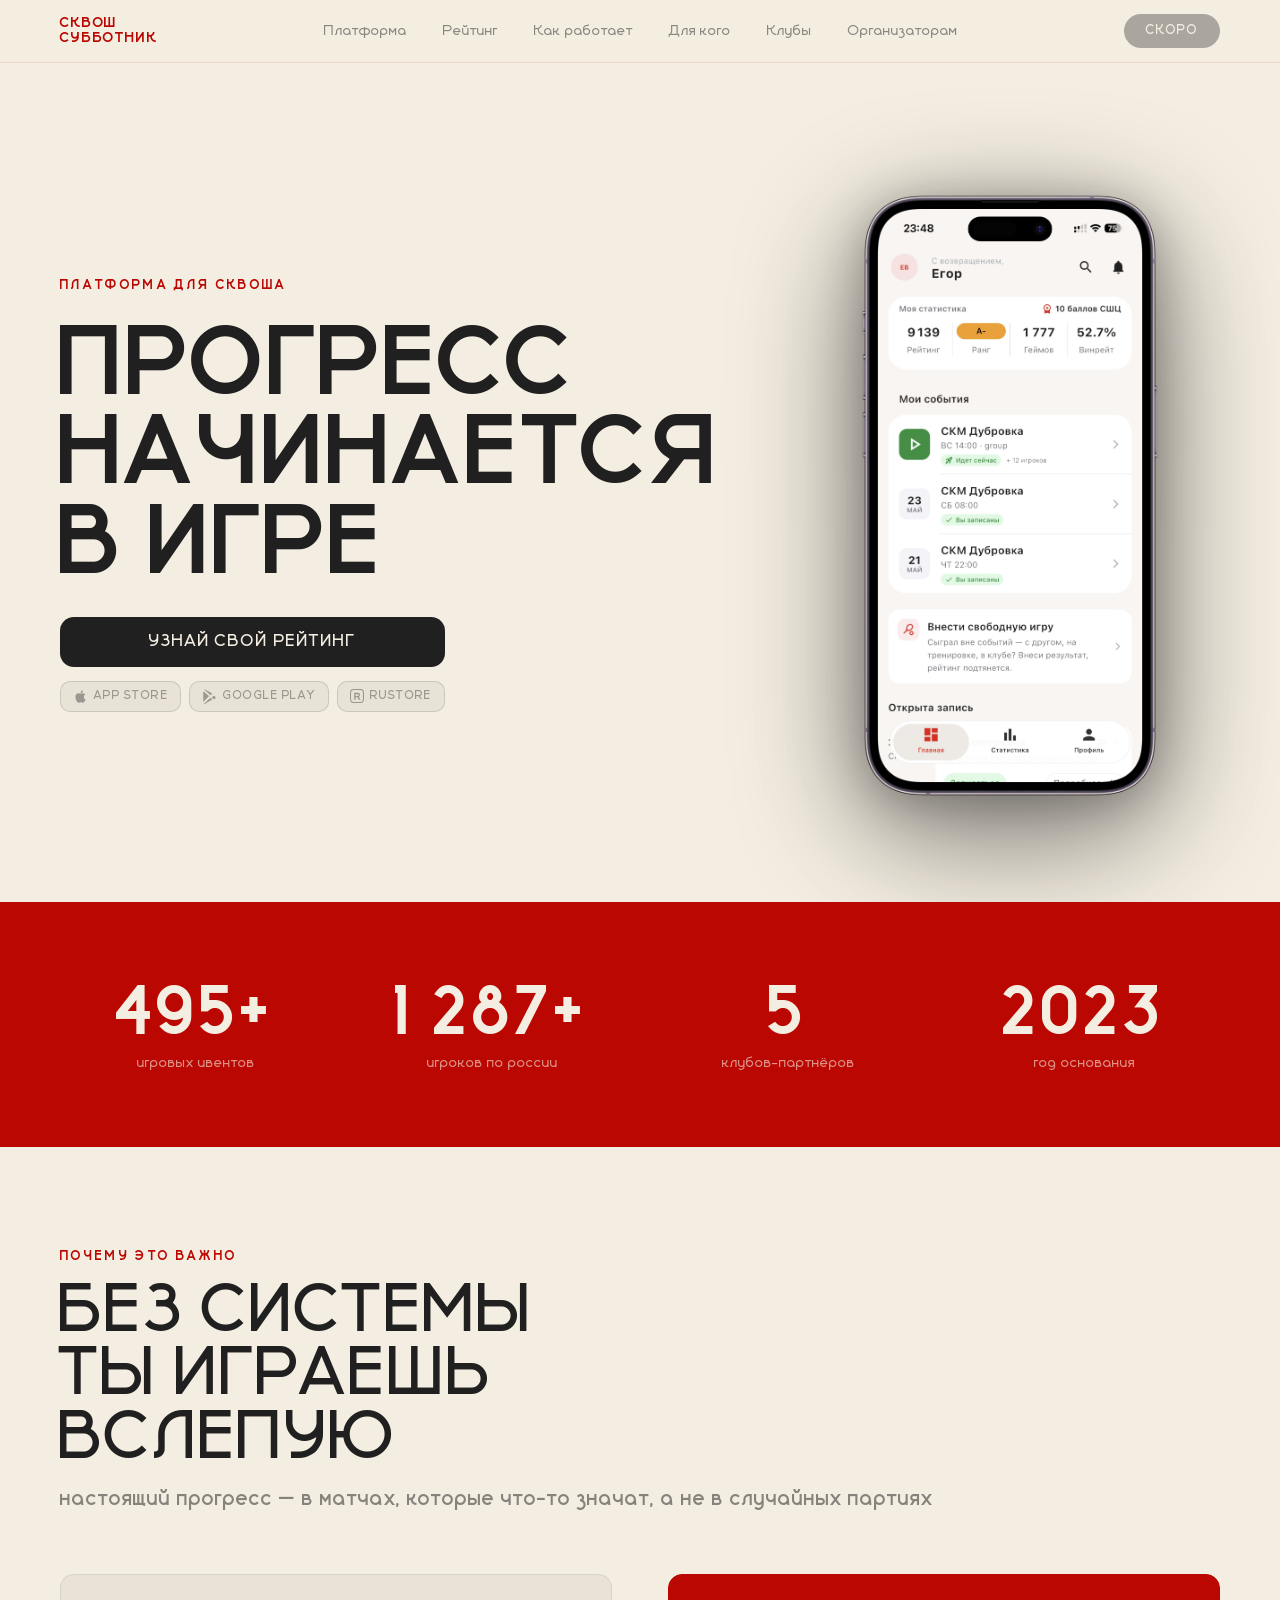
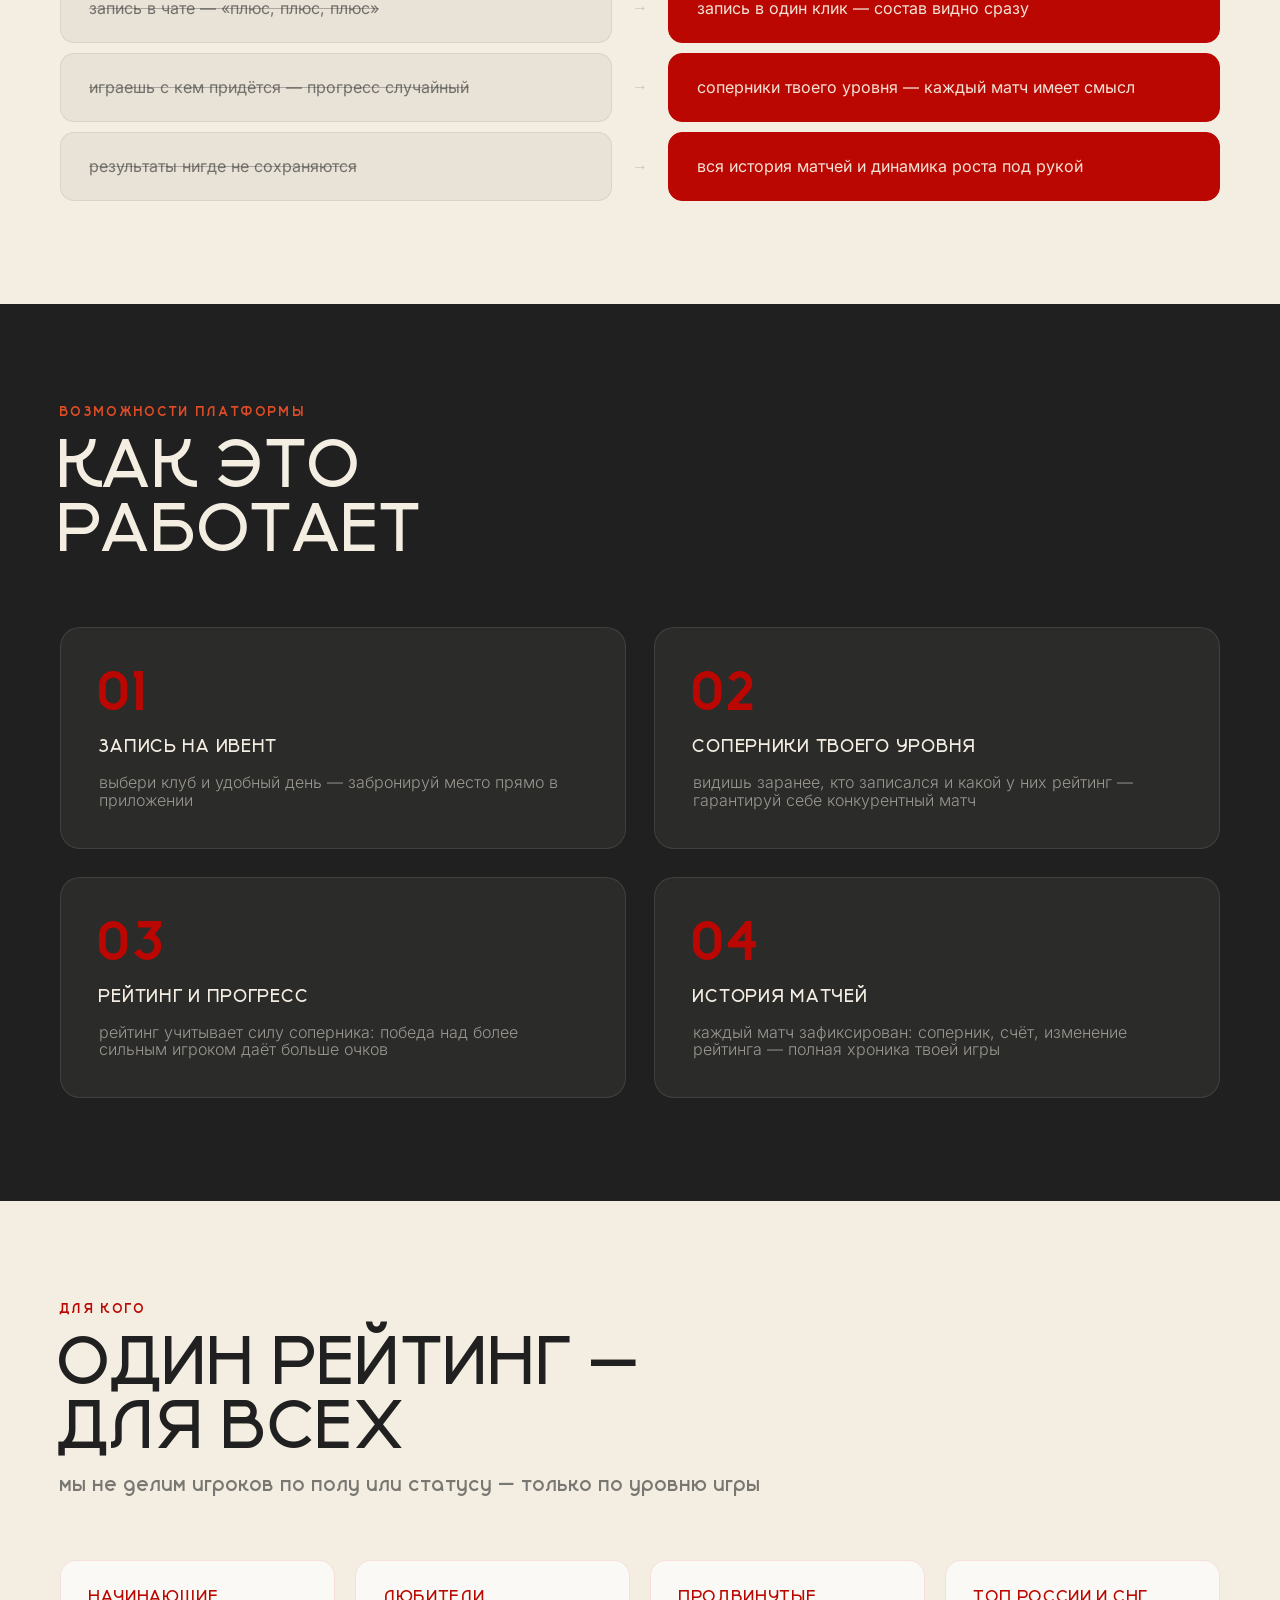
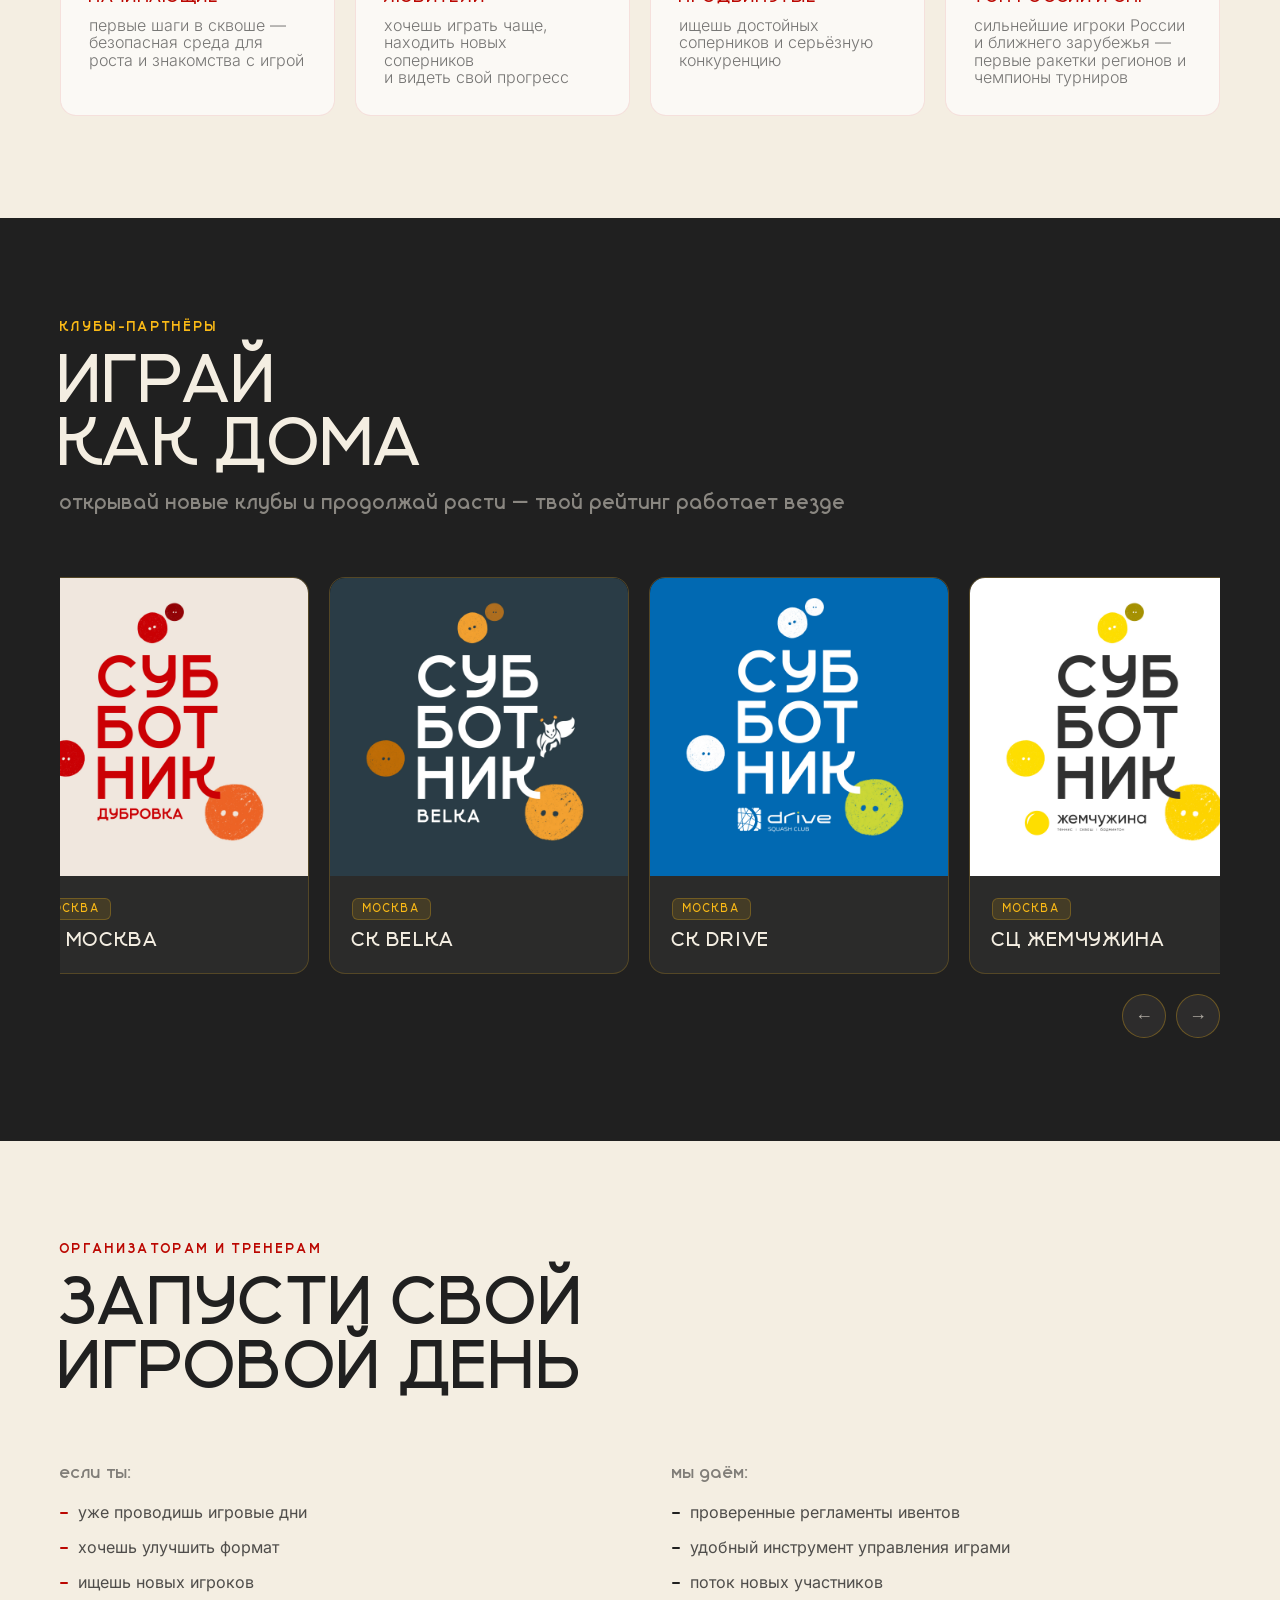
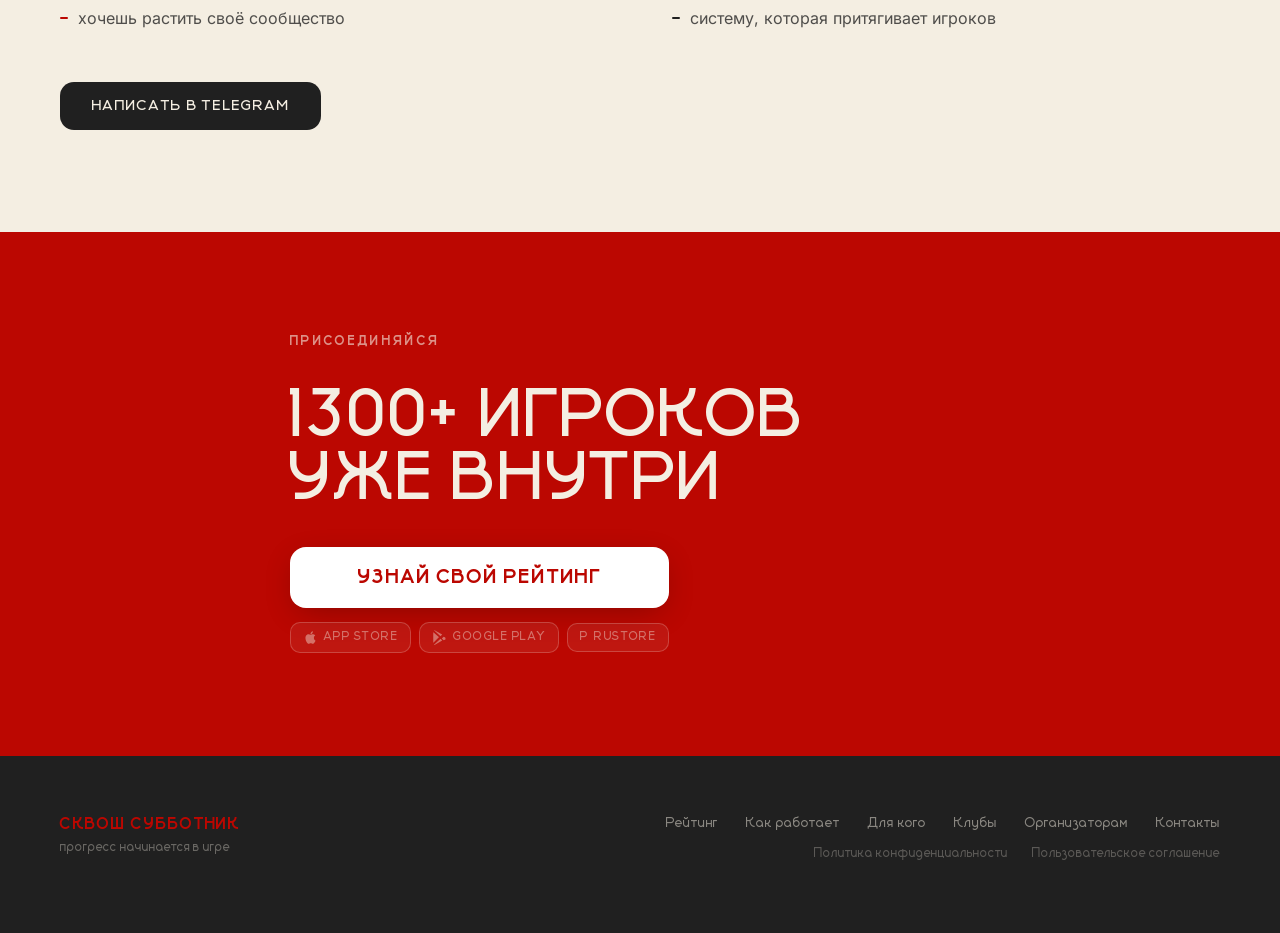
==== commit 9b313d34: "text fix2" ====
--- a/index.html
+++ b/index.html
@@ -14,6 +14,8 @@
     <div class="container header-inner">
       <a class="logo" href="#top">СКВОШ<br>СУББОТНИК</a>
       <nav class="main-nav" aria-label="Основная навигация">
+        <a href="#top">Платформа</a>
+        <a href="#why">Рейтинг</a>
         <a href="#how">Как работает</a>
         <a href="#for-whom">Для кого</a>
         <a href="#where">Клубы</a>
@@ -31,7 +33,6 @@
         <div class="hero-content">
           <p class="eyebrow">платформа для сквоша</p>
           <h1>ПРОГРЕСС<br>НАЧИНАЕТСЯ<br>В ИГРЕ</h1>
-          <p class="hero-lead">получай удовольствие от сквоша по-настоящему</p>
           <div class="hero-cta">
             <a href="https://t.me/squashsubbotnik" class="btn-cta" target="_blank" rel="noopener">
               Узнай свой рейтинг
@@ -86,18 +87,18 @@
     </section>
 
     <!-- ===== PROBLEM / SOLUTION ===== -->
-    <section class="problem">
+    <section class="problem" id="why">
       <div class="container">
         <div class="section-head">
           <p class="eyebrow">почему это важно</p>
           <h2>БЕЗ СИСТЕМЫ<br>ТЫ ИГРАЕШЬ<br>ВСЛЕПУЮ</h2>
-          <p class="problem-insight">игроки растут быстрее в игре, а не на тренировках — но только когда каждый матч что-то значит</p>
+          <p class="problem-insight">настоящий прогресс — в матчах, которые что-то значат, а не в случайных партиях</p>
         </div>
         <div class="problem-grid">
           <div class="problem-row">
             <div class="problem-cell problem-cell--before">запись в чате — «плюс, плюс, плюс»</div>
             <div class="problem-arrow">→</div>
-            <div class="problem-cell problem-cell--after">запись в один клик — кто придёт, видно сразу</div>
+            <div class="problem-cell problem-cell--after">запись в один клик — состав видно сразу</div>
           </div>
           <div class="problem-row">
             <div class="problem-cell problem-cell--before">играешь с кем придётся — прогресс случайный</div>
@@ -109,11 +110,6 @@
             <div class="problem-arrow">→</div>
             <div class="problem-cell problem-cell--after">вся история матчей и динамика роста под рукой</div>
           </div>
-          <div class="problem-row">
-            <div class="problem-cell problem-cell--before">не знаешь свой уровень — выше ты или ниже?</div>
-            <div class="problem-arrow">→</div>
-            <div class="problem-cell problem-cell--after">объективный рейтинг обновляется после каждой игры</div>
-          </div>
         </div>
       </div>
     </section>
@@ -128,23 +124,23 @@
         <div class="features">
           <article class="feature">
             <div class="feature-num">01</div>
-            <h3>ЗАПИСЬ НА ИВЕНТЫ</h3>
-            <p>профессиональные игровые дни в Москве — выбери клуб и время, забронируй место прямо в приложении</p>
+            <h3>ЗАПИСЬ НА ИВЕНТ</h3>
+            <p>выбери клуб и удобный день — забронируй место прямо в приложении</p>
           </article>
           <article class="feature">
             <div class="feature-num">02</div>
             <h3>СОПЕРНИКИ ТВОЕГО УРОВНЯ</h3>
-            <p>система рейтинга подбирает игроков чуть сильнее и чуть слабее тебя — каждый матч конкурентный и полезный для роста</p>
+            <p>видишь заранее, кто записался и какой у них рейтинг — гарантируй себе конкурентный матч</p>
           </article>
           <article class="feature">
             <div class="feature-num">03</div>
             <h3>РЕЙТИНГ И ПРОГРЕСС</h3>
-            <p>рейтинг учитывает силу соперника — победа над сильным игроком даёт больше. ты видишь своё место среди всех и куда растёшь</p>
+            <p>рейтинг учитывает силу соперника: победа над более сильным игроком даёт больше очков</p>
           </article>
           <article class="feature">
             <div class="feature-num">04</div>
             <h3>ИСТОРИЯ МАТЧЕЙ</h3>
-            <p>все твои игры сохраняются — с кем играл, с каким счётом и как менялся рейтинг после каждого матча</p>
+            <p>каждый матч зафиксирован: соперник, счёт, изменение рейтинга — полная хроника твоей игры</p>
           </article>
         </div>
       </div>
@@ -165,15 +161,15 @@
           </div>
           <div class="level">
             <span class="level-name">любители</span>
-            <p>хочешь играть чаще, находить новых соперников и видеть свой прогресс</p>
+            <p>хочешь играть чаще,<br>находить новых соперников<br>и видеть свой прогресс</p>
           </div>
           <div class="level">
             <span class="level-name">продвинутые</span>
             <p>ищешь достойных соперников и серьёзную конкуренцию</p>
           </div>
           <div class="level">
-            <span class="level-name">топ России</span>
-            <p>сильнейшие игроки страны, первые ракетки регионов и чемпионы турниров</p>
+            <span class="level-name">топ России и СНГ</span>
+            <p>сильнейшие игроки России и ближнего зарубежья — первые ракетки регионов и чемпионы турниров</p>
           </div>
         </div>
       </div>
@@ -183,9 +179,9 @@
     <section class="where" id="where">
       <div class="container">
         <div class="section-head">
-          <p class="eyebrow">где мы есть</p>
-          <h2>МОСКВА И КАЗАНЬ</h2>
-          <p class="section-lead">регулярные игровые дни — список клубов постоянно пополняется</p>
+          <p class="eyebrow">клубы-партнёры</p>
+          <h2>ИГРАЙ<br>КАК ДОМА</h2>
+          <p class="section-lead">открывай новые клубы и продолжай расти — твой рейтинг работает везде</p>
         </div>
         <div class="clubs-carousel">
           <div class="clubs-track" id="clubsTrack">
@@ -273,7 +269,7 @@
               <li>уже проводишь игровые дни</li>
               <li>хочешь улучшить формат</li>
               <li>ищешь новых игроков</li>
-              <li>хочешь удерживать аудиторию</li>
+              <li>хочешь растить своё сообщество</li>
             </ul>
           </div>
           <div class="org-col org-col--offer">
@@ -282,7 +278,7 @@
               <li>проверенные регламенты ивентов</li>
               <li>удобный инструмент управления играми</li>
               <li>поток новых участников</li>
-              <li>систему, которая удерживает игроков</li>
+              <li>систему, которая притягивает игроков</li>
             </ul>
           </div>
         </div>
@@ -295,7 +291,6 @@
       <div class="container join-inner">
         <p class="eyebrow">присоединяйся</p>
         <h2>1300+ ИГРОКОВ<br>УЖЕ ВНУТРИ</h2>
-        <p class="join-lead">каждая игра без рейтинга — это шаг назад.<br>приложение выходит скоро — вступай в комьюнити уже сейчас.</p>
         <div class="join-actions">
           <a href="https://t.me/squashsubbotnik" class="btn-join" target="_blank" rel="noopener">Узнай свой рейтинг</a>
           <div class="store-badges store-badges--light">
@@ -322,17 +317,23 @@
     <div class="container footer-inner">
       <div class="footer-brand">
         <p class="footer-logo">СКВОШ СУББОТНИК</p>
-        <p class="footer-tagline">сквош, поддержка, рост</p>
-      </div>
-      <nav class="footer-nav" aria-label="Навигация в футере">
-        <a href="#how">Как работает</a>
-        <a href="#for-whom">Для кого</a>
-        <a href="#where">Клубы</a>
-        <a href="#organizers">Организаторам</a>
-        <a href="https://t.me/squashsubbotnik" target="_blank" rel="noopener">Telegram</a>
-      </nav>
+        <p class="footer-tagline">прогресс начинается в игре</p>
+      </div>
+      <div class="footer-right">
+        <nav class="footer-nav" aria-label="Навигация в футере">
+          <a href="#why">Рейтинг</a>
+          <a href="#how">Как работает</a>
+          <a href="#for-whom">Для кого</a>
+          <a href="#where">Клубы</a>
+          <a href="#organizers">Организаторам</a>
+          <a href="contacts.html">Контакты</a>
+        </nav>
+        <div class="footer-legal">
+          <a href="privacy.html">Политика конфиденциальности</a>
+          <a href="terms.html">Пользовательское соглашение</a>
+        </div>
+      </div>
     </div>
-    <p class="footer-copy">© СКВОШ СУББОТНИК, 2025</p>
   </footer>
 
   <script src="script.js"></script>
--- a/styles.css
+++ b/styles.css
@@ -423,15 +423,15 @@
   font-family: "Inter", sans-serif;
   font-weight: 400;
   font-size: clamp(14px, 1.4vw, 16px);
-  line-height: 1.3;
+  line-height: 1.45;
 }
 
 .problem-cell--before {
   background: rgba(32, 32, 32, 0.05);
   border: 1px solid rgba(32, 32, 32, 0.08);
-  color: rgba(32, 32, 32, 0.42);
+  color: rgba(32, 32, 32, 0.58);
   text-decoration: line-through;
-  text-decoration-color: rgba(32, 32, 32, 0.22);
+  text-decoration-color: rgba(32, 32, 32, 0.3);
   text-decoration-thickness: 1px;
 }
 
@@ -653,7 +653,9 @@
 .org-col li {
   padding-left: 18px;
   position: relative;
-  color: rgba(32, 32, 32, 0.72);
+  font-weight: 400;
+  line-height: 1.45;
+  color: rgba(32, 32, 32, 0.78);
 }
 .org-col li::before {
   content: "";
@@ -705,15 +707,17 @@
 
 .join-actions {
   display: flex;
-  flex-wrap: wrap;
-  gap: 16px;
-  align-items: center;
+  flex-direction: column;
+  gap: 14px;
+  width: fit-content;
+  align-items: stretch;
 }
 
 /* Big CTA button on red background */
 .btn-join {
-  display: inline-flex;
-  align-items: center;
+  display: flex;
+  align-items: center;
+  justify-content: center;
   padding: 20px 40px;
   border-radius: 16px;
   background: #fff;
@@ -750,6 +754,13 @@
   margin-bottom: clamp(32px, 4vw, 48px);
 }
 
+.footer-right {
+  display: flex;
+  flex-direction: column;
+  align-items: flex-end;
+  gap: 16px;
+}
+
 .footer-logo {
   font-family: "Cruinn", sans-serif;
   font-weight: 900;
@@ -771,6 +782,7 @@
   display: flex;
   flex-wrap: wrap;
   gap: 10px 28px;
+  justify-content: flex-end;
 }
 .footer-nav a {
   font-family: "Cruinn", sans-serif;
@@ -781,12 +793,158 @@
 }
 .footer-nav a:hover { color: var(--beige); }
 
-.footer-copy {
-  text-align: center;
-  font-size: 12px;
-  color: rgba(244, 238, 226, 0.2);
-  border-top: 1px solid rgba(244, 238, 226, 0.07);
-  padding-top: 24px;
+.footer-legal {
+  display: flex;
+  flex-wrap: wrap;
+  gap: 6px 24px;
+  justify-content: flex-end;
+}
+.footer-legal a {
+  font-family: "Cruinn", sans-serif;
+  font-weight: 500;
+  font-size: 13px;
+  color: rgba(244, 238, 226, 0.28);
+  transition: color 0.2s;
+}
+.footer-legal a:hover { color: rgba(244, 238, 226, 0.55); }
+
+
+/* =====================================================
+   INNER PAGES  (contacts, privacy, terms)
+   ===================================================== */
+.page-hero {
+  background: var(--beige);
+  padding-top: clamp(80px, 10vw, 140px);
+  padding-bottom: clamp(64px, 8vw, 100px);
+}
+.page-hero h1 { color: var(--black); }
+.page-hero .section-lead { max-width: 560px; margin-top: 16px; }
+
+/* Page breadcrumb nav */
+.page-breadcrumb {
+  border-bottom: 1px solid rgba(32, 32, 32, 0.08);
+  padding: 11px 0;
+  background: var(--beige);
+}
+.page-breadcrumb .container {
+  display: flex;
+  align-items: center;
+  justify-content: space-between;
+  gap: 16px;
+  flex-wrap: wrap;
+}
+.breadcrumb-back {
+  font-family: "Cruinn", sans-serif;
+  font-weight: 500;
+  font-size: 13px;
+  color: rgba(32, 32, 32, 0.45);
+  transition: color 0.2s;
+}
+.breadcrumb-back:hover { color: var(--black); }
+
+.breadcrumb-pages {
+  display: flex;
+  flex-wrap: wrap;
+  gap: 6px 20px;
+}
+.breadcrumb-pages a {
+  font-family: "Cruinn", sans-serif;
+  font-weight: 500;
+  font-size: 13px;
+  color: rgba(32, 32, 32, 0.4);
+  transition: color 0.2s;
+}
+.breadcrumb-pages a:hover { color: var(--black); }
+.breadcrumb-pages a.active {
+  color: var(--red);
+  font-weight: 700;
+}
+
+/* Contacts */
+.contact-cards {
+  display: flex;
+  flex-direction: column;
+  gap: 16px;
+  margin-top: clamp(40px, 5vw, 56px);
+  max-width: 480px;
+}
+.contact-card {
+  display: flex;
+  align-items: center;
+  gap: 20px;
+  padding: 24px 28px;
+  border-radius: 16px;
+  background: rgba(255, 255, 255, 0.7);
+  border: 1px solid rgba(187, 7, 1, 0.1);
+  transition: background 0.2s, border-color 0.2s, transform 0.15s;
+}
+.contact-card:hover {
+  background: #fff;
+  border-color: rgba(187, 7, 1, 0.22);
+  transform: translateY(-2px);
+}
+.contact-icon {
+  width: 44px;
+  height: 44px;
+  border-radius: 12px;
+  background: var(--red);
+  color: var(--beige);
+  display: flex;
+  align-items: center;
+  justify-content: center;
+  flex-shrink: 0;
+}
+.contact-type {
+  display: block;
+  font-family: "Cruinn", sans-serif;
+  font-weight: 700;
+  font-size: 15px;
+  text-transform: uppercase;
+  letter-spacing: 0.04em;
+  color: var(--black);
+}
+.contact-value {
+  display: block;
+  font-family: "Inter", sans-serif;
+  font-weight: 400;
+  font-size: 14px;
+  color: rgba(32, 32, 32, 0.55);
+  margin-top: 3px;
+}
+
+/* Legal pages */
+.legal-content {
+  background: var(--beige);
+  padding-bottom: clamp(64px, 8vw, 120px);
+}
+.legal-content h2 {
+  font-size: clamp(22px, 3vw, 32px);
+  margin-top: clamp(32px, 4vw, 48px);
+  margin-bottom: 16px;
+}
+.legal-content p,
+.legal-content li {
+  font-weight: 400;
+  font-size: clamp(14px, 1.4vw, 16px);
+  line-height: 1.65;
+  color: rgba(32, 32, 32, 0.72);
+  max-width: 720px;
+}
+.legal-content ul { padding-left: 20px; list-style: disc; }
+.legal-content li { margin-bottom: 8px; }
+.legal-placeholder {
+  display: inline-flex;
+  align-items: center;
+  gap: 10px;
+  margin-top: clamp(32px, 4vw, 48px);
+  padding: 18px 28px;
+  border-radius: 14px;
+  background: rgba(32, 32, 32, 0.05);
+  border: 1px solid rgba(32, 32, 32, 0.08);
+  font-family: "Cruinn", sans-serif;
+  font-weight: 600;
+  font-size: 14px;
+  color: rgba(32, 32, 32, 0.45);
 }
 
 /* =====================================================
@@ -814,6 +972,10 @@
   .org-grid { grid-template-columns: 1fr; gap: 32px; }
   .levels   { grid-template-columns: 1fr; }
   .footer-inner { flex-direction: column; gap: 20px; }
+  /* align footer links to the left when stacked in mobile column */
+  .footer-right  { align-items: flex-start; }
+  .footer-nav    { justify-content: flex-start; }
+  .footer-legal  { justify-content: flex-start; }
 }
 
 @media (max-width: 640px) {
@@ -836,5 +998,4 @@
   }
   .iphone-stage  { border-radius: 44px; }
   .iphone-mockup { width: min(260px, 75vw); }
-  .join-actions { flex-direction: column; align-items: flex-start; }
-}
+}
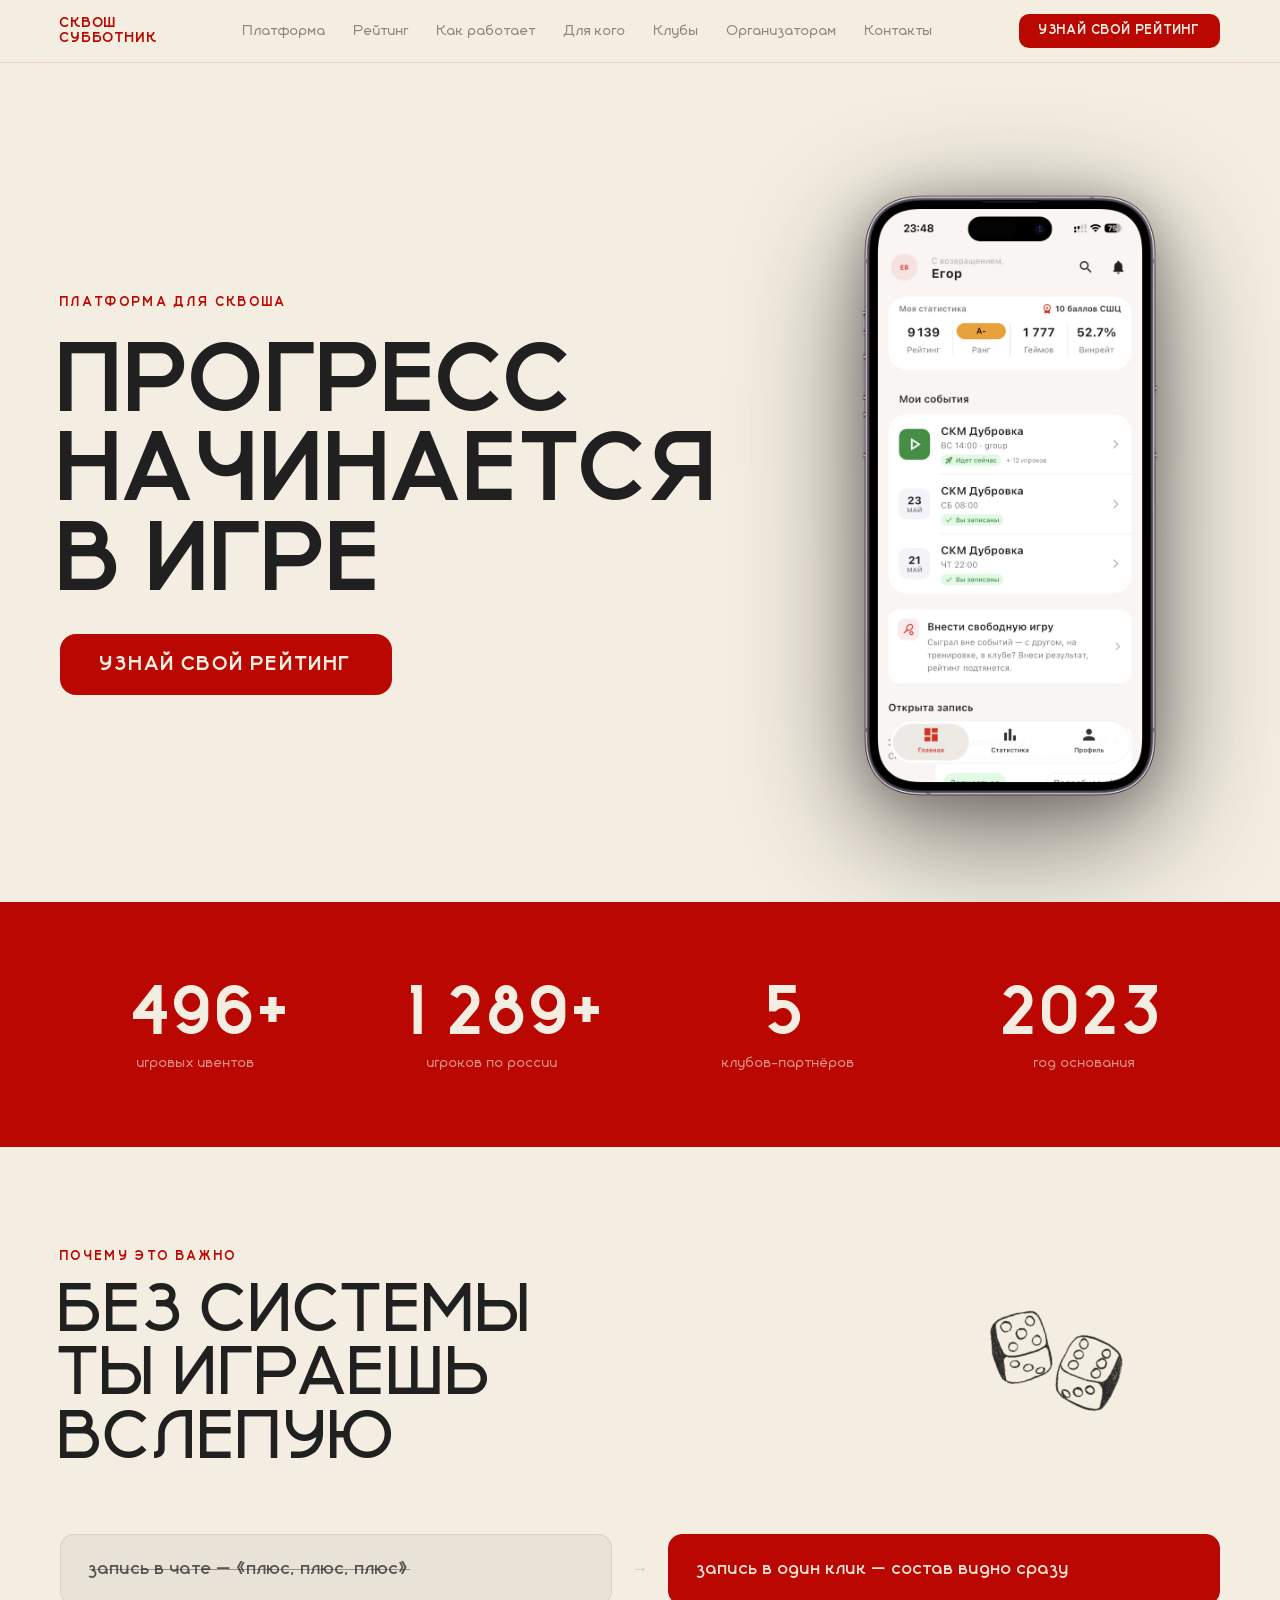
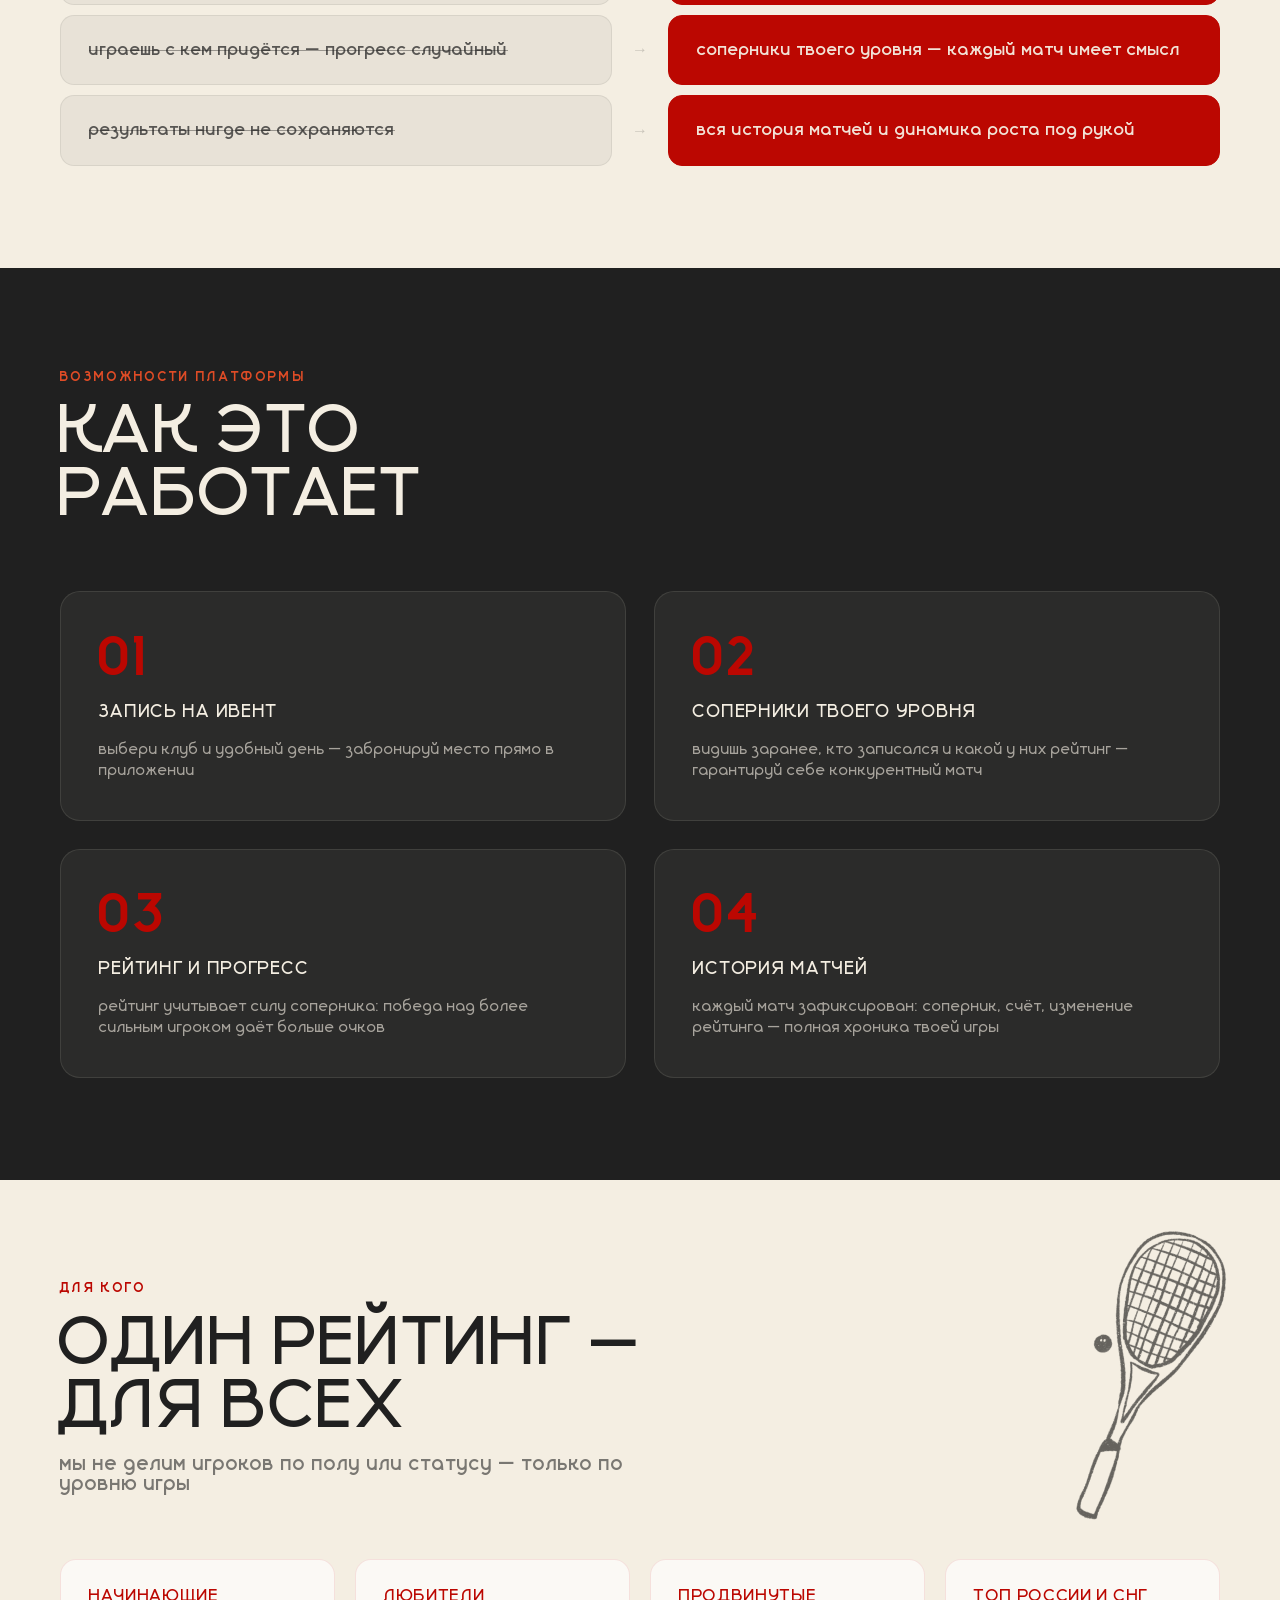
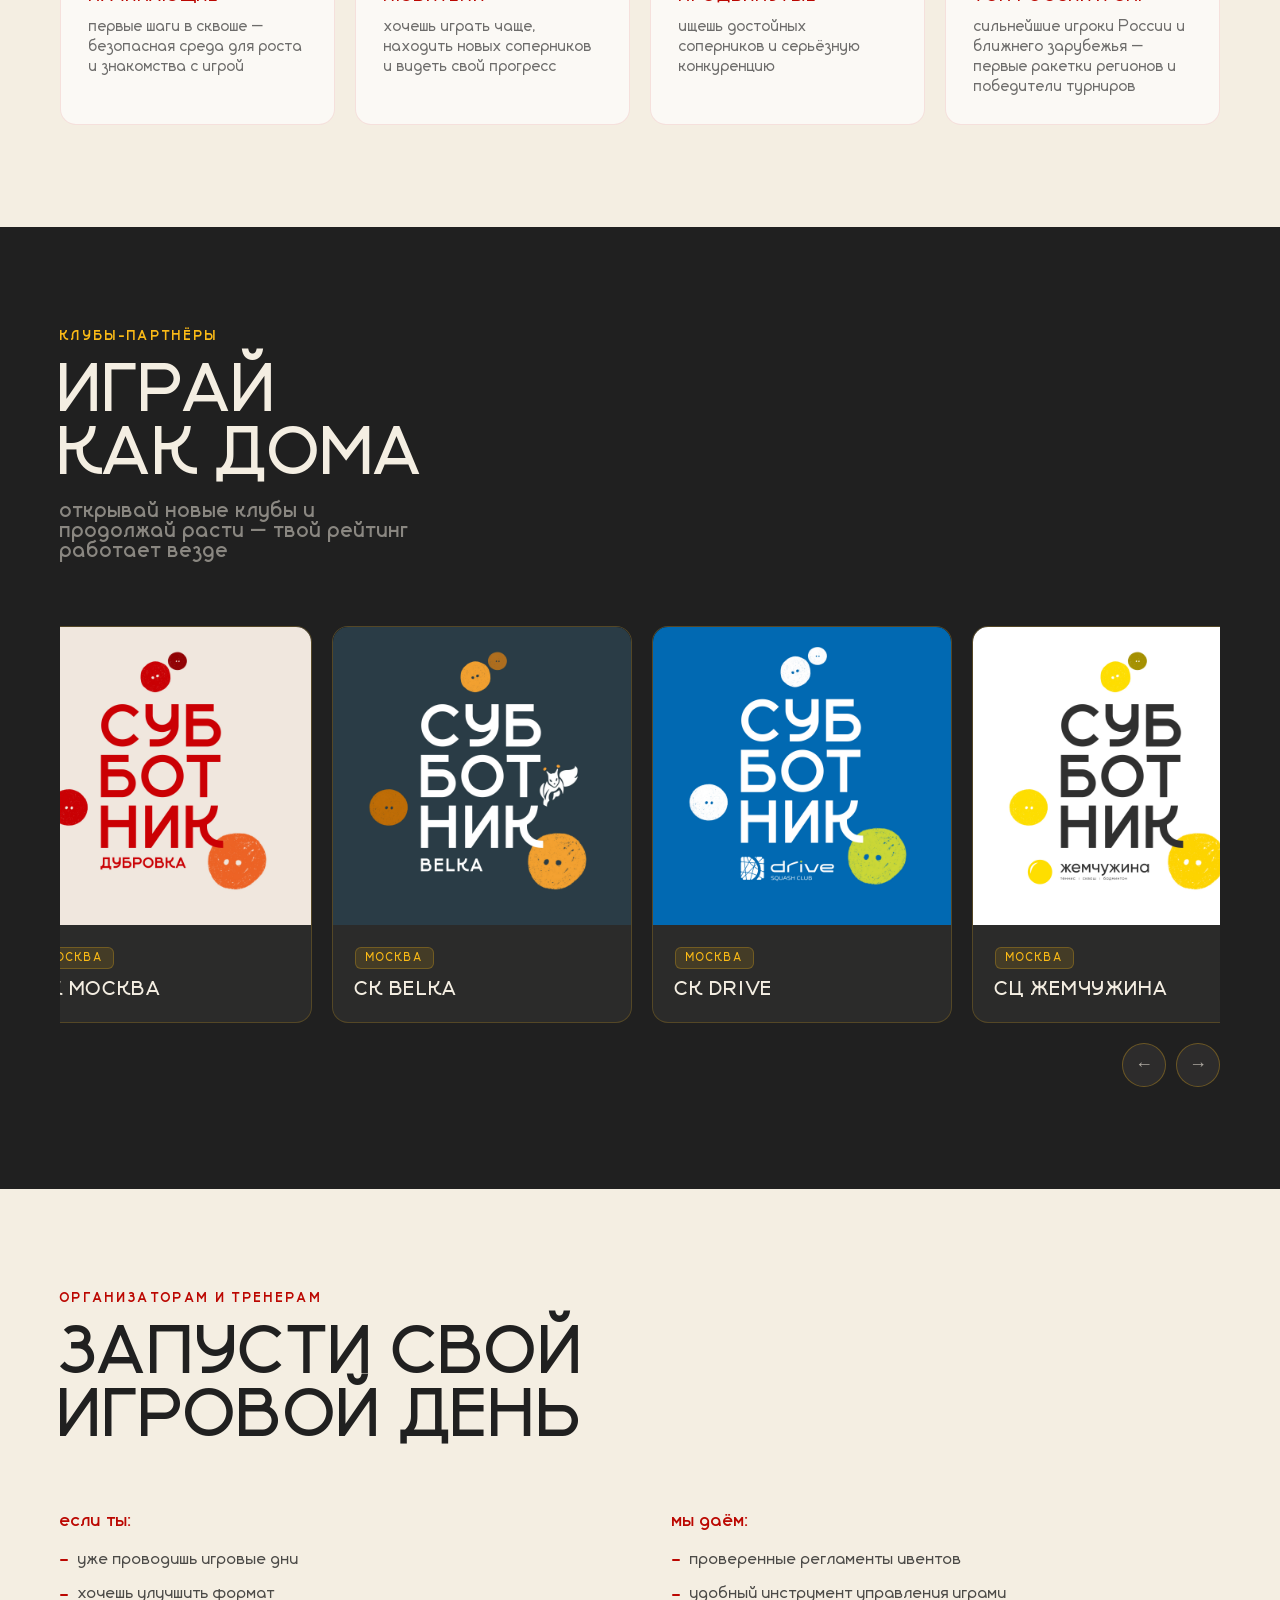
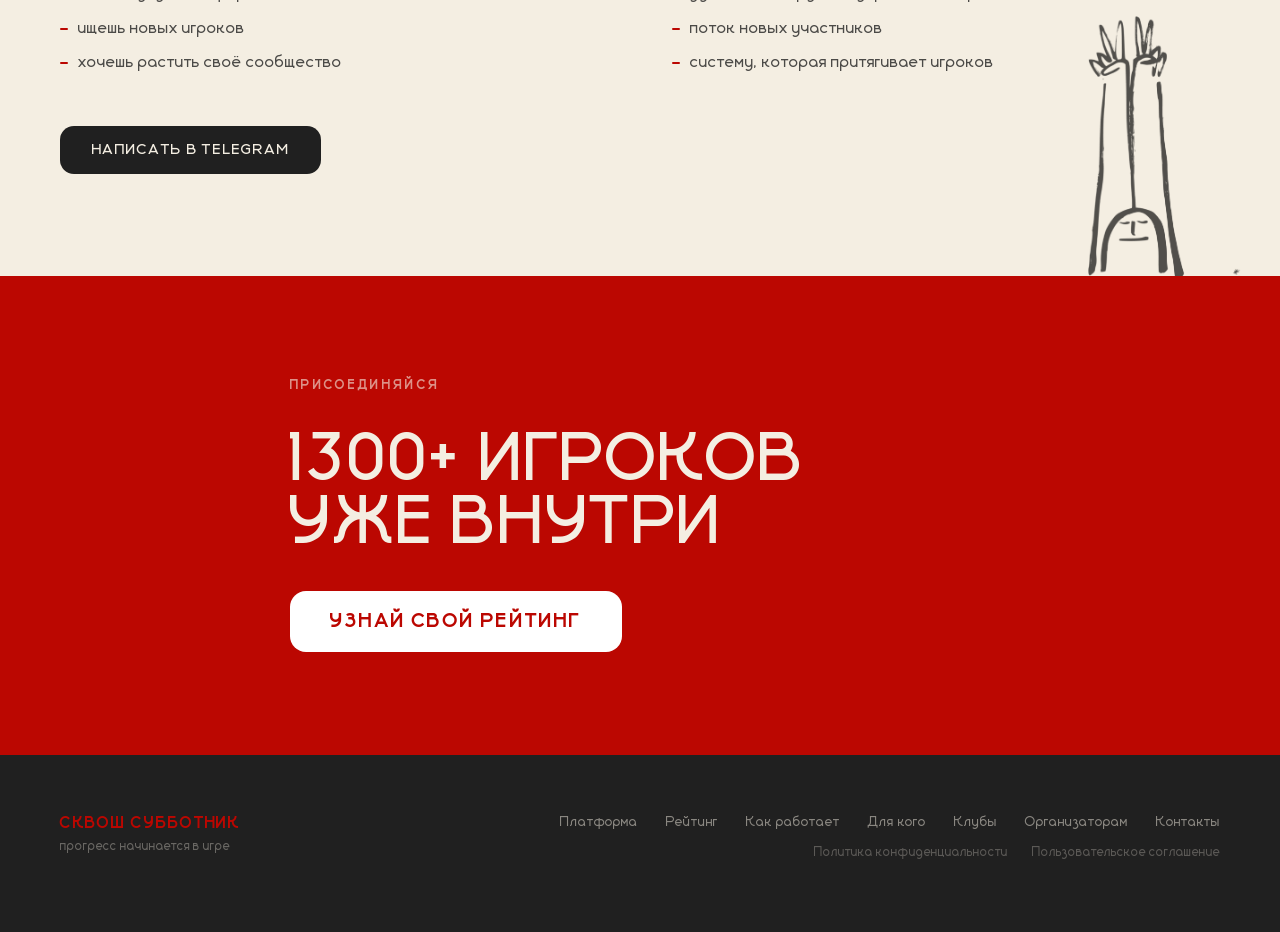
==== commit 3ac9a8ca: "improved structure and fixes for mobile" ====
--- a/index.html
+++ b/index.html
@@ -3,27 +3,14 @@
 <head>
   <meta charset="UTF-8" />
   <meta name="viewport" content="width=device-width, initial-scale=1.0" />
-  <meta name="description" content="СКВОШ СУББОТНИК — платформа для игры в сквош в Москве. Запись на игровые дни, рейтинг и соперники своего уровня." />
+  <meta name="description" content="СКВОШ СУББОТНИК — платформа для игры в сквош. Запись на игровые дни, рейтинг и соперники своего уровня." />
   <title>СКВОШ СУББОТНИК</title>
   <link rel="icon" type="image/jpeg" href="assets/subbotnik-light.jpeg" />
   <link rel="stylesheet" href="styles.css" />
 </head>
-<body>
-
-  <header class="site-header">
-    <div class="container header-inner">
-      <a class="logo" href="#top">СКВОШ<br>СУББОТНИК</a>
-      <nav class="main-nav" aria-label="Основная навигация">
-        <a href="#top">Платформа</a>
-        <a href="#why">Рейтинг</a>
-        <a href="#how">Как работает</a>
-        <a href="#for-whom">Для кого</a>
-        <a href="#where">Клубы</a>
-        <a href="#organizers">Организаторам</a>
-      </nav>
-      <button class="btn-soon" disabled>Скоро</button>
-    </div>
-  </header>
+<body data-page="home">
+
+  <div id="header-mount"></div>
 
   <main>
 
@@ -37,23 +24,6 @@
             <a href="https://t.me/squashsubbotnik" class="btn-cta" target="_blank" rel="noopener">
               Узнай свой рейтинг
             </a>
-            <div class="store-badges">
-              <button class="btn-badge" disabled aria-label="App Store — скоро">
-                <svg width="15" height="15" viewBox="0 0 24 24" fill="currentColor" aria-hidden="true"><path d="M18.71 19.5c-.83 1.24-1.71 2.45-3.05 2.47-1.34.03-1.77-.79-3.29-.79-1.53 0-2 .77-3.27.82-1.31.05-2.3-1.32-3.14-2.53C4.25 17 2.94 12.45 4.7 9.39c.87-1.52 2.43-2.48 4.12-2.51 1.28-.02 2.5.87 3.29.87.78 0 2.26-1.07 3.8-.91.65.03 2.47.26 3.64 1.98-.09.06-2.17 1.28-2.15 3.81.03 3.02 2.65 4.03 2.68 4.04-.03.07-.42 1.44-1.38 2.83M13 3.5c.73-.83 1.94-1.46 2.94-1.5.13 1.17-.34 2.35-1.04 3.19-.69.85-1.83 1.51-2.95 1.42-.15-1.15.41-2.35 1.05-3.11z"/></svg>
-                App Store
-              </button>
-              <button class="btn-badge" disabled aria-label="Google Play — скоро">
-                <svg width="15" height="15" viewBox="0 0 24 24" fill="currentColor" aria-hidden="true"><path d="M3.18 23.76c.3.17.65.19.98.08l12.15-7.01-2.69-2.69-10.44 9.62zm-1.1-20.1a1.5 1.5 0 0 0-.08.47v15.74c0 .17.03.33.08.47l.07.07 8.82-8.82v-.2L2.15 3.59l-.07.07zm19.16 8.43-2.54-1.47-2.97 2.97 2.97 2.97 2.57-1.48c.73-.42.73-1.57-.03-1.99zM4.16.24 16.31 7.25l-2.69 2.69L3.18.32c.33-.11.68-.09.98.08z"/></svg>
-                Google Play
-              </button>
-              <button class="btn-badge" disabled aria-label="RuStore — скоро">
-                <svg width="14" height="14" viewBox="0 0 20 20" aria-hidden="true">
-                  <rect x="0.75" y="0.75" width="18.5" height="18.5" rx="4.5" fill="none" stroke="currentColor" stroke-width="1.5"/>
-                  <path fill="currentColor" d="M6 5.5h5.2c1.8 0 3.1 1.2 3.1 2.9 0 1.1-.6 2.1-1.6 2.6L15 15.5h-2.4l-2.1-4H8v4H6V5.5zm2 2v2.6h3.1c.8 0 1.4-.55 1.4-1.3s-.6-1.3-1.4-1.3H8z"/>
-                </svg>
-                RuStore
-              </button>
-            </div>
           </div>
         </div>
         <div class="hero-visual">
@@ -68,19 +38,19 @@
     <section class="stats">
       <div class="container stats-inner">
         <div class="stat">
-          <span class="stat-num" data-target="500" data-suffix="+">500+</span>
+          <span class="stat-num"><span class="stat-val" data-target="500">500</span><span class="stat-plus">+</span></span>
           <span class="stat-label">игровых ивентов</span>
         </div>
         <div class="stat">
-          <span class="stat-num" data-target="1300" data-suffix="+">1300+</span>
+          <span class="stat-num"><span class="stat-val" data-target="1300">1300</span><span class="stat-plus">+</span></span>
           <span class="stat-label">игроков по России</span>
         </div>
         <div class="stat">
-          <span class="stat-num" data-target="5">5</span>
+          <span class="stat-num"><span class="stat-val" data-target="5">5</span></span>
           <span class="stat-label">клубов-партнёров</span>
         </div>
         <div class="stat">
-          <span class="stat-num" data-target="2023" data-noanimate>2023</span>
+          <span class="stat-num"><span class="stat-val" data-target="2023" data-noanimate>2023</span></span>
           <span class="stat-label">год основания</span>
         </div>
       </div>
@@ -92,7 +62,6 @@
         <div class="section-head">
           <p class="eyebrow">почему это важно</p>
           <h2>БЕЗ СИСТЕМЫ<br>ТЫ ИГРАЕШЬ<br>ВСЛЕПУЮ</h2>
-          <p class="problem-insight">настоящий прогресс — в матчах, которые что-то значат, а не в случайных партиях</p>
         </div>
         <div class="problem-grid">
           <div class="problem-row">
@@ -112,6 +81,7 @@
           </div>
         </div>
       </div>
+      <img src="assets/dices.png" class="section-illo illo-dices" alt="" aria-hidden="true" />
     </section>
 
     <!-- ===== HOW IT WORKS ===== -->
@@ -169,10 +139,11 @@
           </div>
           <div class="level">
             <span class="level-name">топ России и СНГ</span>
-            <p>сильнейшие игроки России и ближнего зарубежья — первые ракетки регионов и чемпионы турниров</p>
-          </div>
-        </div>
-      </div>
+            <p>сильнейшие игроки России и ближнего зарубежья — первые ракетки регионов и победители турниров</p>
+          </div>
+        </div>
+      </div>
+      <img src="assets/racket-with-ball.png" class="section-illo illo-racket-ball" alt="" aria-hidden="true" />
     </section>
 
     <!-- ===== WHERE ===== -->
@@ -186,7 +157,7 @@
         <div class="clubs-carousel">
           <div class="clubs-track" id="clubsTrack">
 
-            <div class="club-card">
+            <a class="club-card" data-club="moskva" target="_blank" rel="noopener">
               <div class="club-img-wrap">
                 <img src="assets/subbotnik-Dubrovka.jpg" alt="СК Москва" class="club-img" loading="lazy" />
               </div>
@@ -194,9 +165,9 @@
                 <span class="location-badge">Москва</span>
                 <span class="location-name">СК Москва</span>
               </div>
-            </div>
-
-            <div class="club-card">
+            </a>
+
+            <a class="club-card" data-club="belka" target="_blank" rel="noopener">
               <div class="club-img-wrap">
                 <img src="assets/subbotnik-Belka.jpg" alt="СК Belka" class="club-img" loading="lazy" />
               </div>
@@ -204,9 +175,9 @@
                 <span class="location-badge">Москва</span>
                 <span class="location-name">СК Belka</span>
               </div>
-            </div>
-
-            <div class="club-card">
+            </a>
+
+            <a class="club-card" data-club="drive" target="_blank" rel="noopener">
               <div class="club-img-wrap">
                 <img src="assets/subbotnik-drive.jpg" alt="СК Drive" class="club-img" loading="lazy" />
               </div>
@@ -214,9 +185,9 @@
                 <span class="location-badge">Москва</span>
                 <span class="location-name">СК Drive</span>
               </div>
-            </div>
-
-            <div class="club-card">
+            </a>
+
+            <a class="club-card" data-club="pearl" target="_blank" rel="noopener">
               <div class="club-img-wrap">
                 <img src="assets/subbotnik-pearl.jpg" alt="СЦ Жемчужина" class="club-img" loading="lazy" />
               </div>
@@ -224,9 +195,9 @@
                 <span class="location-badge">Москва</span>
                 <span class="location-name">СЦ Жемчужина</span>
               </div>
-            </div>
-
-            <div class="club-card">
+            </a>
+
+            <a class="club-card" data-club="twelve" target="_blank" rel="noopener">
               <div class="club-img-wrap">
                 <img src="assets/subbotnik-12-10.jpg" alt="СК «12:10»" class="club-img" loading="lazy" />
               </div>
@@ -234,9 +205,9 @@
                 <span class="location-badge">Москва</span>
                 <span class="location-name">СК «12:10»</span>
               </div>
-            </div>
-
-            <div class="club-card">
+            </a>
+
+            <a class="club-card" data-club="arten" target="_blank" rel="noopener">
               <div class="club-img-wrap">
                 <img src="assets/subbotnik-Kazan.jpg" alt="СК Артен" class="club-img" loading="lazy" />
               </div>
@@ -244,7 +215,7 @@
                 <span class="location-badge location-badge--city">Казань</span>
                 <span class="location-name">СК Артен</span>
               </div>
-            </div>
+            </a>
 
           </div>
           <div class="clubs-nav">
@@ -284,6 +255,7 @@
         </div>
         <a href="https://t.me/squashsubbotnik" class="btn-primary" target="_blank" rel="noopener">Написать в Telegram</a>
       </div>
+      <img src="assets/man-with-hands-up.png" class="section-illo illo-handsup" alt="" aria-hidden="true" />
     </section>
 
     <!-- ===== JOIN ===== -->
@@ -293,49 +265,69 @@
         <h2>1300+ ИГРОКОВ<br>УЖЕ ВНУТРИ</h2>
         <div class="join-actions">
           <a href="https://t.me/squashsubbotnik" class="btn-join" target="_blank" rel="noopener">Узнай свой рейтинг</a>
-          <div class="store-badges store-badges--light">
-            <button class="btn-badge btn-badge--light" disabled aria-label="App Store — скоро">
-              <svg width="15" height="15" viewBox="0 0 24 24" fill="currentColor" aria-hidden="true"><path d="M18.71 19.5c-.83 1.24-1.71 2.45-3.05 2.47-1.34.03-1.77-.79-3.29-.79-1.53 0-2 .77-3.27.82-1.31.05-2.3-1.32-3.14-2.53C4.25 17 2.94 12.45 4.7 9.39c.87-1.52 2.43-2.48 4.12-2.51 1.28-.02 2.5.87 3.29.87.78 0 2.26-1.07 3.8-.91.65.03 2.47.26 3.64 1.98-.09.06-2.17 1.28-2.15 3.81.03 3.02 2.65 4.03 2.68 4.04-.03.07-.42 1.44-1.38 2.83M13 3.5c.73-.83 1.94-1.46 2.94-1.5.13 1.17-.34 2.35-1.04 3.19-.69.85-1.83 1.51-2.95 1.42-.15-1.15.41-2.35 1.05-3.11z"/></svg>
-              App Store
-            </button>
-            <button class="btn-badge btn-badge--light" disabled aria-label="Google Play — скоро">
-              <svg width="15" height="15" viewBox="0 0 24 24" fill="currentColor" aria-hidden="true"><path d="M3.18 23.76c.3.17.65.19.98.08l12.15-7.01-2.69-2.69-10.44 9.62zm-1.1-20.1a1.5 1.5 0 0 0-.08.47v15.74c0 .17.03.33.08.47l.07.07 8.82-8.82v-.2L2.15 3.59l-.07.07zm19.16 8.43-2.54-1.47-2.97 2.97 2.97 2.97 2.57-1.48c.73-.42.73-1.57-.03-1.99zM4.16.24 16.31 7.25l-2.69 2.69L3.18.32c.33-.11.68-.09.98.08z"/></svg>
-              Google Play
-            </button>
-            <button class="btn-badge btn-badge--light" disabled aria-label="RuStore — скоро">
-              <span class="badge-mono" aria-hidden="true">Р</span>
-              RuStore
-            </button>
-          </div>
         </div>
       </div>
     </section>
 
   </main>
 
-  <footer class="site-footer">
-    <div class="container footer-inner">
-      <div class="footer-brand">
-        <p class="footer-logo">СКВОШ СУББОТНИК</p>
-        <p class="footer-tagline">прогресс начинается в игре</p>
-      </div>
-      <div class="footer-right">
-        <nav class="footer-nav" aria-label="Навигация в футере">
-          <a href="#why">Рейтинг</a>
-          <a href="#how">Как работает</a>
-          <a href="#for-whom">Для кого</a>
-          <a href="#where">Клубы</a>
-          <a href="#organizers">Организаторам</a>
-          <a href="contacts.html">Контакты</a>
-        </nav>
-        <div class="footer-legal">
-          <a href="privacy.html">Политика конфиденциальности</a>
-          <a href="terms.html">Пользовательское соглашение</a>
-        </div>
-      </div>
+  <!-- ===== DOWNLOAD MODAL ===== -->
+  <div class="modal-overlay" id="downloadModal" role="dialog" aria-modal="true" aria-labelledby="modalHeading">
+    <div class="modal-card">
+
+      <button class="modal-close" id="modalClose" aria-label="Закрыть">
+        <svg width="13" height="13" viewBox="0 0 13 13" fill="none" stroke="currentColor" stroke-width="2" stroke-linecap="round" aria-hidden="true">
+          <line x1="1" y1="1" x2="12" y2="12"/><line x1="12" y1="1" x2="1" y2="12"/>
+        </svg>
+      </button>
+
+      <p class="eyebrow">скачать приложение</p>
+      <h2 class="modal-heading" id="modalHeading">СКВОШ<br>СУББОТНИК</h2>
+
+      <div class="modal-stores">
+
+        <a class="modal-store-btn" id="storeIos" href="#" target="_blank" rel="noopener">
+          <span class="modal-store-icon">
+            <svg width="24" height="24" viewBox="0 0 24 24" fill="currentColor" aria-hidden="true"><path d="M18.71 19.5c-.83 1.24-1.71 2.45-3.05 2.47-1.34.03-1.77-.79-3.29-.79-1.53 0-2 .77-3.27.82-1.31.05-2.3-1.32-3.14-2.53C4.25 17 2.94 12.45 4.7 9.39c.87-1.52 2.43-2.48 4.12-2.51 1.28-.02 2.5.87 3.29.87.78 0 2.26-1.07 3.8-.91.65.03 2.47.26 3.64 1.98-.09.06-2.17 1.28-2.15 3.81.03 3.02 2.65 4.03 2.68 4.04-.03.07-.42 1.44-1.38 2.83M13 3.5c.73-.83 1.94-1.46 2.94-1.5.13 1.17-.34 2.35-1.04 3.19-.69.85-1.83 1.51-2.95 1.42-.15-1.15.41-2.35 1.05-3.11z"/></svg>
+          </span>
+          <div class="modal-store-text">
+            <span class="modal-store-name">App Store</span>
+            <span class="modal-store-status">Скоро</span>
+          </div>
+        </a>
+
+        <a class="modal-store-btn" id="storeAndroid" href="#" target="_blank" rel="noopener">
+          <span class="modal-store-icon">
+            <svg width="24" height="24" viewBox="0 0 24 24" fill="currentColor" aria-hidden="true"><path d="M3.18 23.76c.3.17.65.19.98.08l12.15-7.01-2.69-2.69-10.44 9.62zm-1.1-20.1a1.5 1.5 0 0 0-.08.47v15.74c0 .17.03.33.08.47l.07.07 8.82-8.82v-.2L2.15 3.59l-.07.07zm19.16 8.43-2.54-1.47-2.97 2.97 2.97 2.97 2.57-1.48c.73-.42.73-1.57-.03-1.99zM4.16.24 16.31 7.25l-2.69 2.69L3.18.32c.33-.11.68-.09.98.08z"/></svg>
+          </span>
+          <div class="modal-store-text">
+            <span class="modal-store-name">Google Play</span>
+            <span class="modal-store-status">Скоро</span>
+          </div>
+        </a>
+
+        <a class="modal-store-btn" id="storeRustore" href="#" target="_blank" rel="noopener">
+          <span class="modal-store-icon">
+            <svg width="22" height="22" viewBox="0 0 20 20" aria-hidden="true">
+              <rect x="0.75" y="0.75" width="18.5" height="18.5" rx="4.5" fill="none" stroke="currentColor" stroke-width="1.5"/>
+              <path fill="currentColor" d="M6 5.5h5.2c1.8 0 3.1 1.2 3.1 2.9 0 1.1-.6 2.1-1.6 2.6L15 15.5h-2.4l-2.1-4H8v4H6V5.5zm2 2v2.6h3.1c.8 0 1.4-.55 1.4-1.3s-.6-1.3-1.4-1.3H8z"/>
+            </svg>
+          </span>
+          <div class="modal-store-text">
+            <span class="modal-store-name">RuStore</span>
+            <span class="modal-store-status">Скоро</span>
+          </div>
+        </a>
+
+      </div>
+
     </div>
-  </footer>
-
+  </div>
+
+  <div id="footer-mount"></div>
+
+  <script src="config.js"></script>
+  <script src="layout.js"></script>
   <script src="script.js"></script>
 </body>
 </html>
--- a/styles.css
+++ b/styles.css
@@ -36,39 +36,6 @@
   src: url("assets/fonts/Cruinn Black.ttf") format("truetype");
   font-weight: 900;
   font-display: swap;
-}
-
-@font-face {
-  font-family: "Inter";
-  src: url("assets/fonts/Inter-Light-Cyrillic.woff2") format("woff2");
-  font-weight: 300;
-  font-display: swap;
-  unicode-range: U+0400-045F, U+0490-0491, U+04B0-04B1, U+2116;
-}
-@font-face {
-  font-family: "Inter";
-  src: url("assets/fonts/Inter-Light.woff2") format("woff2");
-  font-weight: 300;
-  font-display: swap;
-  unicode-range: U+0000-00FF, U+0131, U+0152-0153, U+02BB-02BC, U+02C6, U+02DA,
-    U+02DC, U+2000-206F, U+2074, U+20AC, U+2122, U+2191, U+2193, U+2212, U+2215,
-    U+FEFF, U+FFFD;
-}
-@font-face {
-  font-family: "Inter";
-  src: url("assets/fonts/Inter-Regular-Cyrillic.woff2") format("woff2");
-  font-weight: 400;
-  font-display: swap;
-  unicode-range: U+0400-045F, U+0490-0491, U+04B0-04B1, U+2116;
-}
-@font-face {
-  font-family: "Inter";
-  src: url("assets/fonts/Inter-Regular.woff2") format("woff2");
-  font-weight: 400;
-  font-display: swap;
-  unicode-range: U+0000-00FF, U+0131, U+0152-0153, U+02BB-02BC, U+02C6, U+02DA,
-    U+02DC, U+2000-206F, U+2074, U+20AC, U+2122, U+2191, U+2193, U+2212, U+2215,
-    U+FEFF, U+FFFD;
 }
 
 /* =====================================================
@@ -85,7 +52,7 @@
   --black:    #202020;
 
   --max-width: 1160px;
-  --gutter: clamp(20px, 5vw, 48px);
+  --gutter: clamp(26px, 5.5vw, 48px);
 }
 
 /* =====================================================
@@ -100,8 +67,8 @@
 html { scroll-behavior: smooth; }
 
 body {
-  font-family: "Inter", "Helvetica Neue", Arial, sans-serif;
-  font-weight: 300;
+  font-family: "Cruinn", "Helvetica Neue", Arial, sans-serif;
+  font-weight: 400;
   background: var(--beige);
   color: var(--black);
   -webkit-font-smoothing: antialiased;
@@ -112,7 +79,7 @@
 a { color: inherit; text-decoration: none; }
 
 button {
-  font-family: "Inter", "Helvetica Neue", Arial, sans-serif;
+  font-family: "Cruinn", "Helvetica Neue", Arial, sans-serif;
   border: none;
   background: none;
   cursor: pointer;
@@ -150,30 +117,19 @@
   letter-spacing: 0.04em;
 }
 
-/* Slogans — Cruinn Bold, lowercase, 90% lh */
-.hero-lead,
-.section-lead,
-.join-lead,
-.problem-insight {
+/* Slogans */
+.section-lead {
   font-family: "Cruinn", sans-serif;
   font-weight: 700;
   text-transform: none;
   line-height: 0.9;
-}
-
-.hero-lead       { font-size: clamp(18px, 2.5vw, 30px); }
-.section-lead    { font-size: clamp(15px, 2vw, 22px); }
-.join-lead       { font-size: clamp(16px, 2.2vw, 26px); }
-.problem-insight {
-  font-size: clamp(16px, 2vw, 22px);
-  color: rgba(32, 32, 32, 0.52);
-  margin-top: 4px;
+  font-size: clamp(15px, 2vw, 22px);
 }
 
 /* Body */
 p, li {
-  font-family: "Inter", sans-serif;
-  font-weight: 300;
+  font-family: "Cruinn", sans-serif;
+  font-weight: 400;
   font-size: clamp(14px, 1.4vw, 16px);
   line-height: 1.1;
 }
@@ -204,6 +160,8 @@
   gap: 16px;
   margin-bottom: clamp(40px, 5vw, 64px);
 }
+/* heading sized to its longest line so JS can cap the lead width to match */
+.section-head h2 { width: fit-content; max-width: 100%; }
 
 /* =====================================================
    HEADER
@@ -240,7 +198,7 @@
 
 .main-nav {
   display: flex;
-  gap: clamp(16px, 3vw, 36px);
+  gap: clamp(14px, 2.2vw, 28px);
 }
 .main-nav a {
   font-family: "Cruinn", sans-serif;
@@ -251,17 +209,23 @@
 }
 .main-nav a:hover { color: var(--black); }
 
-.btn-soon {
-  font-family: "Cruinn", sans-serif;
-  font-weight: 700;
+.btn-header-cta {
+  font-family: "Cruinn", sans-serif;
+  font-weight: 900;
   font-size: 13px;
-  letter-spacing: 0.08em;
-  text-transform: uppercase;
-  padding: 10px 22px;
-  border-radius: 999px;
-  background: var(--black);
+  letter-spacing: 0.06em;
+  text-transform: uppercase;
+  padding: 10px 20px;
+  border-radius: 10px;
+  background: var(--red);
   color: var(--beige);
-  opacity: 0.35;
+  white-space: nowrap;
+  transition: background 0.15s, transform 0.18s, box-shadow 0.18s;
+}
+.btn-header-cta:hover {
+  background: var(--red-dark);
+  transform: translateY(-2px);
+  box-shadow: 0 6px 20px rgba(187, 7, 1, 0.32);
 }
 
 /* =====================================================
@@ -283,9 +247,7 @@
 
 .hero-content { display: grid; gap: 28px; }
 .hero-content h1 { color: var(--black); }
-.hero-lead { color: rgba(32, 32, 32, 0.6); max-width: 420px; }
-
-/* Hero CTA */
+
 .hero-cta {
   display: flex;
   flex-direction: column;
@@ -298,63 +260,35 @@
   display: flex;
   align-items: center;
   justify-content: center;
-  padding: 16px 32px;
-  border-radius: 14px;
-  background: var(--black);
+  padding: 20px 40px;
+  border-radius: 16px;
+  background: var(--red);
   color: var(--beige);
   font-family: "Cruinn", sans-serif;
-  font-weight: 700;
-  font-size: clamp(14px, 1.6vw, 17px);
+  font-weight: 900;
+  font-size: clamp(16px, 2vw, 20px);
   letter-spacing: 0.06em;
   text-transform: uppercase;
-  transition: transform 0.15s, box-shadow 0.15s;
+  transition: background 0.15s, transform 0.18s, box-shadow 0.18s;
 }
 .btn-cta:hover {
-  transform: translateY(-2px);
-  box-shadow: 0 8px 28px rgba(32, 32, 32, 0.22);
-}
-
-/* Store badges — small disabled pills */
-.store-badges {
-  display: flex;
-  gap: 8px;
-  flex-wrap: wrap;
-}
-
-.btn-badge {
-  display: inline-flex;
-  align-items: center;
-  gap: 6px;
-  padding: 7px 12px;
-  border-radius: 10px;
-  border: 1px solid rgba(32, 32, 32, 0.14);
-  background: rgba(32, 32, 32, 0.05);
-  color: rgba(32, 32, 32, 0.38);
-  font-family: "Cruinn", sans-serif;
-  font-weight: 600;
-  font-size: 12px;
-  letter-spacing: 0.04em;
-  text-transform: uppercase;
-  cursor: not-allowed;
-  pointer-events: none;
-}
-
-.btn-badge--light {
-  border-color: rgba(244, 238, 226, 0.22);
-  background: rgba(244, 238, 226, 0.07);
-  color: rgba(244, 238, 226, 0.42);
-}
-
+  background: var(--red-dark);
+  transform: translateY(-3px);
+  box-shadow: 0 12px 36px rgba(187, 7, 1, 0.38);
+}
 
 /* iPhone mockup PNG */
 .hero-visual {
   display: flex;
   justify-content: center;
   align-items: center;
+  position: relative;
 }
 
 .iphone-stage {
   width: fit-content;
+  position: relative;
+  z-index: 1;
   /* no background — the PNG already has its own dark bezel */
   filter: drop-shadow(0 32px 64px rgba(0,0,0,0.45)) drop-shadow(0 8px 24px rgba(0,0,0,0.3));
 }
@@ -383,12 +317,19 @@
 .stat { min-width: 0; }
 
 .stat-num {
-  display: block;
+  display: inline-block;
+  position: relative;          /* anchor for the "+" suffix */
   font-family: "Cruinn", sans-serif;
   font-weight: 900;
   font-size: clamp(40px, 5.5vw, 68px);
   line-height: 1;
   color: var(--beige);
+}
+/* "+" sits outside the digits so the number centers on its digits alone */
+.stat-plus {
+  position: absolute;
+  left: 100%;
+  top: 0;
 }
 .stat-label {
   display: block;
@@ -413,25 +354,25 @@
 .problem-row {
   display: grid;
   grid-template-columns: 1fr 36px 1fr;
-  align-items: center;
+  align-items: stretch;       /* before/after cells match height in a row */
   gap: 10px;
 }
 
 .problem-cell {
   padding: clamp(16px, 2vw, 22px) clamp(20px, 2.5vw, 28px);
   border-radius: 14px;
-  font-family: "Inter", sans-serif;
-  font-weight: 400;
-  font-size: clamp(14px, 1.4vw, 16px);
-  line-height: 1.45;
+  font-family: "Cruinn", sans-serif;
+  font-weight: 700;
+  font-size: clamp(15px, 1.6vw, 19px);
+  line-height: 1.3;
 }
 
 .problem-cell--before {
   background: rgba(32, 32, 32, 0.05);
   border: 1px solid rgba(32, 32, 32, 0.08);
-  color: rgba(32, 32, 32, 0.58);
+  color: rgba(32, 32, 32, 0.72);
   text-decoration: line-through;
-  text-decoration-color: rgba(32, 32, 32, 0.3);
+  text-decoration-color: rgba(32, 32, 32, 0.4);
   text-decoration-thickness: 1px;
 }
 
@@ -442,7 +383,9 @@
 }
 
 .problem-arrow {
-  text-align: center;
+  display: flex;
+  align-items: center;
+  justify-content: center;
   font-family: "Cruinn", sans-serif;
   font-weight: 700;
   font-size: 16px;
@@ -454,8 +397,9 @@
    ===================================================== */
 .how { background: var(--black); }
 
-.how .eyebrow { color: var(--orange); }
-.how h2       { color: var(--beige); }
+.how .eyebrow      { color: var(--orange); }
+.how h2            { color: var(--beige); }
+.how .section-lead { color: rgba(244, 238, 226, 0.45); }
 
 .features {
   display: grid;
@@ -481,7 +425,13 @@
   color: var(--red);
 }
 .feature h3 { color: var(--beige); }
-.feature p  { color: rgba(244, 238, 226, 0.55); }
+.feature p  {
+  font-family: "Cruinn", sans-serif;
+  font-weight: 500;
+  font-size: clamp(14px, 1.5vw, 17px);
+  line-height: 1.25;
+  color: rgba(244, 238, 226, 0.62);
+}
 
 /* =====================================================
    FOR WHOM  —  beige bg
@@ -514,18 +464,23 @@
   letter-spacing: 0.04em;
   color: var(--red);
 }
-.level p { color: rgba(32, 32, 32, 0.6); }
-
-/* =====================================================
-   WHERE  —  dark bg · yellow accents
+.level p {
+  font-family: "Cruinn", sans-serif;
+  font-weight: 500;
+  font-size: clamp(13px, 1.5vw, 16px);
+  line-height: 1.25;
+  color: rgba(32, 32, 32, 0.65);
+}
+
+/* =====================================================
+   WHERE  —  dark bg · clubs carousel
    ===================================================== */
 .where { background: var(--black); }
 
-.where .eyebrow    { color: var(--yellow); }
-.where h2          { color: var(--beige); }
+.where .eyebrow      { color: var(--yellow); }
+.where h2            { color: var(--beige); }
 .where .section-lead { color: rgba(244, 238, 226, 0.5); }
 
-/* ── Clubs carousel ───────────────────────────────── */
 .clubs-carousel { position: relative; }
 
 .clubs-track {
@@ -537,6 +492,7 @@
 }
 
 .club-card {
+  display: block;            /* ensure <a> renders as block */
   flex: 0 0 clamp(220px, 24vw, 300px);
   border-radius: 16px;
   overflow: hidden;
@@ -544,7 +500,7 @@
   border: 1px solid rgba(251, 186, 22, 0.2);
   transition: border-color 0.2s;
 }
-.club-card:hover { border-color: rgba(251, 186, 22, 0.5); }
+.club-card[href]:hover { border-color: rgba(251, 186, 22, 0.5); cursor: pointer; }
 
 .club-img-wrap {
   aspect-ratio: 1 / 1;       /* square container */
@@ -643,7 +599,7 @@
   font-weight: 700;
   font-size: clamp(15px, 1.8vw, 19px);
   text-transform: lowercase;
-  color: rgba(32, 32, 32, 0.55);
+  color: var(--red);
   line-height: 0.9;
   margin-bottom: 20px;
 }
@@ -653,9 +609,11 @@
 .org-col li {
   padding-left: 18px;
   position: relative;
-  font-weight: 400;
-  line-height: 1.45;
-  color: rgba(32, 32, 32, 0.78);
+  font-family: "Cruinn", sans-serif;
+  font-weight: 500;
+  font-size: clamp(14px, 1.5vw, 17px);
+  line-height: 1.3;
+  color: rgba(32, 32, 32, 0.8);
 }
 .org-col li::before {
   content: "";
@@ -668,7 +626,6 @@
   border-radius: 2px;
   background: var(--red);
 }
-.org-col--offer li::before { background: var(--black); }
 
 .btn-primary {
   display: inline-flex;
@@ -703,7 +660,6 @@
 
 .join .eyebrow { color: rgba(244, 238, 226, 0.6); }
 .join h2       { color: var(--beige); }
-.join-lead     { color: rgba(244, 238, 226, 0.78); }
 
 .join-actions {
   display: flex;
@@ -713,7 +669,6 @@
   align-items: stretch;
 }
 
-/* Big CTA button on red background */
 .btn-join {
   display: flex;
   align-items: center;
@@ -725,17 +680,15 @@
   font-family: "Cruinn", sans-serif;
   font-weight: 900;
   font-size: clamp(16px, 2vw, 20px);
-  letter-spacing: 0.04em;
-  text-transform: uppercase;
-  box-shadow: 0 8px 32px -8px rgba(0, 0, 0, 0.3);
-  transition: transform 0.2s, box-shadow 0.2s;
+  letter-spacing: 0.06em;
+  text-transform: uppercase;
+  transition: background 0.15s, transform 0.18s, box-shadow 0.18s;
 }
 .btn-join:hover {
+  background: #f7f0e6;
   transform: translateY(-3px);
-  box-shadow: 0 20px 48px -12px rgba(0, 0, 0, 0.4);
-}
-
-.store-badges--light { align-items: center; }
+  box-shadow: 0 12px 36px rgba(255, 255, 255, 0.38);
+}
 
 /* =====================================================
    FOOTER  —  dark bg
@@ -750,15 +703,19 @@
   justify-content: space-between;
   align-items: flex-start;
   gap: 32px;
-  flex-wrap: wrap;
+  flex-wrap: nowrap;
   margin-bottom: clamp(32px, 4vw, 48px);
 }
+
+.footer-brand { flex-shrink: 0; }
 
 .footer-right {
   display: flex;
   flex-direction: column;
   align-items: flex-end;
   gap: 16px;
+  flex-shrink: 1;
+  min-width: 0;   /* allow the block to shrink so the nav wraps instead of overflowing */
 }
 
 .footer-logo {
@@ -808,10 +765,149 @@
 }
 .footer-legal a:hover { color: rgba(244, 238, 226, 0.55); }
 
+/* =====================================================
+   DOWNLOAD MODAL
+   ===================================================== */
+.modal-overlay {
+  position: fixed;
+  inset: 0;
+  background: rgba(32, 32, 32, 0.6);
+  backdrop-filter: blur(8px);
+  -webkit-backdrop-filter: blur(8px);
+  z-index: 8000;
+  display: flex;
+  align-items: center;
+  justify-content: center;
+  padding: 20px;
+  opacity: 0;
+  visibility: hidden;
+  transition: opacity 0.25s, visibility 0.25s;
+}
+.modal-overlay.modal--open {
+  opacity: 1;
+  visibility: visible;
+}
+
+.modal-card {
+  background: var(--beige);
+  border-radius: 24px;
+  padding: clamp(28px, 5vw, 44px);
+  width: min(440px, 100%);
+  position: relative;
+  transform: scale(0.94) translateY(12px);
+  transition: transform 0.32s cubic-bezier(0.34, 1.4, 0.64, 1);
+  box-shadow: 0 40px 100px rgba(0, 0, 0, 0.35);
+}
+.modal-overlay.modal--open .modal-card {
+  transform: scale(1) translateY(0);
+}
+
+.modal-close {
+  position: absolute;
+  top: 18px;
+  right: 18px;
+  width: 32px;
+  height: 32px;
+  border-radius: 50%;
+  background: rgba(32, 32, 32, 0.08);
+  color: rgba(32, 32, 32, 0.45);
+  display: flex;
+  align-items: center;
+  justify-content: center;
+  transition: background 0.15s, color 0.15s;
+}
+.modal-close:hover {
+  background: rgba(32, 32, 32, 0.15);
+  color: var(--black);
+}
+
+.modal-heading {
+  font-size: clamp(32px, 5vw, 48px);
+  color: var(--black);
+  margin-top: 14px;
+  margin-bottom: 18px;
+}
+
+.modal-stores {
+  display: flex;
+  flex-direction: column;
+  gap: 10px;
+}
+
+.modal-store-btn {
+  display: flex;
+  align-items: center;
+  gap: 16px;
+  padding: 15px 20px;
+  border-radius: 14px;
+  background: var(--black);
+  color: var(--beige);
+  transition: transform 0.15s, box-shadow 0.15s;
+}
+.modal-store-btn:not(.store-soon):hover {
+  transform: translateX(4px);
+  box-shadow: 0 8px 24px rgba(32, 32, 32, 0.25);
+}
+.modal-store-btn.store-soon {
+  opacity: 0.32;
+  pointer-events: none;
+}
+
+.modal-store-icon {
+  flex-shrink: 0;
+  display: flex;
+  align-items: center;
+  justify-content: center;
+  width: 28px;
+}
+
+.modal-store-text {
+  display: flex;
+  flex-direction: column;
+  gap: 2px;
+}
+.modal-store-name {
+  font-family: "Cruinn", sans-serif;
+  font-weight: 700;
+  font-size: clamp(15px, 2vw, 17px);
+  letter-spacing: 0.03em;
+}
+.modal-store-status {
+  font-family: "Cruinn", sans-serif;
+  font-weight: 500;
+  font-size: 11px;
+  letter-spacing: 0.1em;
+  text-transform: uppercase;
+  color: rgba(244, 238, 226, 0.42);
+}
+.modal-store-btn:not(.store-soon) .modal-store-status {
+  color: rgba(244, 238, 226, 0.65);
+}
 
 /* =====================================================
    INNER PAGES  (contacts, privacy, terms)
    ===================================================== */
+.page-breadcrumb {
+  border-bottom: 1px solid rgba(32, 32, 32, 0.08);
+  padding: 11px 0;
+  background: var(--beige);
+}
+.page-breadcrumb .container {
+  display: flex;
+  align-items: center;
+  justify-content: space-between;
+  gap: 16px;
+  flex-wrap: wrap;
+}
+.breadcrumb-back {
+  font-family: "Cruinn", sans-serif;
+  font-weight: 500;
+  font-size: 13px;
+  color: rgba(32, 32, 32, 0.45);
+  transition: color 0.2s;
+}
+.breadcrumb-back:hover { color: var(--black); }
+
 .page-hero {
   background: var(--beige);
   padding-top: clamp(80px, 10vw, 140px);
@@ -819,46 +915,6 @@
 }
 .page-hero h1 { color: var(--black); }
 .page-hero .section-lead { max-width: 560px; margin-top: 16px; }
-
-/* Page breadcrumb nav */
-.page-breadcrumb {
-  border-bottom: 1px solid rgba(32, 32, 32, 0.08);
-  padding: 11px 0;
-  background: var(--beige);
-}
-.page-breadcrumb .container {
-  display: flex;
-  align-items: center;
-  justify-content: space-between;
-  gap: 16px;
-  flex-wrap: wrap;
-}
-.breadcrumb-back {
-  font-family: "Cruinn", sans-serif;
-  font-weight: 500;
-  font-size: 13px;
-  color: rgba(32, 32, 32, 0.45);
-  transition: color 0.2s;
-}
-.breadcrumb-back:hover { color: var(--black); }
-
-.breadcrumb-pages {
-  display: flex;
-  flex-wrap: wrap;
-  gap: 6px 20px;
-}
-.breadcrumb-pages a {
-  font-family: "Cruinn", sans-serif;
-  font-weight: 500;
-  font-size: 13px;
-  color: rgba(32, 32, 32, 0.4);
-  transition: color 0.2s;
-}
-.breadcrumb-pages a:hover { color: var(--black); }
-.breadcrumb-pages a.active {
-  color: var(--red);
-  font-weight: 700;
-}
 
 /* Contacts */
 .contact-cards {
@@ -905,7 +961,7 @@
 }
 .contact-value {
   display: block;
-  font-family: "Inter", sans-serif;
+  font-family: "Cruinn", sans-serif;
   font-weight: 400;
   font-size: 14px;
   color: rgba(32, 32, 32, 0.55);
@@ -913,25 +969,6 @@
 }
 
 /* Legal pages */
-.legal-content {
-  background: var(--beige);
-  padding-bottom: clamp(64px, 8vw, 120px);
-}
-.legal-content h2 {
-  font-size: clamp(22px, 3vw, 32px);
-  margin-top: clamp(32px, 4vw, 48px);
-  margin-bottom: 16px;
-}
-.legal-content p,
-.legal-content li {
-  font-weight: 400;
-  font-size: clamp(14px, 1.4vw, 16px);
-  line-height: 1.65;
-  color: rgba(32, 32, 32, 0.72);
-  max-width: 720px;
-}
-.legal-content ul { padding-left: 20px; list-style: disc; }
-.legal-content li { margin-bottom: 8px; }
 .legal-placeholder {
   display: inline-flex;
   align-items: center;
@@ -948,6 +985,118 @@
 }
 
 /* =====================================================
+   BRAND ILLUSTRATIONS
+   ===================================================== */
+.problem, .for-whom, .organizers { position: relative; overflow: hidden; }
+
+.problem > .container,
+.for-whom > .container,
+.organizers > .container { position: relative; z-index: 1; }
+
+.section-illo {
+  position: absolute;
+  pointer-events: none;
+  user-select: none;
+  z-index: 0;
+}
+
+/* dices — на уровне середины заголовка, правее */
+.illo-dices {
+  width: clamp(90px, 11vw, 140px);
+  right: 12%;
+  top: clamp(110px, 13vw, 150px);
+  transform: rotate(-10deg);
+  mix-blend-mode: multiply;
+  opacity: 0.9;
+}
+
+/* racket-with-ball — над карточкой "Топ России и СНГ", без перекрытия */
+.illo-racket-ball {
+  width: clamp(95px, 11vw, 140px);
+  right: clamp(40px, 5vw, 64px);
+  top: clamp(24px, 3.5vw, 50px);
+  bottom: auto;
+  transform: rotate(6deg);
+  mix-blend-mode: multiply;
+  opacity: 0.82;
+}
+
+/* man-with-hands-up — прижат к нижнему краю секции (обрезан снизу) */
+.illo-handsup {
+  width: clamp(100px, 12vw, 155px);
+  right: clamp(16px, 3vw, 48px);
+  bottom: 0;
+  mix-blend-mode: multiply;
+  opacity: 0.78;
+}
+
+@media (max-width: 900px) {
+  .illo-dices {
+    width: clamp(62px, 15vw, 105px);
+    right: 5%;
+    top: clamp(44px, 8vw, 90px);
+  }
+  .illo-racket-ball {
+    width: clamp(42px, 9.5vw, 74px);
+    right: 5%;
+    top: clamp(18px, 3.5vw, 40px);
+  }
+  .illo-handsup {
+    width: clamp(64px, 15vw, 110px);
+    right: 4%;
+    bottom: 0;
+  }
+}
+
+/* =====================================================
+   VISUAL ENHANCEMENTS
+   ===================================================== */
+
+/* Scroll reveal */
+.reveal {
+  opacity: 0;
+  transform: translateY(28px);
+  transition: opacity 0.65s ease, transform 0.65s ease;
+}
+.reveal.visible {
+  opacity: 1;
+  transform: none;
+}
+
+/* Button gradient sweep — dark buttons (white shimmer) */
+.btn-cta,
+.btn-primary { position: relative; overflow: hidden; }
+
+.btn-cta::after,
+.btn-primary::after {
+  content: '';
+  position: absolute;
+  top: 0; left: -80%;
+  width: 50%; height: 100%;
+  background: linear-gradient(90deg, transparent, rgba(255,255,255,0.18), transparent);
+  transform: skewX(-15deg);
+  pointer-events: none;
+}
+.btn-cta:hover::after,
+.btn-primary:hover::after { animation: btn-sweep 0.55s ease forwards; }
+
+/* white button (.btn-join) — dark shimmer */
+.btn-join { position: relative; overflow: hidden; }
+
+.btn-join::after {
+  content: '';
+  position: absolute;
+  top: 0; left: -80%;
+  width: 50%; height: 100%;
+  background: linear-gradient(90deg, transparent, rgba(0,0,0,0.07), transparent);
+  transform: skewX(-15deg);
+  pointer-events: none;
+}
+.btn-join:hover::after { animation: btn-sweep 0.55s ease forwards; }
+
+@keyframes btn-sweep { to { left: 130%; } }
+
+/* =====================================================
    RESPONSIVE
    ===================================================== */
 @media (max-width: 1024px) {
@@ -956,8 +1105,7 @@
     gap: 48px;
   }
   .hero-content { order: 2; text-align: center; }
-  .hero-lead { margin-inline: auto; }
-  .hero-cta  { align-items: center; }
+  .hero-cta  { align-items: center; margin-inline: auto; }
   .hero-visual { order: 1; }
 
   .stats-inner { grid-template-columns: repeat(2, 1fr); }
@@ -965,37 +1113,60 @@
   .features { grid-template-columns: 1fr; }
 
   .levels { grid-template-columns: repeat(2, 1fr); }
+
+  /* CTA stays put; the nav shrinks and scrolls horizontally if it doesn't fit */
+  .header-inner { gap: 14px; }
+  .logo, .btn-header-cta { flex-shrink: 0; }
+  .main-nav {
+    flex: 1 1 auto;
+    min-width: 0;
+    overflow-x: auto;
+    flex-wrap: nowrap;
+    gap: clamp(10px, 1.8vw, 22px);
+    scrollbar-width: none;
+    -ms-overflow-style: none;
+  }
+  .main-nav::-webkit-scrollbar { display: none; }
+  .main-nav a { font-size: 13px; white-space: nowrap; }
 }
 
 @media (max-width: 768px) {
-  .main-nav { display: none; }
   .org-grid { grid-template-columns: 1fr; gap: 32px; }
   .levels   { grid-template-columns: 1fr; }
+}
+
+@media (max-width: 640px) {
+  /* CTA stays on the top row; nav drops to its own full-width scrollable row */
+  .header-inner { flex-wrap: wrap; row-gap: 12px; }
+  .logo          { order: 1; }
+  .btn-header-cta { order: 2; }
+  .main-nav      { order: 3; flex-basis: 100%; }
+
+  /* footer stacks into a left-aligned column */
   .footer-inner { flex-direction: column; gap: 20px; }
-  /* align footer links to the left when stacked in mobile column */
   .footer-right  { align-items: flex-start; }
   .footer-nav    { justify-content: flex-start; }
   .footer-legal  { justify-content: flex-start; }
-}
-
-@media (max-width: 640px) {
+
+  /* before/after blocks share the same height even when stacked */
   .problem-row {
     grid-template-columns: 1fr;
-    gap: 4px;
+    grid-auto-rows: 1fr;
+    gap: 6px;
   }
   .problem-arrow { display: none; }
-  .problem-cell--before {
-    text-decoration: none;
-    color: rgba(32, 32, 32, 0.35);
-  }
 }
 
 @media (max-width: 560px) {
   .stats-inner {
     grid-template-columns: repeat(2, 1fr);
     gap: 16px;
-    text-align: left;
+    text-align: center;
   }
   .iphone-stage  { border-radius: 44px; }
   .iphone-mockup { width: min(260px, 75vw); }
-}
+
+  /* scale headings down so long words never get clipped */
+  h1 { font-size: clamp(36px, 11vw, 52px); }
+  h2 { font-size: clamp(30px, 8.5vw, 46px); }
+}
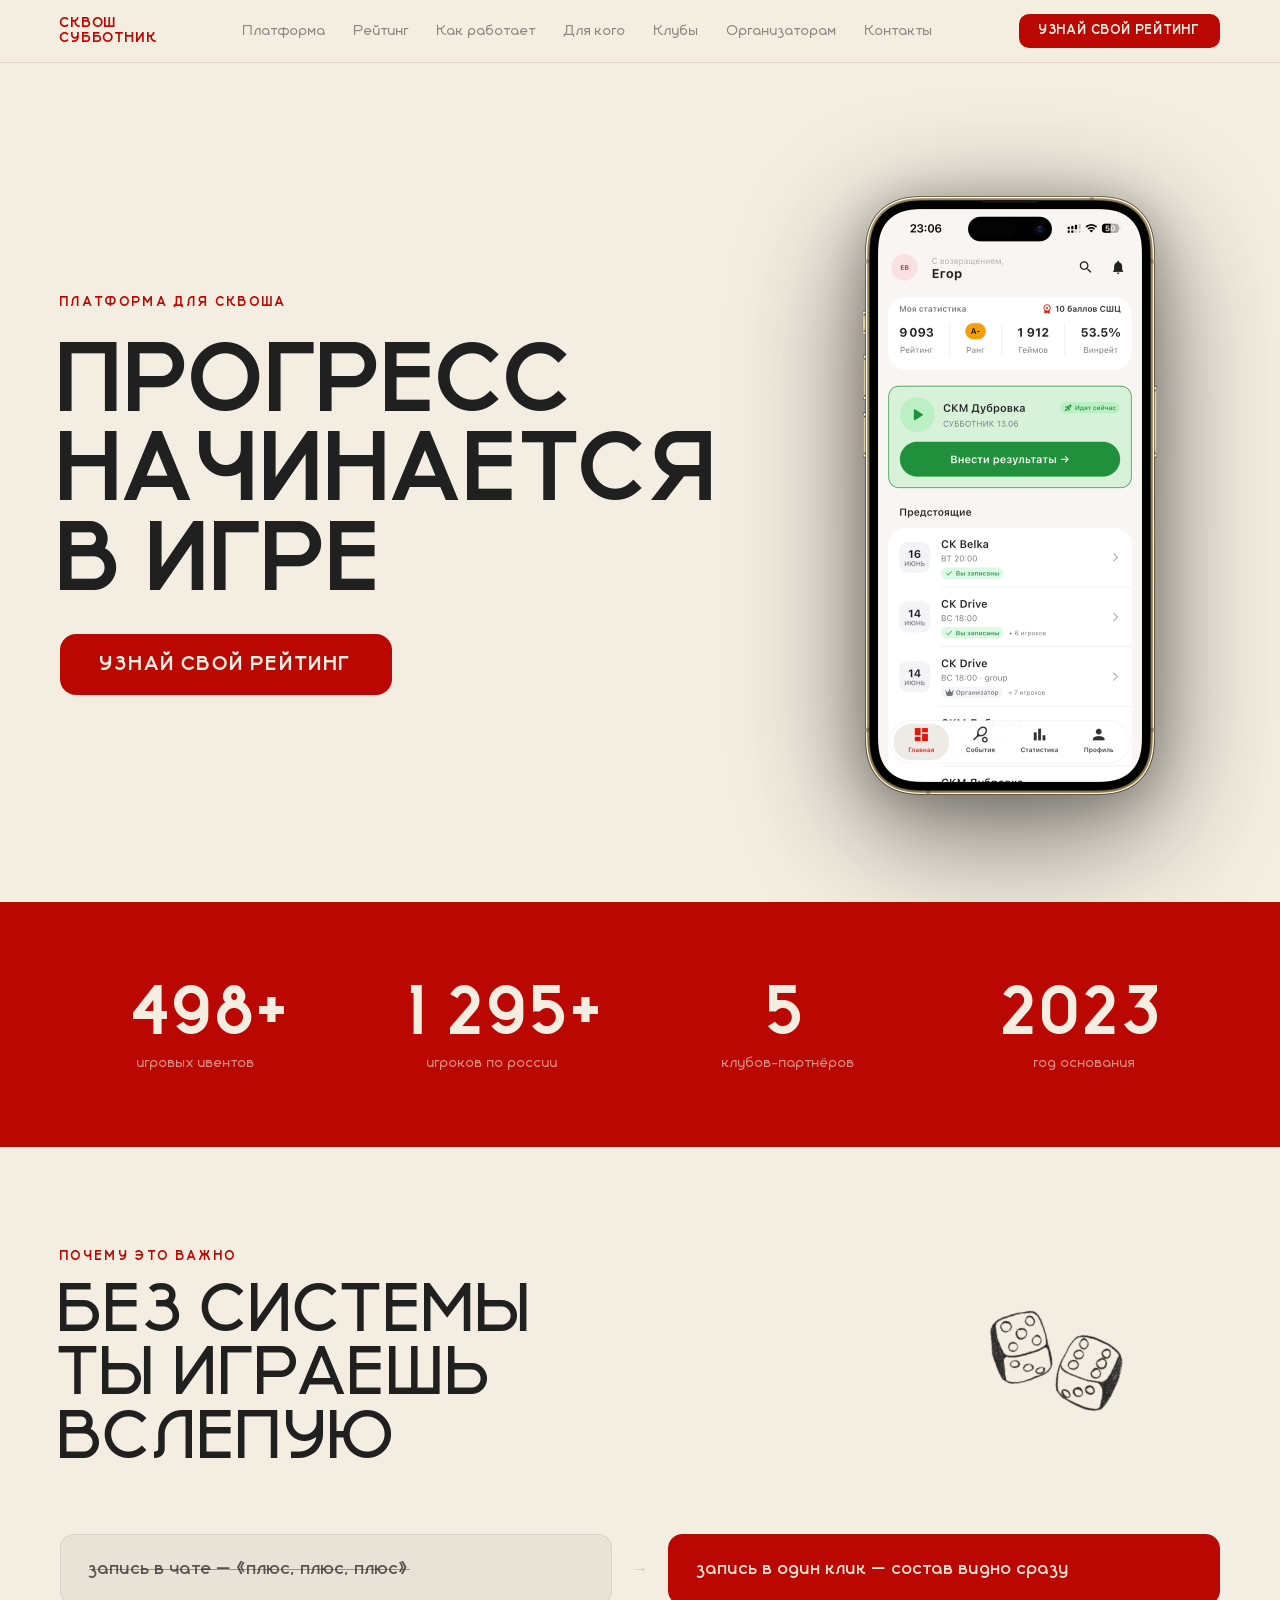
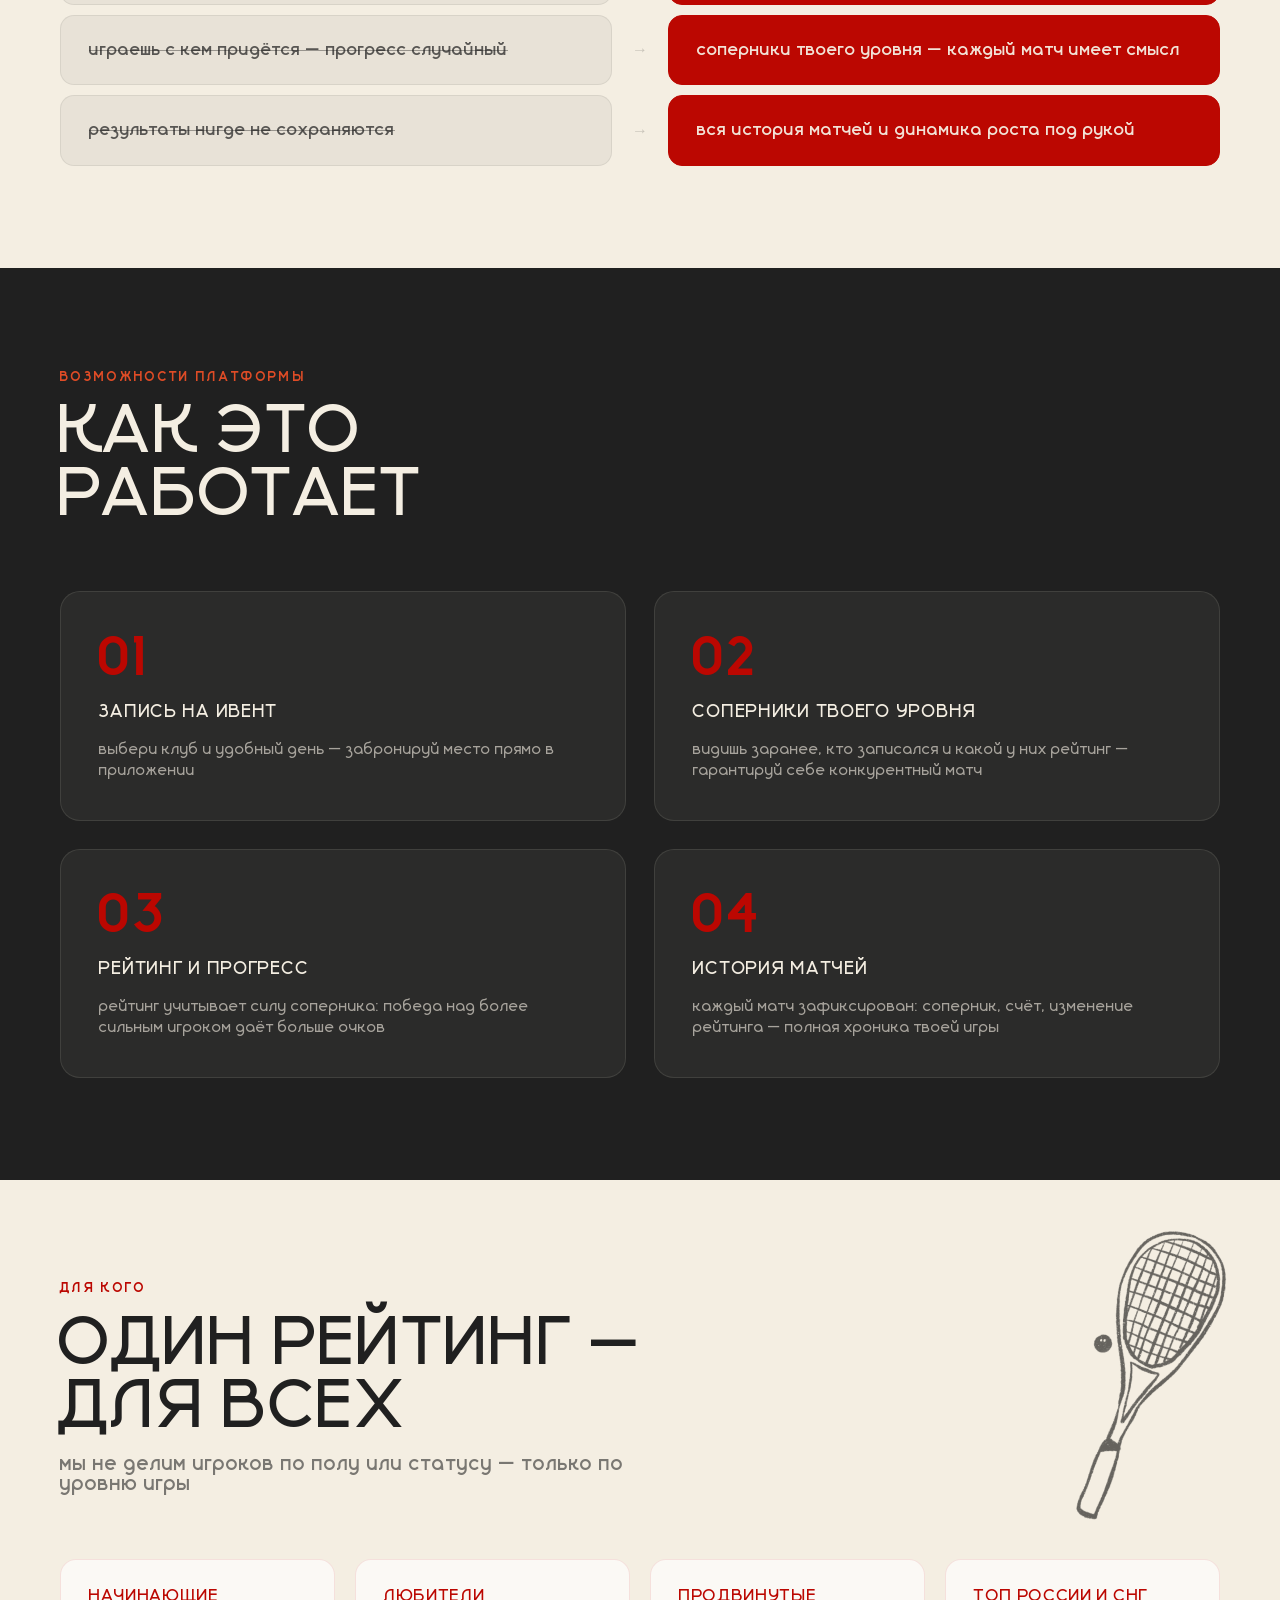
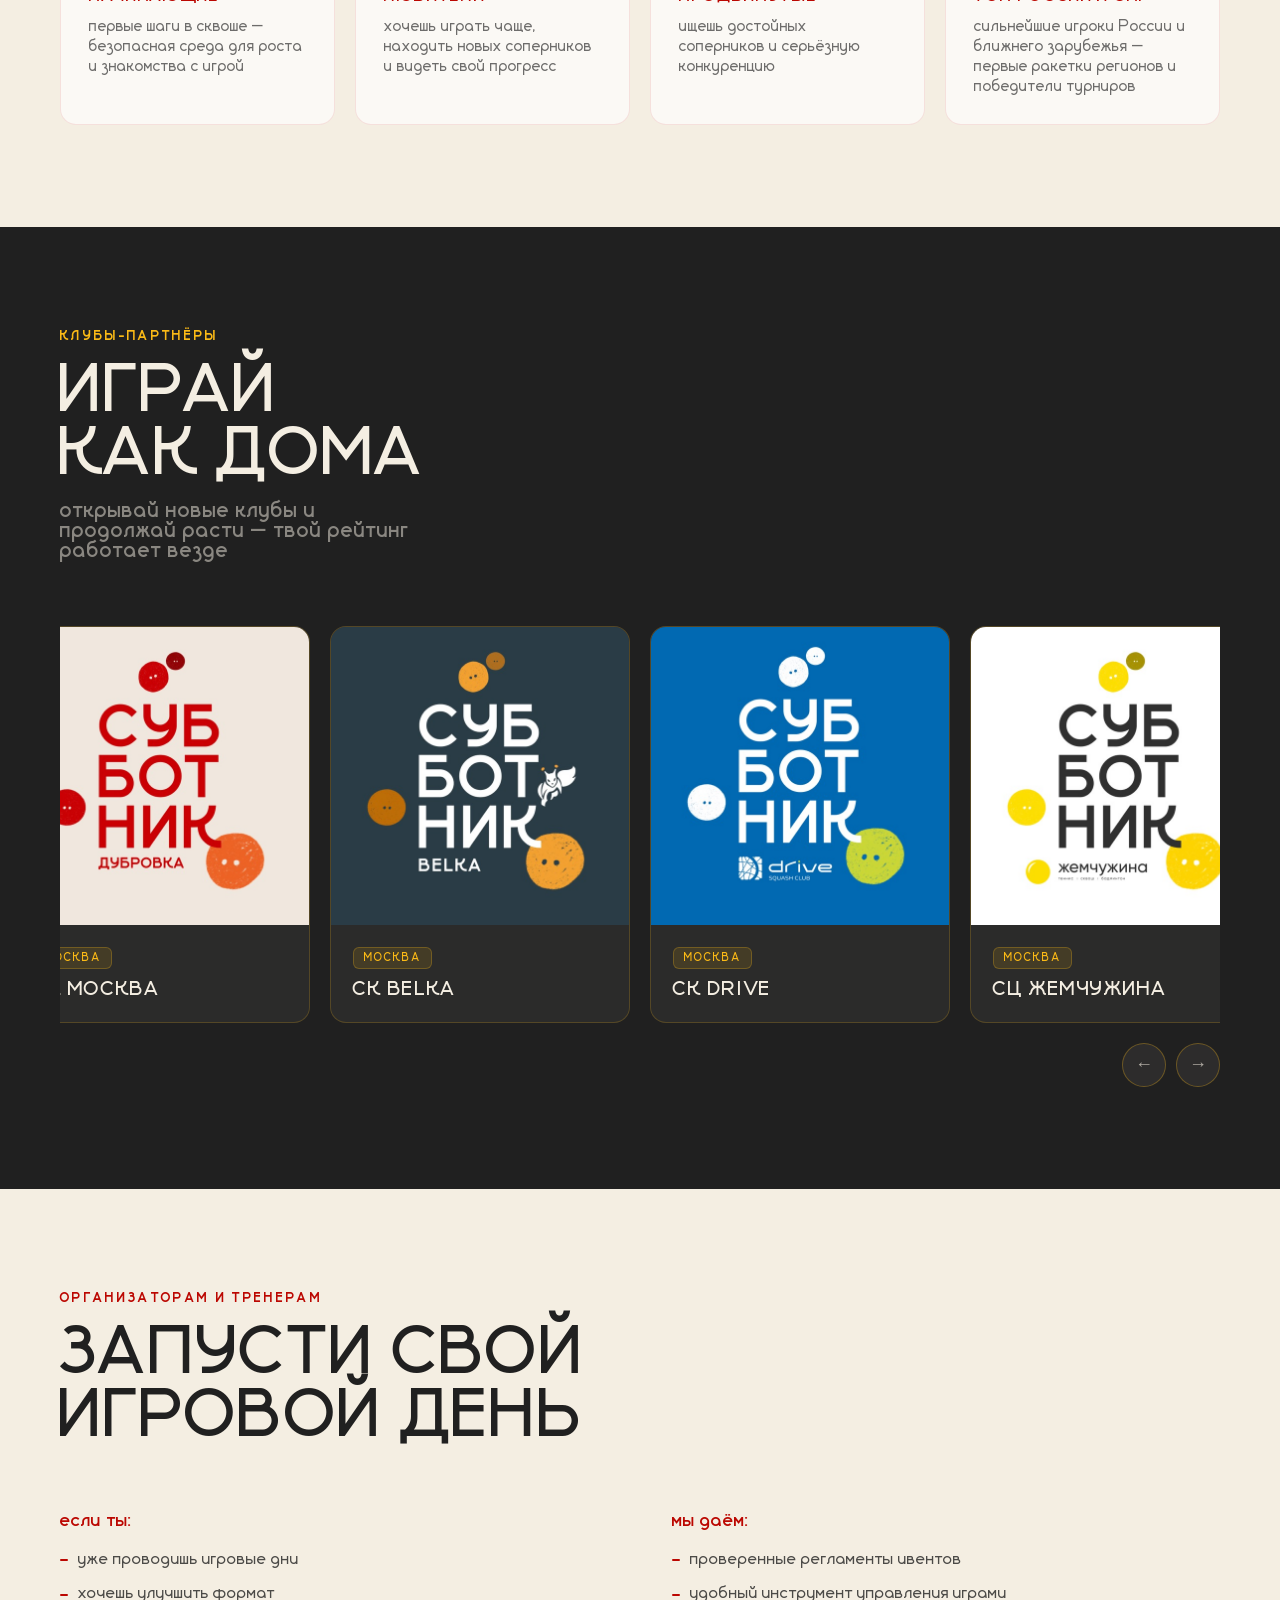
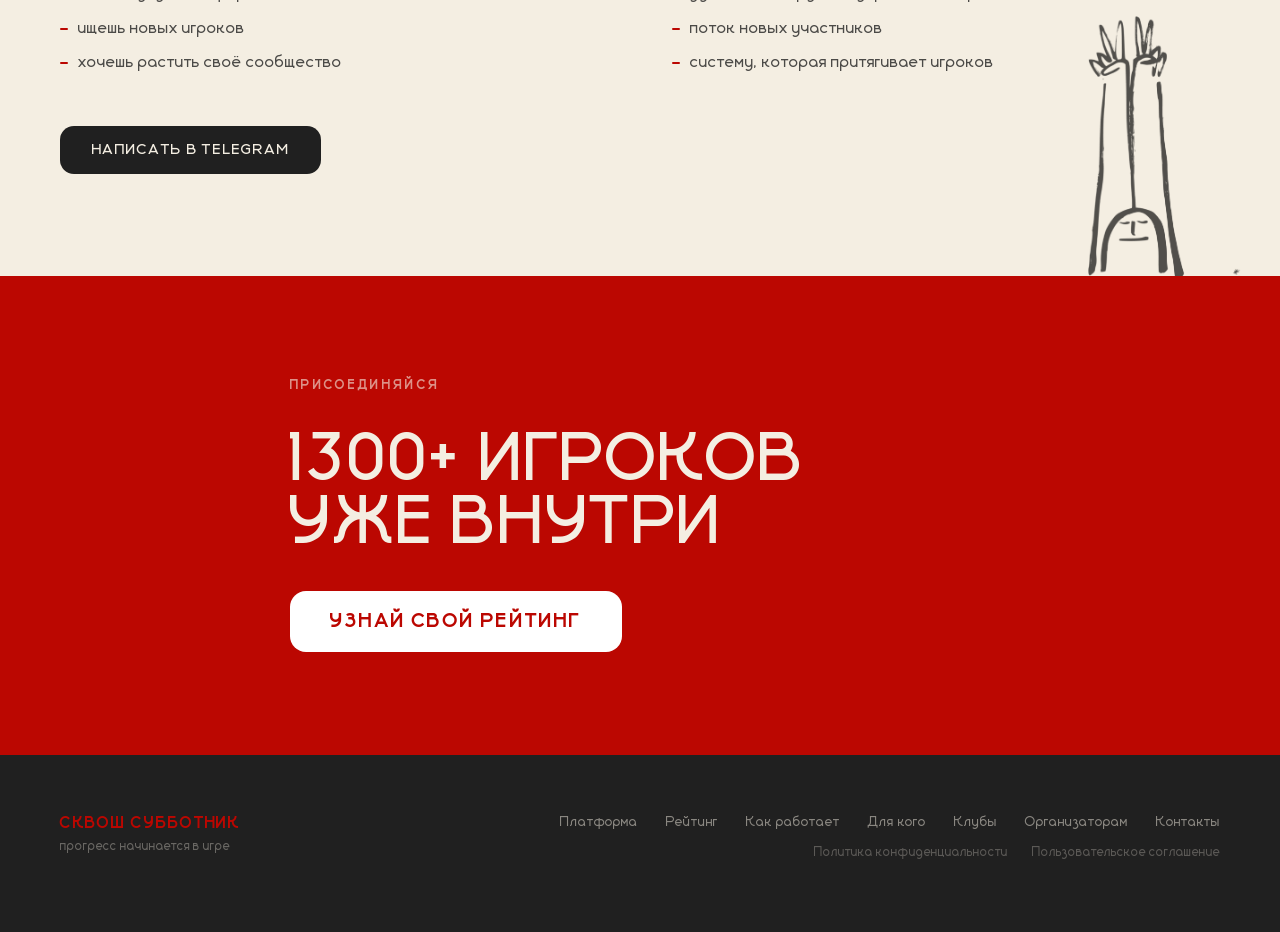
==== commit 816f6984: "update assets and fixes by nbykoff" ====
--- a/index.html
+++ b/index.html
@@ -28,7 +28,7 @@
         </div>
         <div class="hero-visual">
           <div class="iphone-stage">
-            <img src="assets/app-screenshot-portrait.png" alt="Приложение СКВОШ СУББОТНИК" class="iphone-mockup" />
+            <img src="assets/IMG_7016-portrait-opt.png" alt="Приложение СКВОШ СУББОТНИК" class="iphone-mockup" />
           </div>
         </div>
       </div>
@@ -131,7 +131,7 @@
           </div>
           <div class="level">
             <span class="level-name">любители</span>
-            <p>хочешь играть чаще,<br>находить новых соперников<br>и видеть свой прогресс</p>
+            <p>хочешь играть чаще, находить новых соперников и видеть свой прогресс</p>
           </div>
           <div class="level">
             <span class="level-name">продвинутые</span>
@@ -159,7 +159,7 @@
 
             <a class="club-card" data-club="moskva" target="_blank" rel="noopener">
               <div class="club-img-wrap">
-                <img src="assets/subbotnik-Dubrovka.jpg" alt="СК Москва" class="club-img" loading="lazy" />
+                <img src="assets/clubs/subbotnik-Dubrovka.jpg" alt="СК Москва" class="club-img" loading="lazy" />
               </div>
               <div class="club-info">
                 <span class="location-badge">Москва</span>
@@ -169,7 +169,7 @@
 
             <a class="club-card" data-club="belka" target="_blank" rel="noopener">
               <div class="club-img-wrap">
-                <img src="assets/subbotnik-Belka.jpg" alt="СК Belka" class="club-img" loading="lazy" />
+                <img src="assets/clubs/subbotnik-Belka.jpg" alt="СК Belka" class="club-img" loading="lazy" />
               </div>
               <div class="club-info">
                 <span class="location-badge">Москва</span>
@@ -179,7 +179,7 @@
 
             <a class="club-card" data-club="drive" target="_blank" rel="noopener">
               <div class="club-img-wrap">
-                <img src="assets/subbotnik-drive.jpg" alt="СК Drive" class="club-img" loading="lazy" />
+                <img src="assets/clubs/subbotnik-drive.jpg" alt="СК Drive" class="club-img" loading="lazy" />
               </div>
               <div class="club-info">
                 <span class="location-badge">Москва</span>
@@ -189,7 +189,7 @@
 
             <a class="club-card" data-club="pearl" target="_blank" rel="noopener">
               <div class="club-img-wrap">
-                <img src="assets/subbotnik-pearl.jpg" alt="СЦ Жемчужина" class="club-img" loading="lazy" />
+                <img src="assets/clubs/subbotnik-pearl.jpg" alt="СЦ Жемчужина" class="club-img" loading="lazy" />
               </div>
               <div class="club-info">
                 <span class="location-badge">Москва</span>
@@ -199,7 +199,7 @@
 
             <a class="club-card" data-club="twelve" target="_blank" rel="noopener">
               <div class="club-img-wrap">
-                <img src="assets/subbotnik-12-10.jpg" alt="СК «12:10»" class="club-img" loading="lazy" />
+                <img src="assets/clubs/subbotnik-12-10.jpg" alt="СК «12:10»" class="club-img" loading="lazy" />
               </div>
               <div class="club-info">
                 <span class="location-badge">Москва</span>
@@ -209,7 +209,7 @@
 
             <a class="club-card" data-club="arten" target="_blank" rel="noopener">
               <div class="club-img-wrap">
-                <img src="assets/subbotnik-Kazan.jpg" alt="СК Артен" class="club-img" loading="lazy" />
+                <img src="assets/clubs/subbotnik-Kazan.jpg" alt="СК Артен" class="club-img" loading="lazy" />
               </div>
               <div class="club-info">
                 <span class="location-badge location-badge--city">Казань</span>
--- a/styles.css
+++ b/styles.css
@@ -359,6 +359,8 @@
 }
 
 .problem-cell {
+  display: flex;
+  align-items: center;
   padding: clamp(16px, 2vw, 22px) clamp(20px, 2.5vw, 28px);
   border-radius: 14px;
   font-family: "Cruinn", sans-serif;
@@ -504,7 +506,7 @@
 
 .club-img-wrap {
   aspect-ratio: 1 / 1;       /* square container */
-  background: #111;          /* fallback while loading */
+  background: rgba(244, 238, 226, 0.06);  /* soft placeholder while loading */
   overflow: hidden;
 }
 
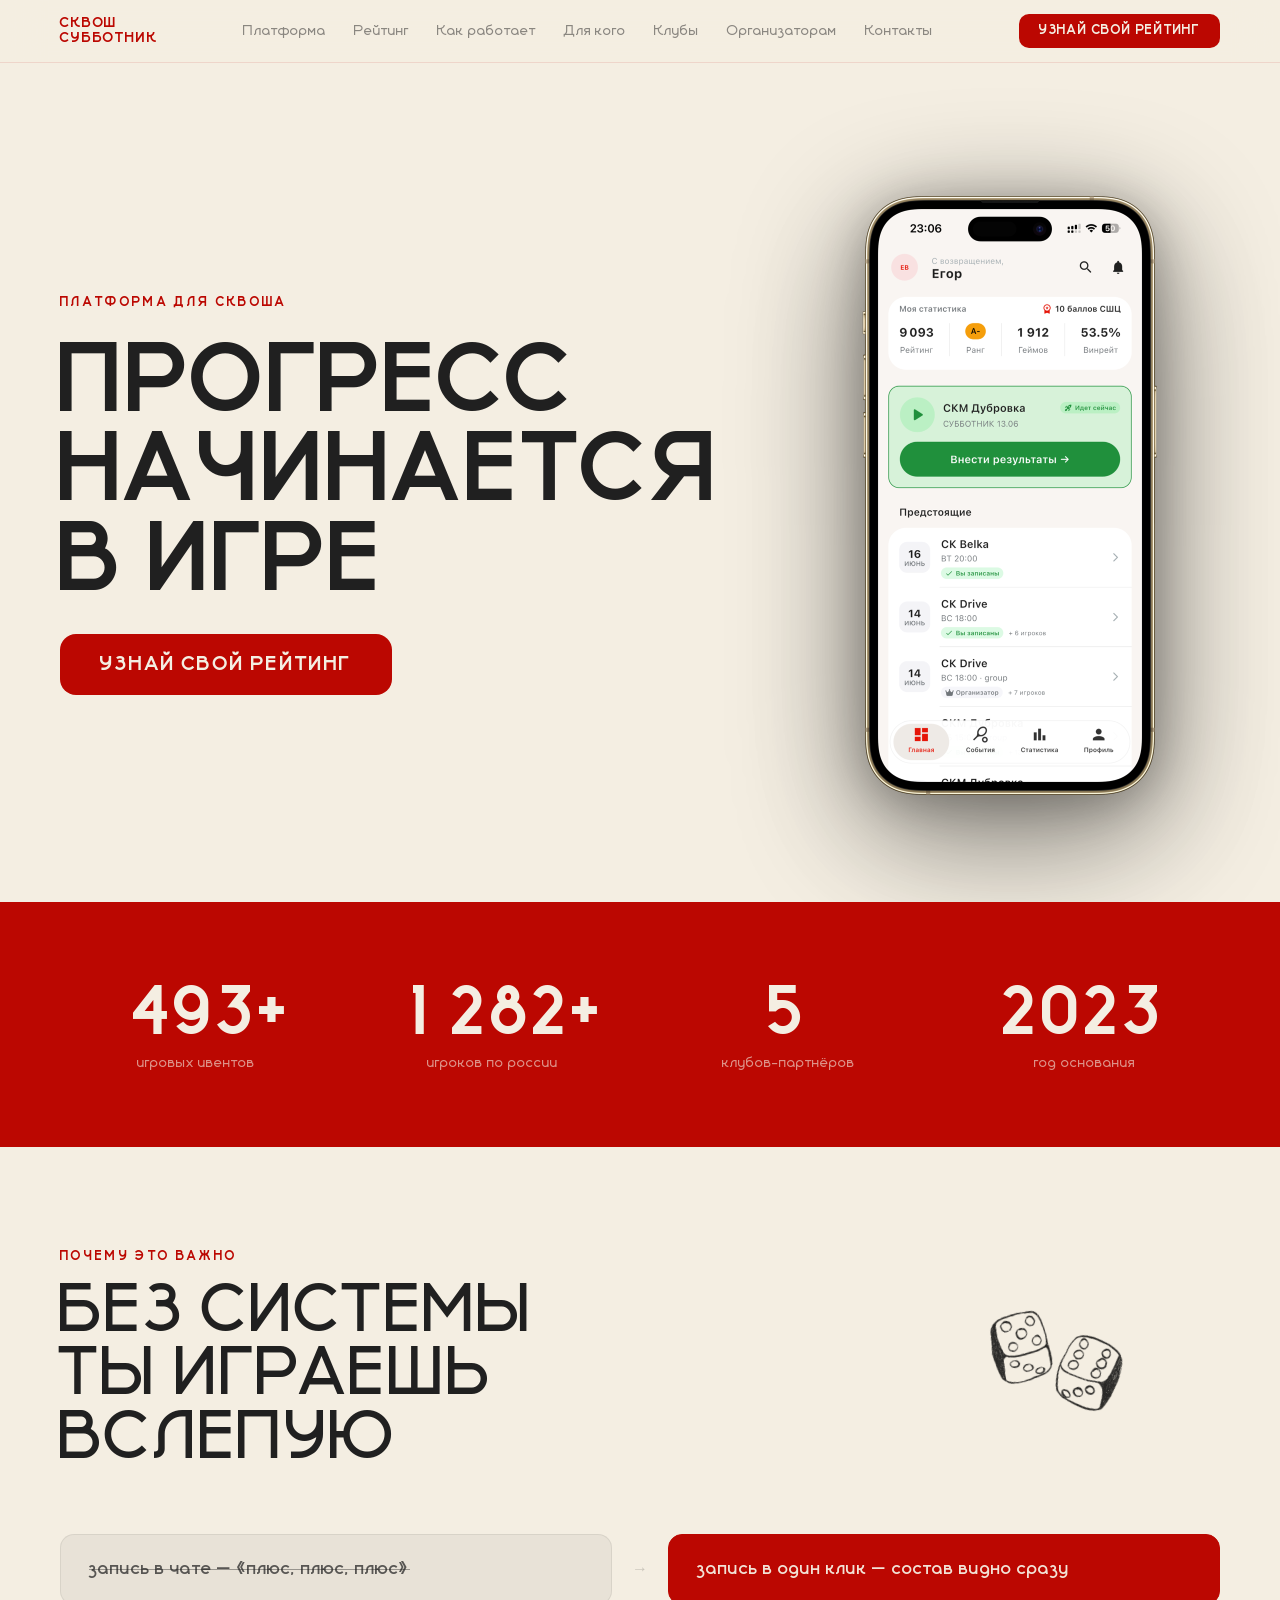
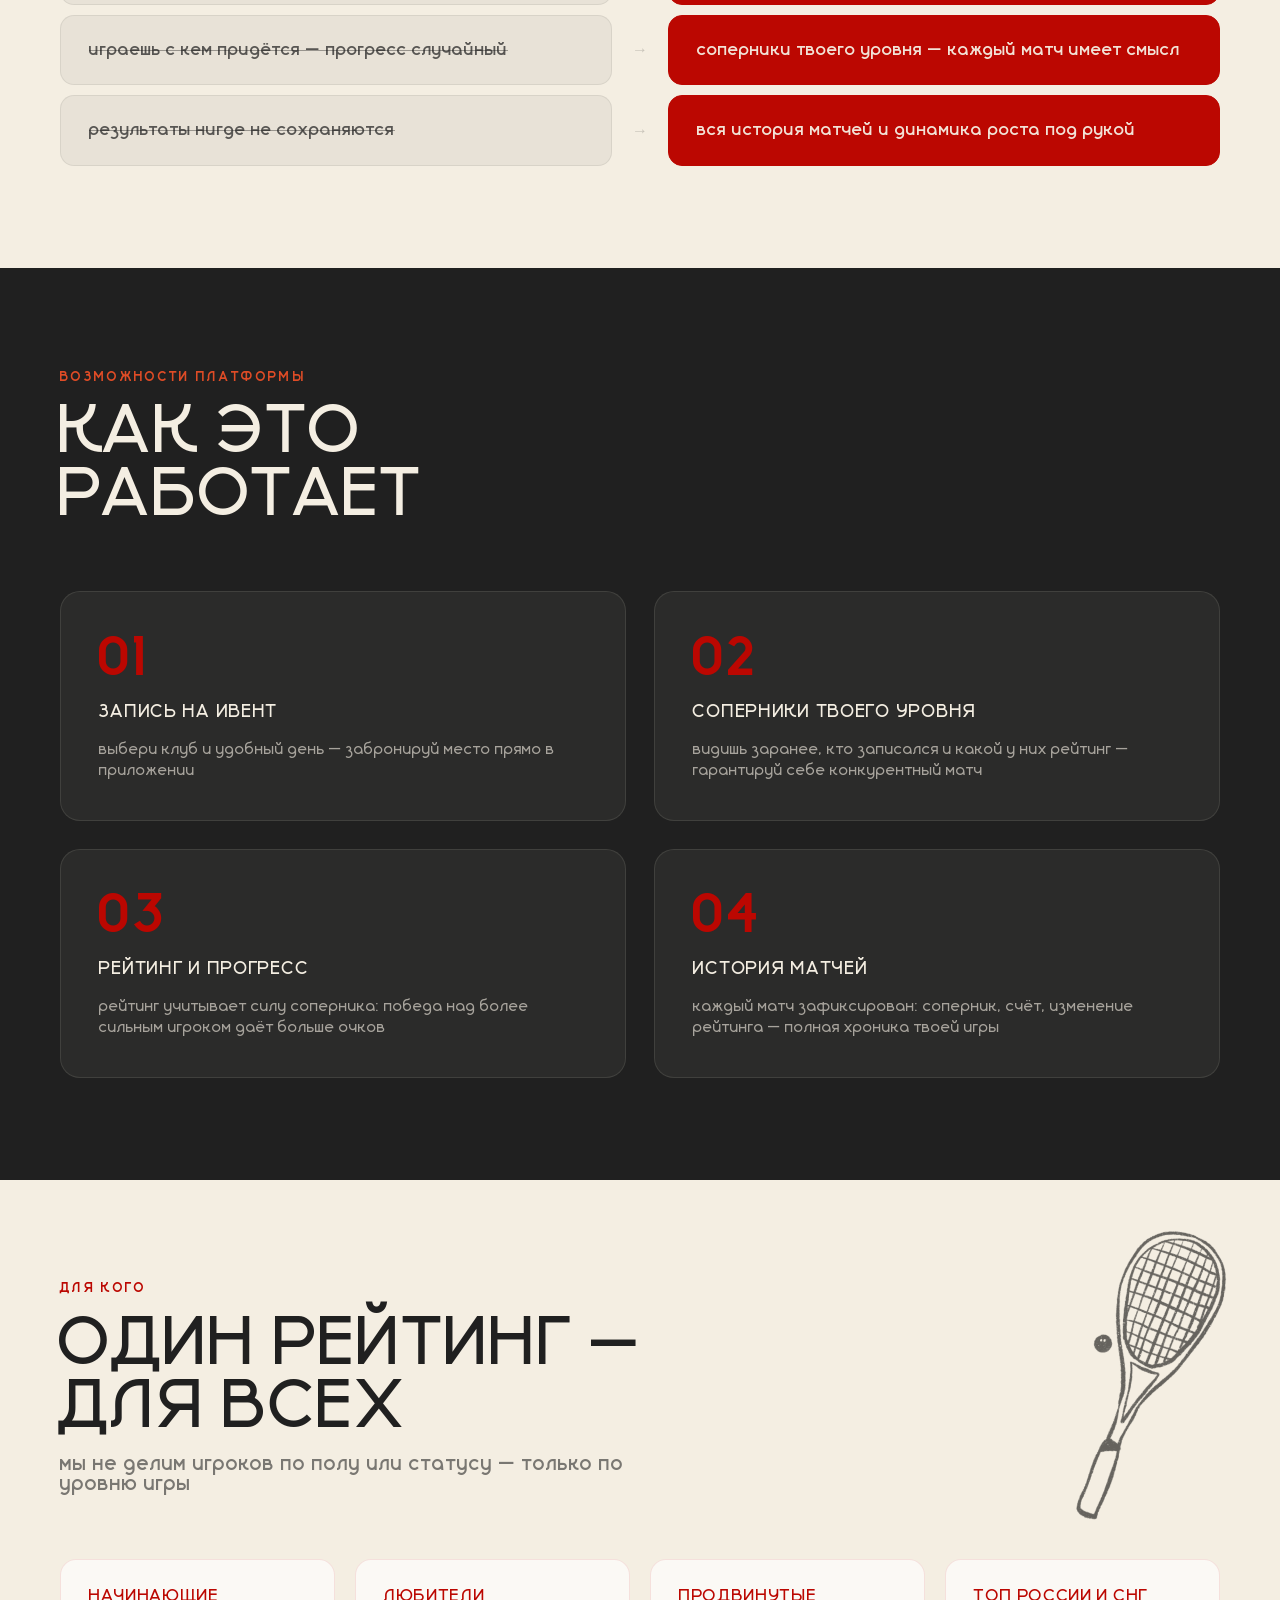
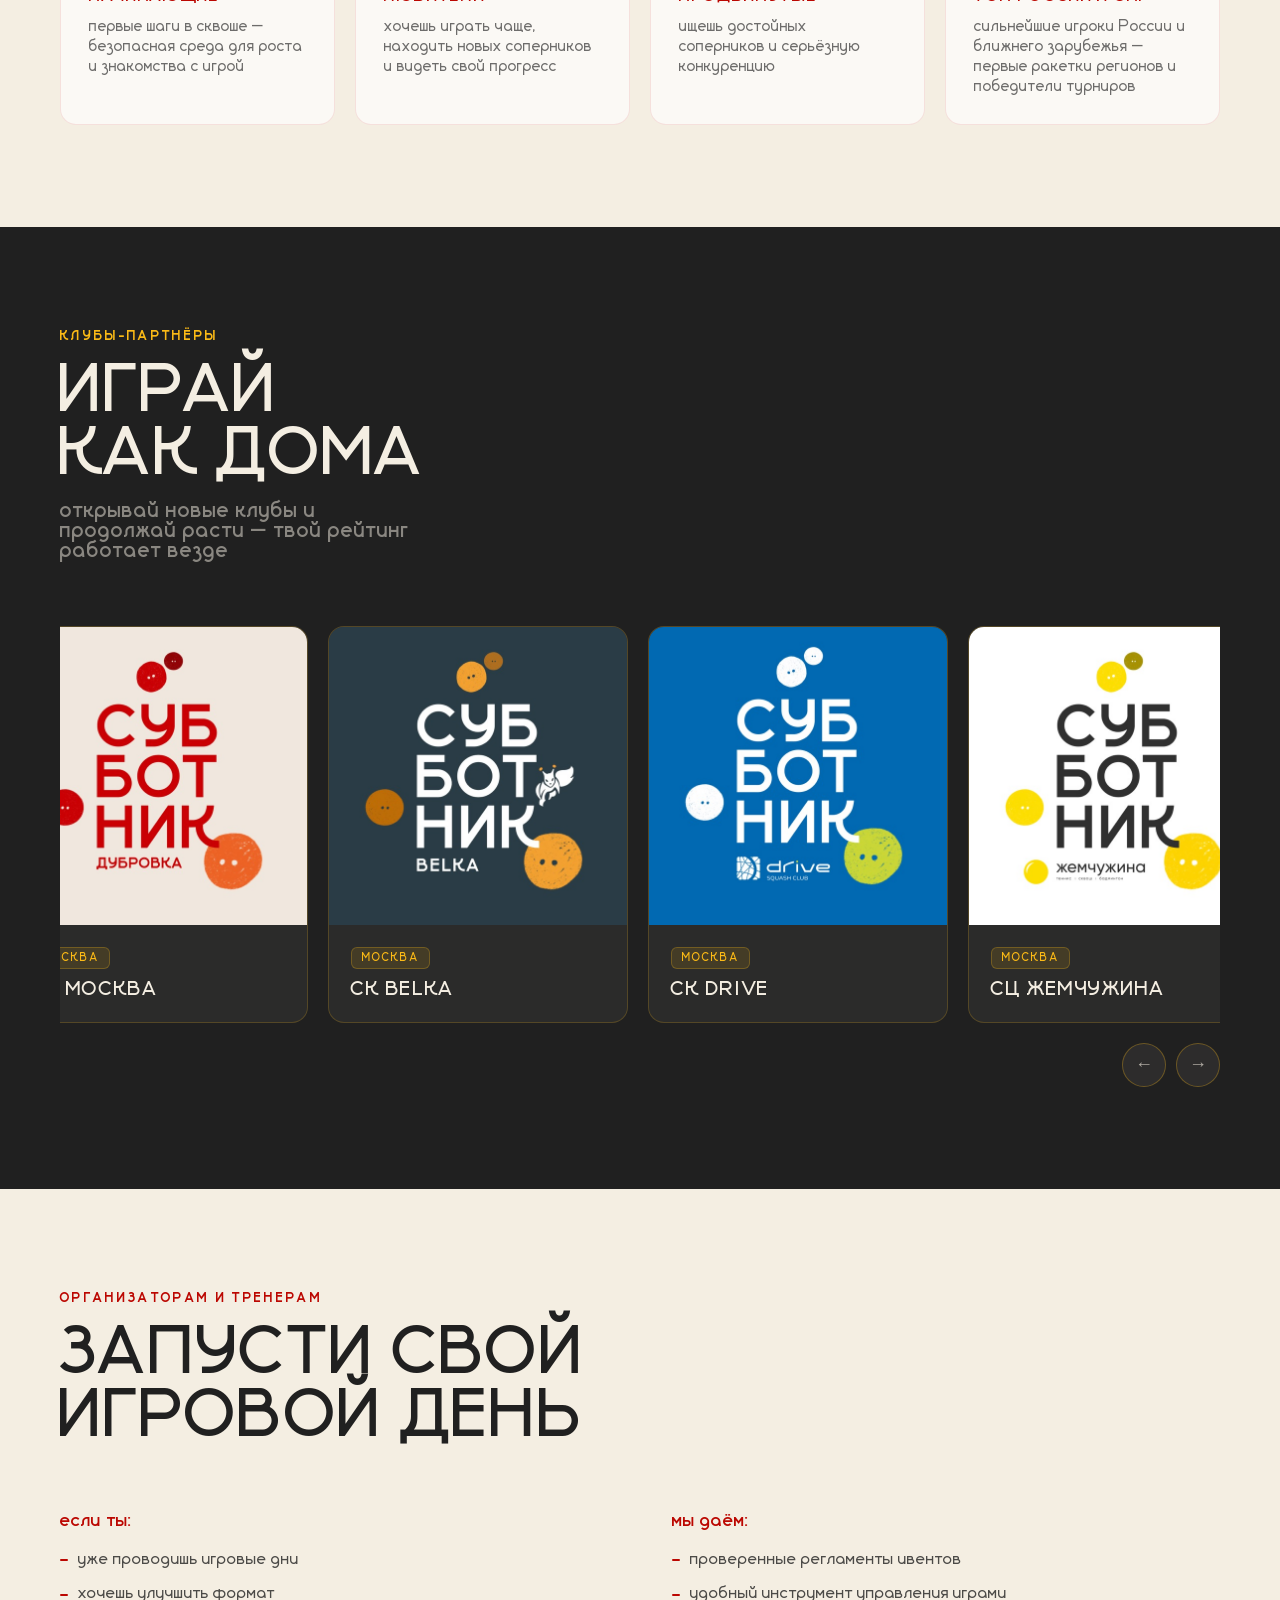
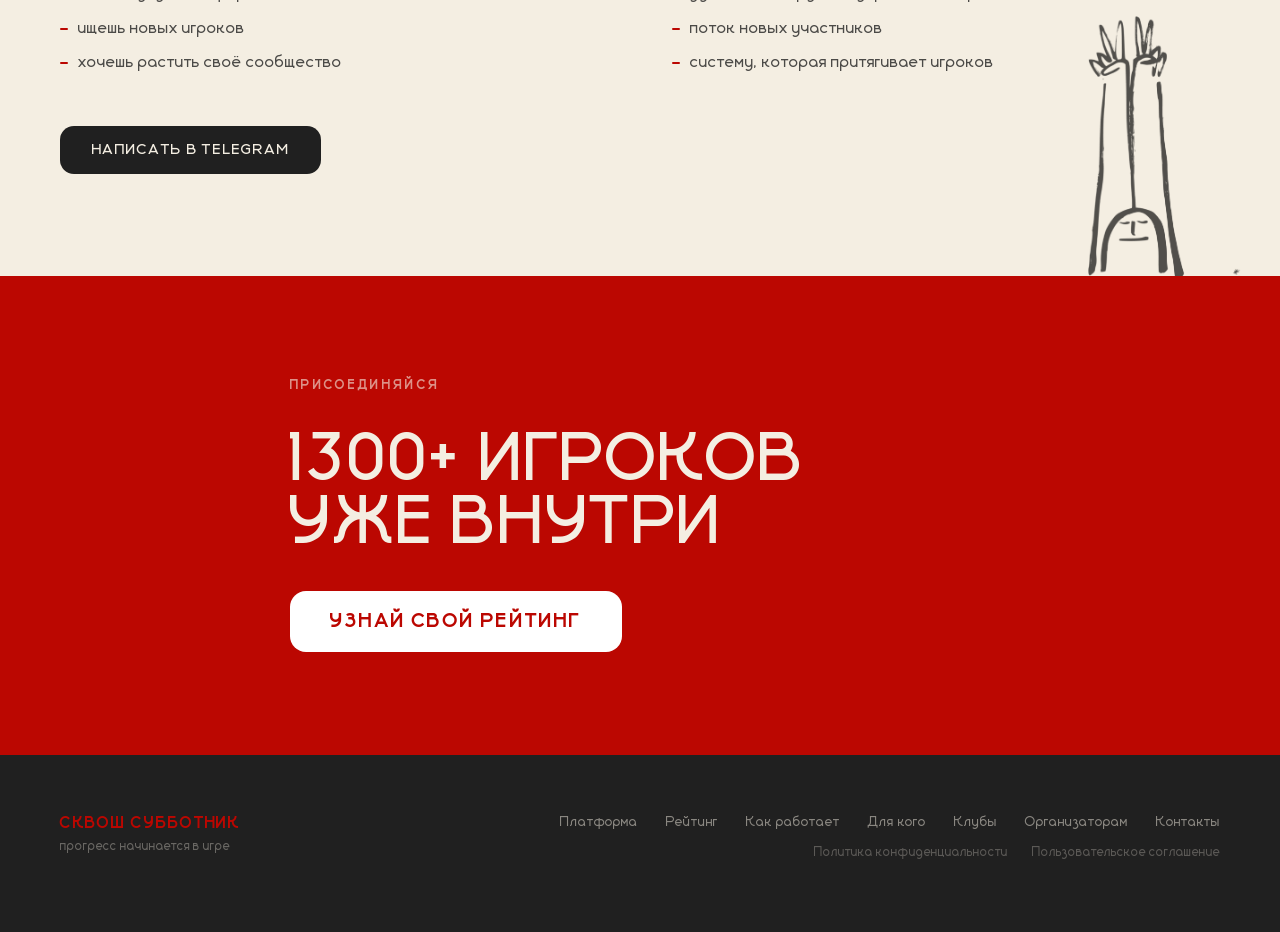
==== commit ab0e377b: "add terms and privacy" ====
--- a/index.html
+++ b/index.html
@@ -271,59 +271,6 @@
 
   </main>
 
-  <!-- ===== DOWNLOAD MODAL ===== -->
-  <div class="modal-overlay" id="downloadModal" role="dialog" aria-modal="true" aria-labelledby="modalHeading">
-    <div class="modal-card">
-
-      <button class="modal-close" id="modalClose" aria-label="Закрыть">
-        <svg width="13" height="13" viewBox="0 0 13 13" fill="none" stroke="currentColor" stroke-width="2" stroke-linecap="round" aria-hidden="true">
-          <line x1="1" y1="1" x2="12" y2="12"/><line x1="12" y1="1" x2="1" y2="12"/>
-        </svg>
-      </button>
-
-      <p class="eyebrow">скачать приложение</p>
-      <h2 class="modal-heading" id="modalHeading">СКВОШ<br>СУББОТНИК</h2>
-
-      <div class="modal-stores">
-
-        <a class="modal-store-btn" id="storeIos" href="#" target="_blank" rel="noopener">
-          <span class="modal-store-icon">
-            <svg width="24" height="24" viewBox="0 0 24 24" fill="currentColor" aria-hidden="true"><path d="M18.71 19.5c-.83 1.24-1.71 2.45-3.05 2.47-1.34.03-1.77-.79-3.29-.79-1.53 0-2 .77-3.27.82-1.31.05-2.3-1.32-3.14-2.53C4.25 17 2.94 12.45 4.7 9.39c.87-1.52 2.43-2.48 4.12-2.51 1.28-.02 2.5.87 3.29.87.78 0 2.26-1.07 3.8-.91.65.03 2.47.26 3.64 1.98-.09.06-2.17 1.28-2.15 3.81.03 3.02 2.65 4.03 2.68 4.04-.03.07-.42 1.44-1.38 2.83M13 3.5c.73-.83 1.94-1.46 2.94-1.5.13 1.17-.34 2.35-1.04 3.19-.69.85-1.83 1.51-2.95 1.42-.15-1.15.41-2.35 1.05-3.11z"/></svg>
-          </span>
-          <div class="modal-store-text">
-            <span class="modal-store-name">App Store</span>
-            <span class="modal-store-status">Скоро</span>
-          </div>
-        </a>
-
-        <a class="modal-store-btn" id="storeAndroid" href="#" target="_blank" rel="noopener">
-          <span class="modal-store-icon">
-            <svg width="24" height="24" viewBox="0 0 24 24" fill="currentColor" aria-hidden="true"><path d="M3.18 23.76c.3.17.65.19.98.08l12.15-7.01-2.69-2.69-10.44 9.62zm-1.1-20.1a1.5 1.5 0 0 0-.08.47v15.74c0 .17.03.33.08.47l.07.07 8.82-8.82v-.2L2.15 3.59l-.07.07zm19.16 8.43-2.54-1.47-2.97 2.97 2.97 2.97 2.57-1.48c.73-.42.73-1.57-.03-1.99zM4.16.24 16.31 7.25l-2.69 2.69L3.18.32c.33-.11.68-.09.98.08z"/></svg>
-          </span>
-          <div class="modal-store-text">
-            <span class="modal-store-name">Google Play</span>
-            <span class="modal-store-status">Скоро</span>
-          </div>
-        </a>
-
-        <a class="modal-store-btn" id="storeRustore" href="#" target="_blank" rel="noopener">
-          <span class="modal-store-icon">
-            <svg width="22" height="22" viewBox="0 0 20 20" aria-hidden="true">
-              <rect x="0.75" y="0.75" width="18.5" height="18.5" rx="4.5" fill="none" stroke="currentColor" stroke-width="1.5"/>
-              <path fill="currentColor" d="M6 5.5h5.2c1.8 0 3.1 1.2 3.1 2.9 0 1.1-.6 2.1-1.6 2.6L15 15.5h-2.4l-2.1-4H8v4H6V5.5zm2 2v2.6h3.1c.8 0 1.4-.55 1.4-1.3s-.6-1.3-1.4-1.3H8z"/>
-            </svg>
-          </span>
-          <div class="modal-store-text">
-            <span class="modal-store-name">RuStore</span>
-            <span class="modal-store-status">Скоро</span>
-          </div>
-        </a>
-
-      </div>
-
-    </div>
-  </div>
-
   <div id="footer-mount"></div>
 
   <script src="config.js"></script>
--- a/styles.css
+++ b/styles.css
@@ -984,6 +984,141 @@
   font-weight: 600;
   font-size: 14px;
   color: rgba(32, 32, 32, 0.45);
+}
+
+/* Legal documents (privacy, terms) */
+.legal-meta {
+  margin-top: 14px;
+  font-family: "Cruinn", sans-serif;
+  font-weight: 600;
+  font-size: 13px;
+  text-transform: uppercase;
+  letter-spacing: 0.06em;
+  color: rgba(32, 32, 32, 0.45);
+}
+.legal-body {
+  background: var(--beige);
+  padding-top: 0;
+  padding-bottom: clamp(80px, 10vw, 140px);
+}
+.legal-content {
+  max-width: 760px;
+  font-family: "Cruinn", sans-serif;
+  font-weight: 400;
+  font-size: 15px;
+  line-height: 1.7;
+  color: rgba(32, 32, 32, 0.8);
+  counter-reset: legal-section;
+  overflow-wrap: break-word;
+}
+.legal-content h2 {
+  counter-increment: legal-section;
+  font-weight: 800;
+  font-size: clamp(19px, 2.4vw, 24px);
+  line-height: 1.25;
+  text-transform: uppercase;
+  letter-spacing: 0.02em;
+  color: var(--black);
+  margin: clamp(44px, 6vw, 64px) 0 20px;
+}
+.legal-content h2:first-child { margin-top: 0; }
+.legal-content h2::before {
+  content: counter(legal-section) ". ";
+  color: var(--red);
+}
+.legal-content p { margin: 10px 0; }
+.legal-content a {
+  color: var(--red);
+  text-decoration: underline;
+  text-underline-offset: 2px;
+}
+.legal-content a:hover { color: var(--red-dark); }
+.legal-content ol {
+  list-style: none;
+  counter-reset: legal-item;
+  margin: 0;
+  padding: 0;
+}
+.legal-content ol ol {
+  margin-top: 10px;
+  padding-left: 1.8em;
+}
+.legal-content ol > li {
+  counter-increment: legal-item;
+  margin: 10px 0;
+}
+.legal-content ol > li::before {
+  content: counter(legal-section) "." counters(legal-item, ".") ".";
+  margin-right: 0.45em;
+  font-weight: 700;
+  color: var(--black);
+}
+.legal-content ul {
+  list-style: none;
+  margin: 10px 0;
+  padding: 0;
+}
+.legal-content ul > li {
+  position: relative;
+  padding-left: 1.4em;
+  margin: 6px 0;
+}
+.legal-content ul > li::before {
+  content: "—";
+  position: absolute;
+  left: 0;
+  color: var(--black);
+}
+.legal-content table {
+  width: 100%;
+  border-collapse: collapse;
+  margin: 20px 0;
+  font-size: 14px;
+  line-height: 1.55;
+}
+.legal-content th,
+.legal-content td {
+  border: 1px solid rgba(32, 32, 32, 0.14);
+  padding: 12px 14px;
+  vertical-align: top;
+  text-align: left;
+  overflow-wrap: anywhere;
+}
+.legal-content th {
+  font-size: 12px;
+  font-weight: 700;
+  text-transform: uppercase;
+  letter-spacing: 0.05em;
+  background: rgba(32, 32, 32, 0.05);
+}
+.legal-table-group td {
+  font-weight: 700;
+  color: var(--black);
+}
+@media (max-width: 640px) {
+  .legal-content thead { display: none; }
+  .legal-content table,
+  .legal-content tbody,
+  .legal-content tr,
+  .legal-content td { display: block; width: 100%; }
+  .legal-content tr { margin-bottom: 14px; }
+  .legal-content td + td { border-top: none; }
+  .legal-content td[data-label]::before {
+    content: attr(data-label);
+    display: block;
+    margin-bottom: 6px;
+    font-size: 11px;
+    font-weight: 700;
+    text-transform: uppercase;
+    letter-spacing: 0.05em;
+    color: rgba(32, 32, 32, 0.5);
+  }
+  .legal-table-group { margin-bottom: 0; }
+}
+.legal-content .legal-date {
+  margin-top: clamp(72px, 9vw, 110px);
+  font-weight: 600;
+  color: rgba(32, 32, 32, 0.5);
 }
 
 /* =====================================================
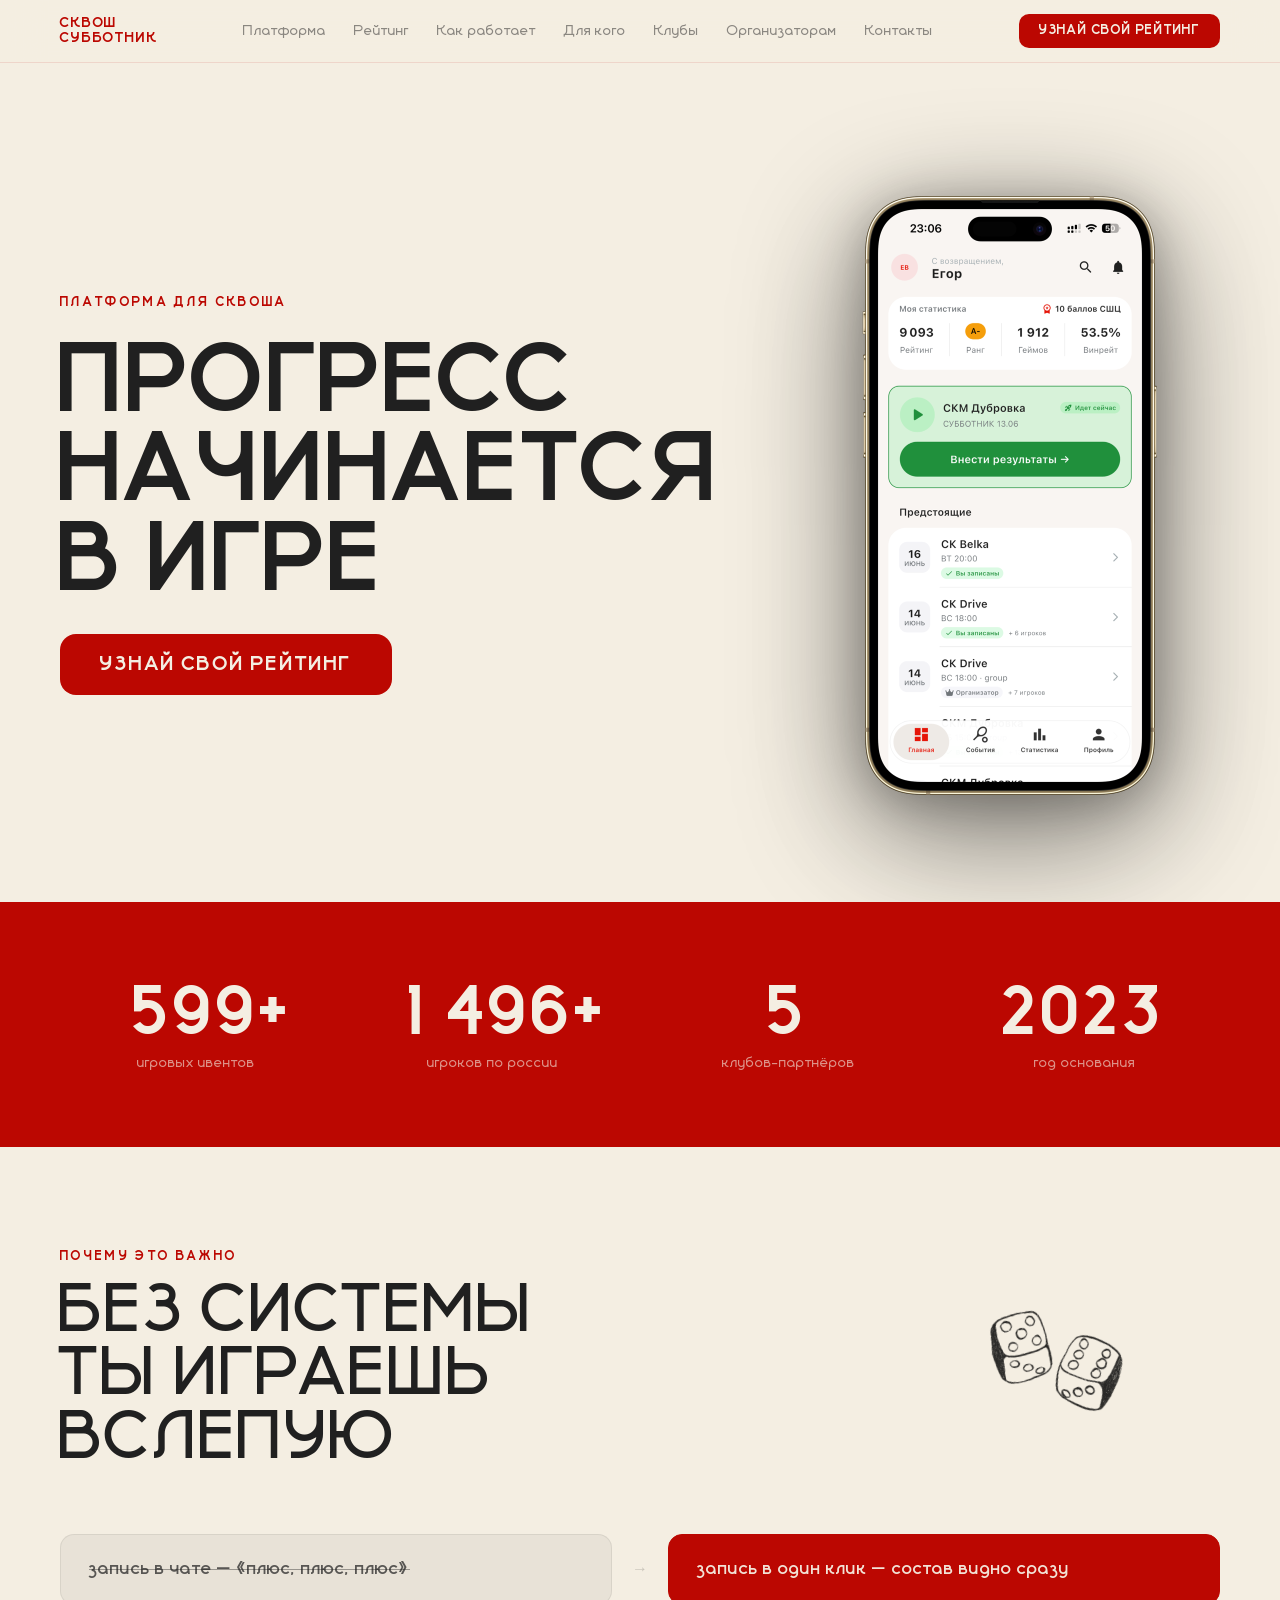
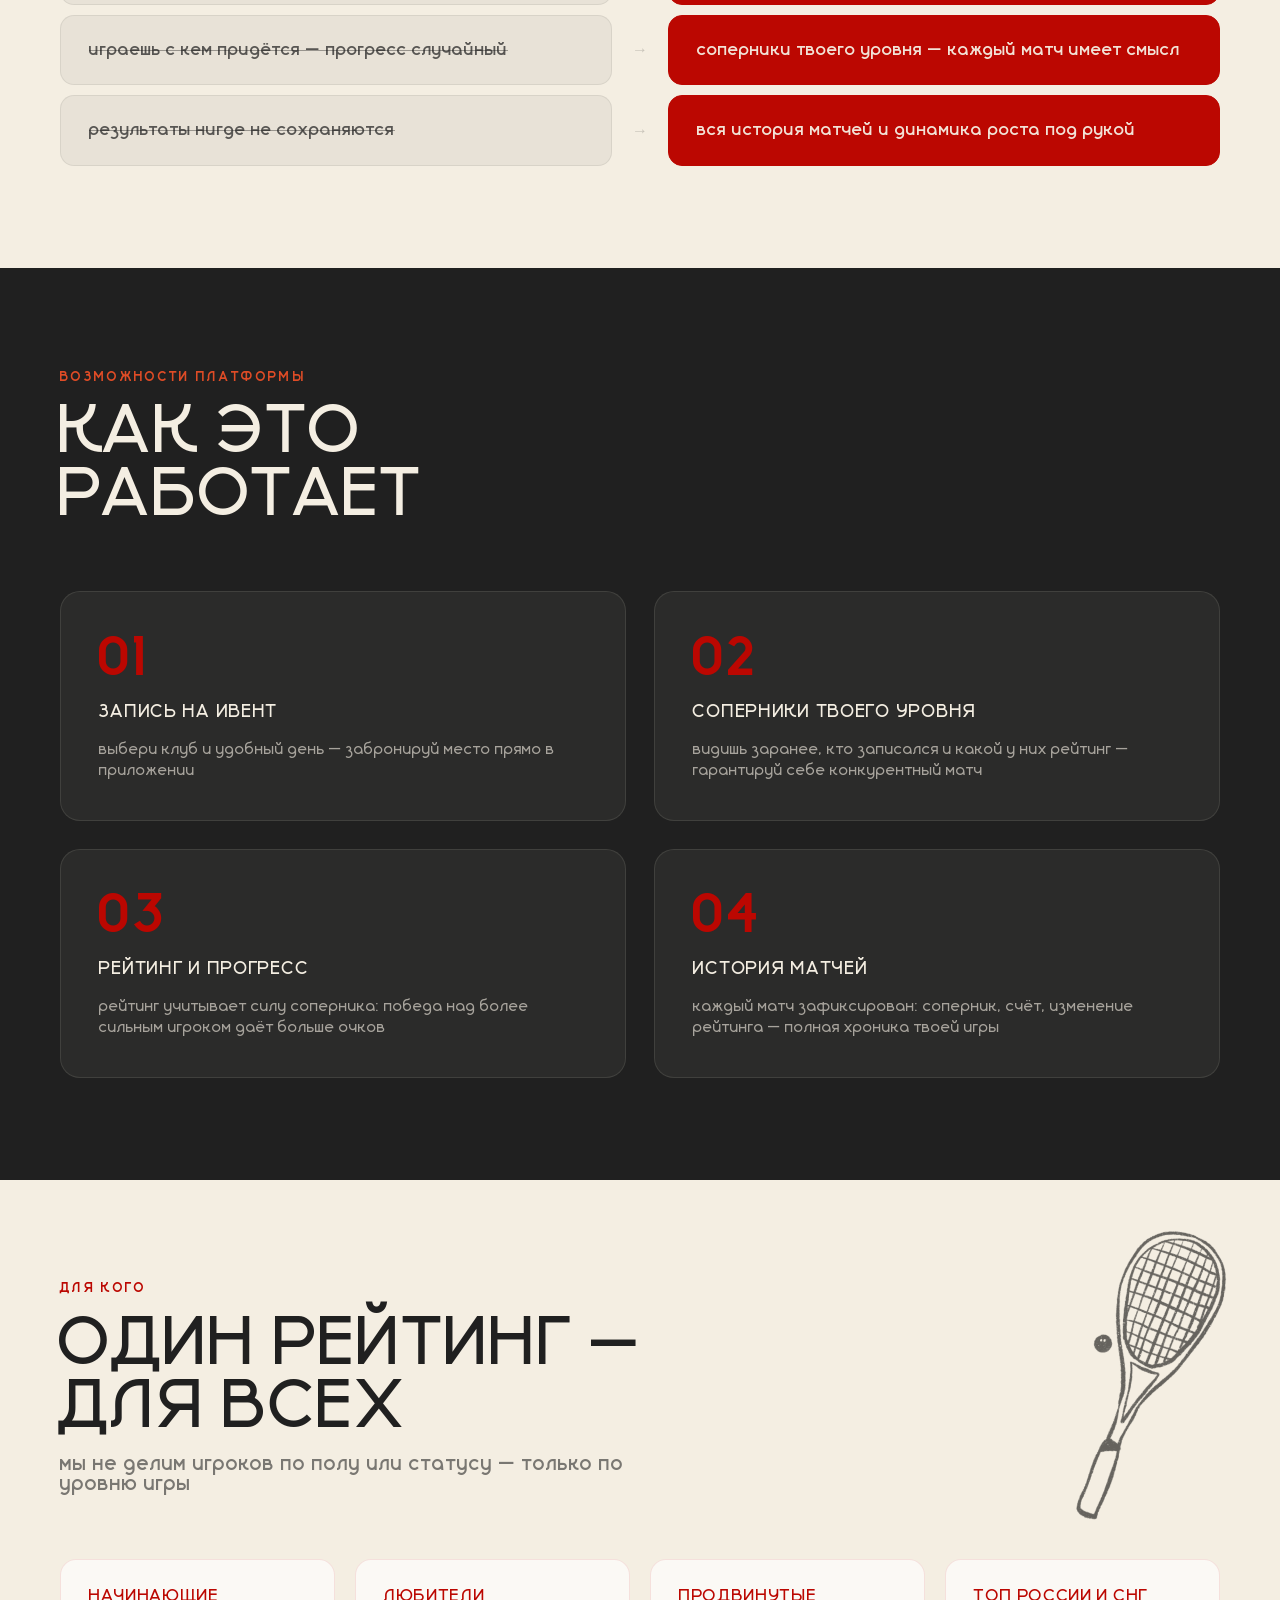
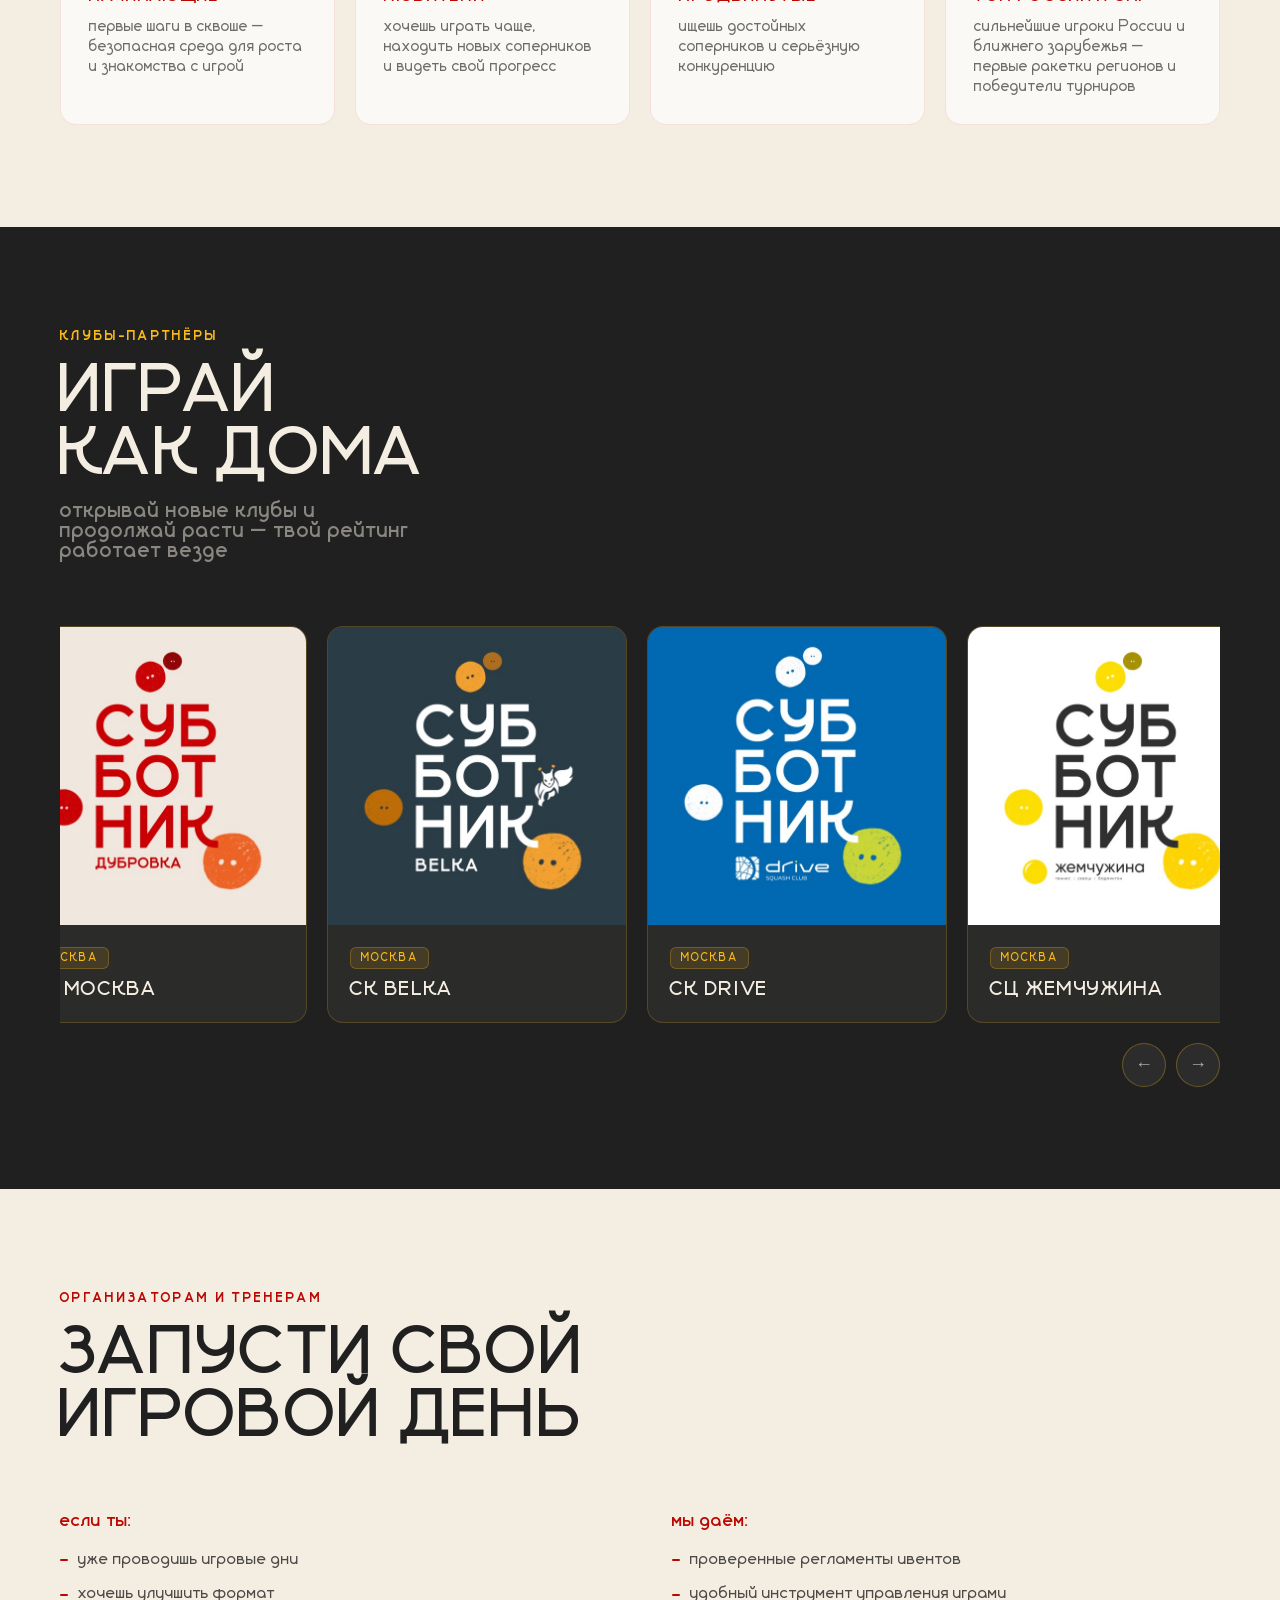
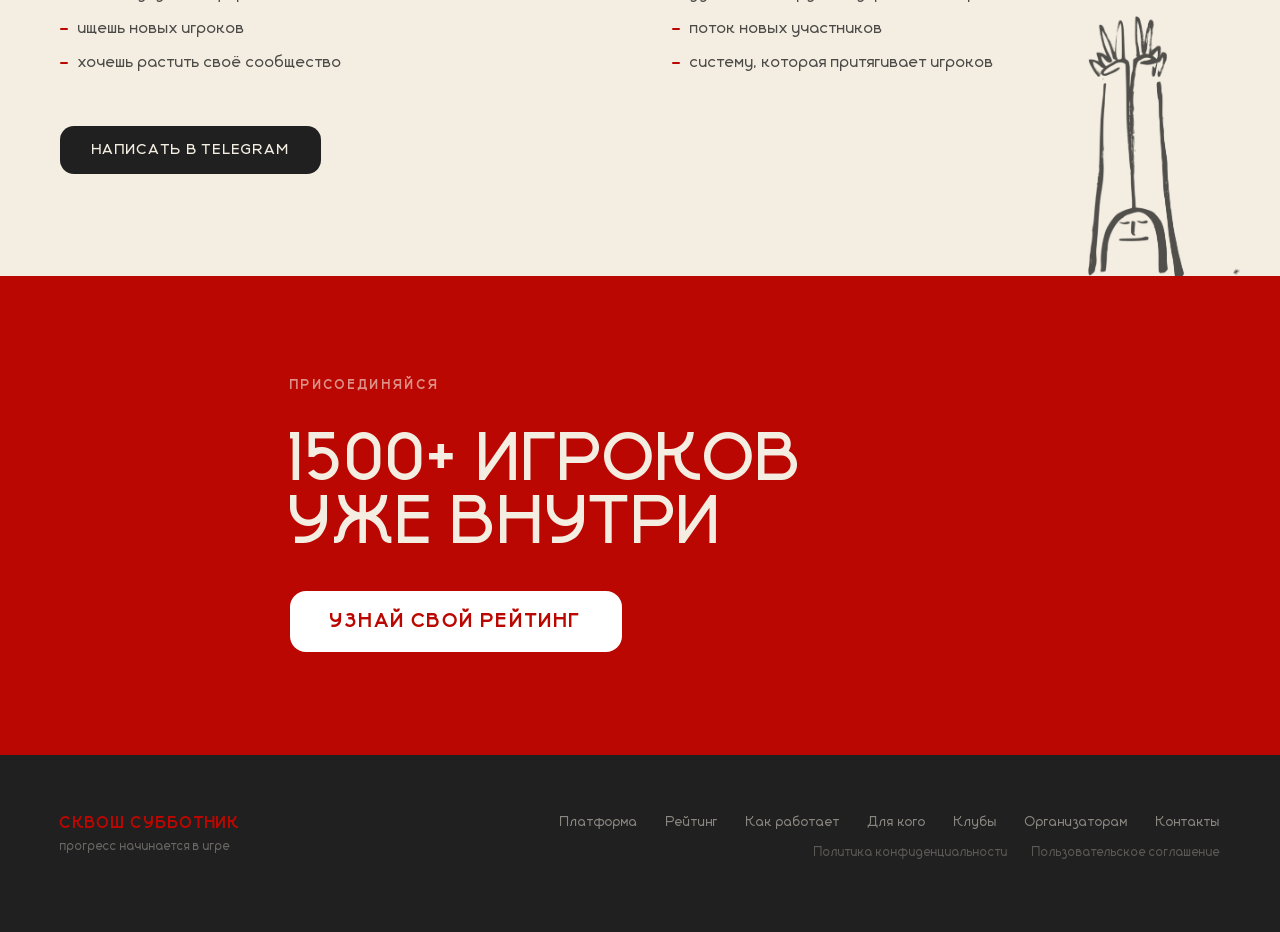
==== commit fff054d6: "update stats and contacts" ====
--- a/index.html
+++ b/index.html
@@ -38,11 +38,11 @@
     <section class="stats">
       <div class="container stats-inner">
         <div class="stat">
-          <span class="stat-num"><span class="stat-val" data-target="500">500</span><span class="stat-plus">+</span></span>
+          <span class="stat-num"><span class="stat-val" data-target="600">600</span><span class="stat-plus">+</span></span>
           <span class="stat-label">игровых ивентов</span>
         </div>
         <div class="stat">
-          <span class="stat-num"><span class="stat-val" data-target="1300">1300</span><span class="stat-plus">+</span></span>
+          <span class="stat-num"><span class="stat-val" data-target="1500">1500</span><span class="stat-plus">+</span></span>
           <span class="stat-label">игроков по России</span>
         </div>
         <div class="stat">
@@ -262,7 +262,7 @@
     <section class="join">
       <div class="container join-inner">
         <p class="eyebrow">присоединяйся</p>
-        <h2>1300+ ИГРОКОВ<br>УЖЕ ВНУТРИ</h2>
+        <h2>1500+ ИГРОКОВ<br>УЖЕ ВНУТРИ</h2>
         <div class="join-actions">
           <a href="https://t.me/squashsubbotnik" class="btn-join" target="_blank" rel="noopener">Узнай свой рейтинг</a>
         </div>
